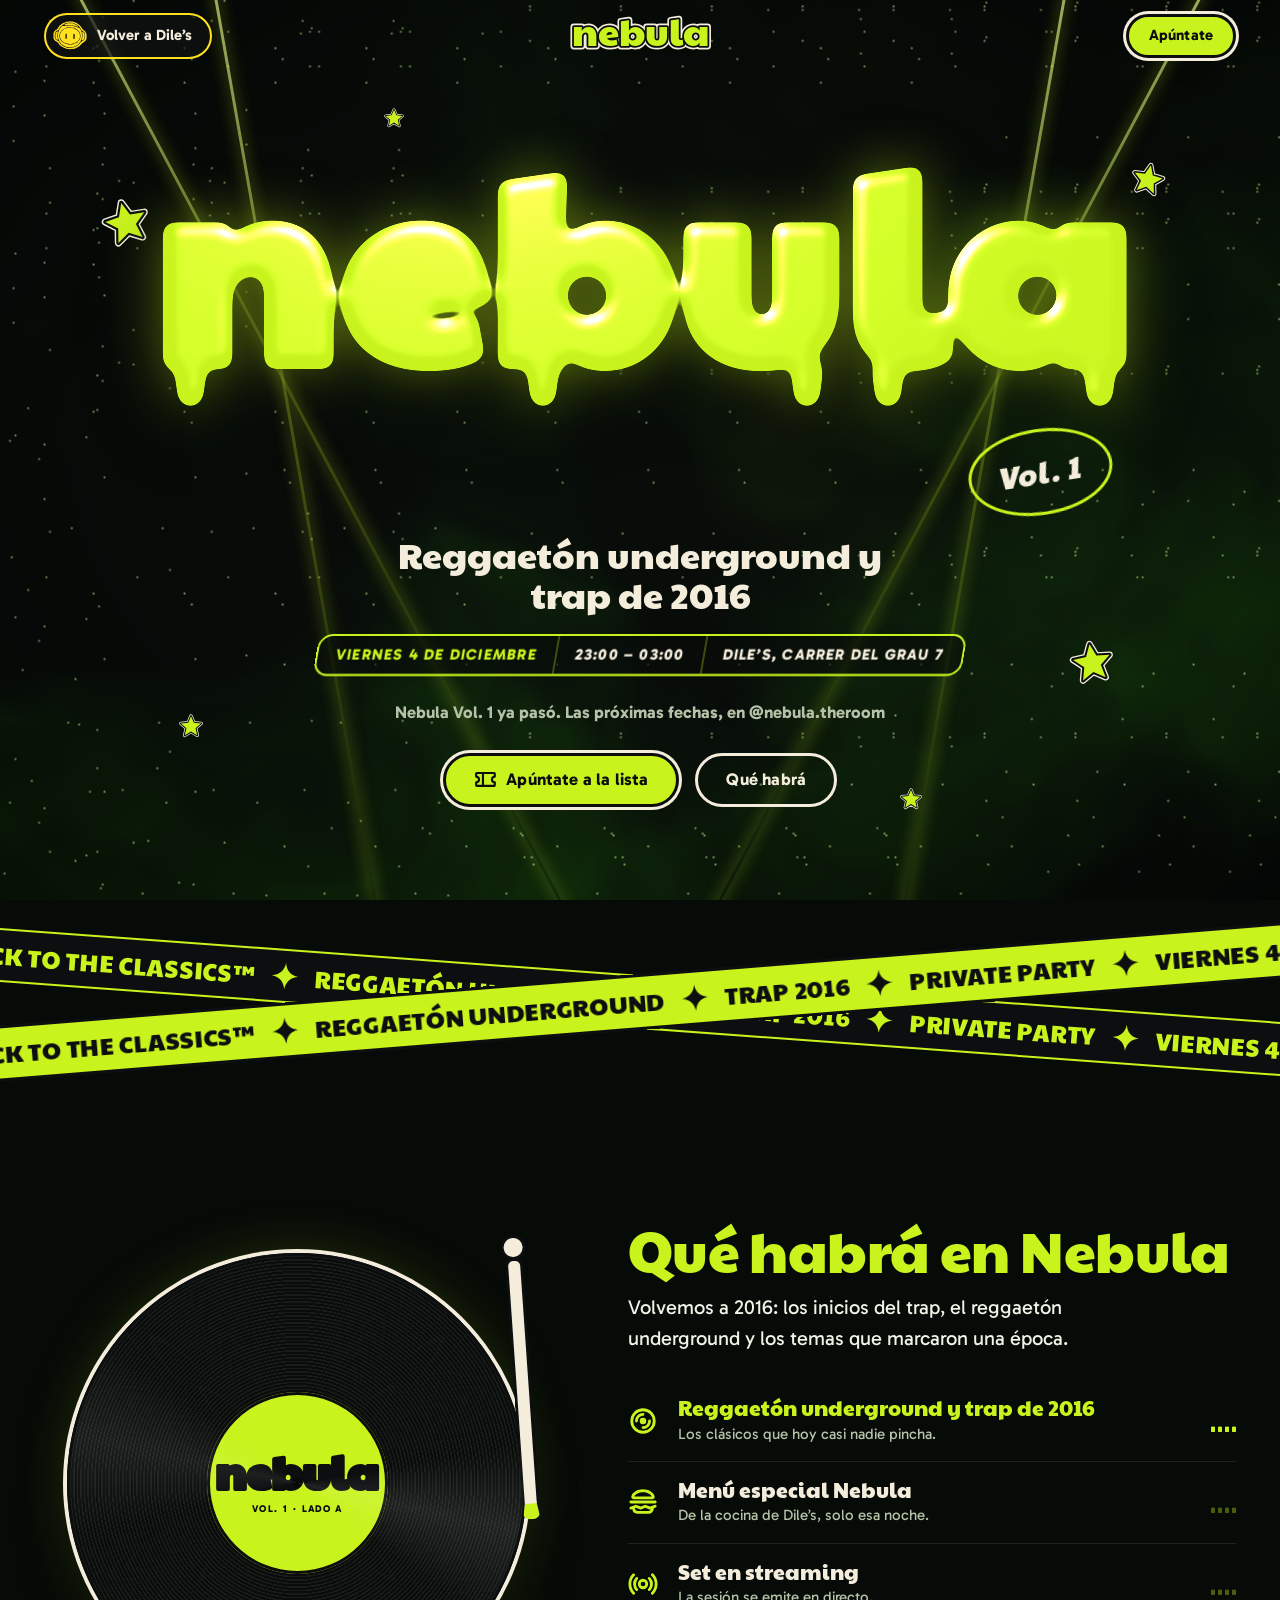
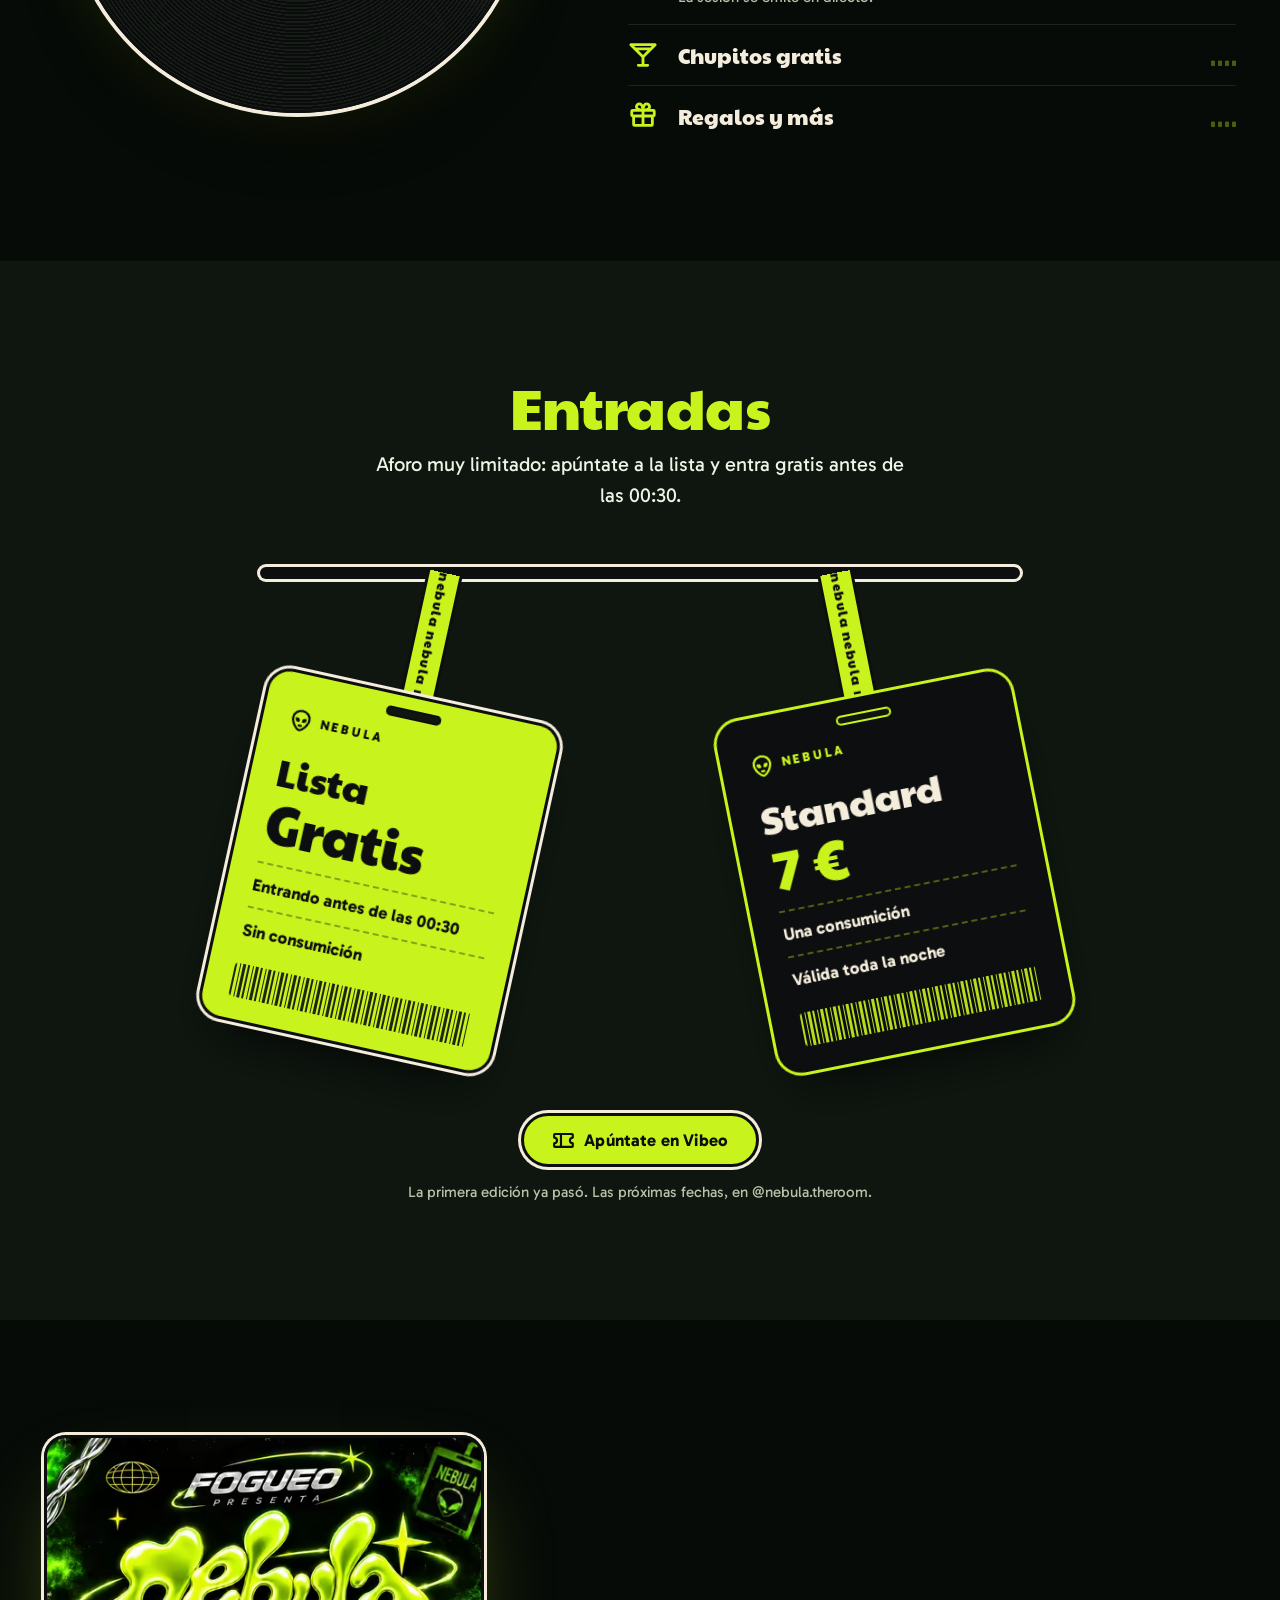
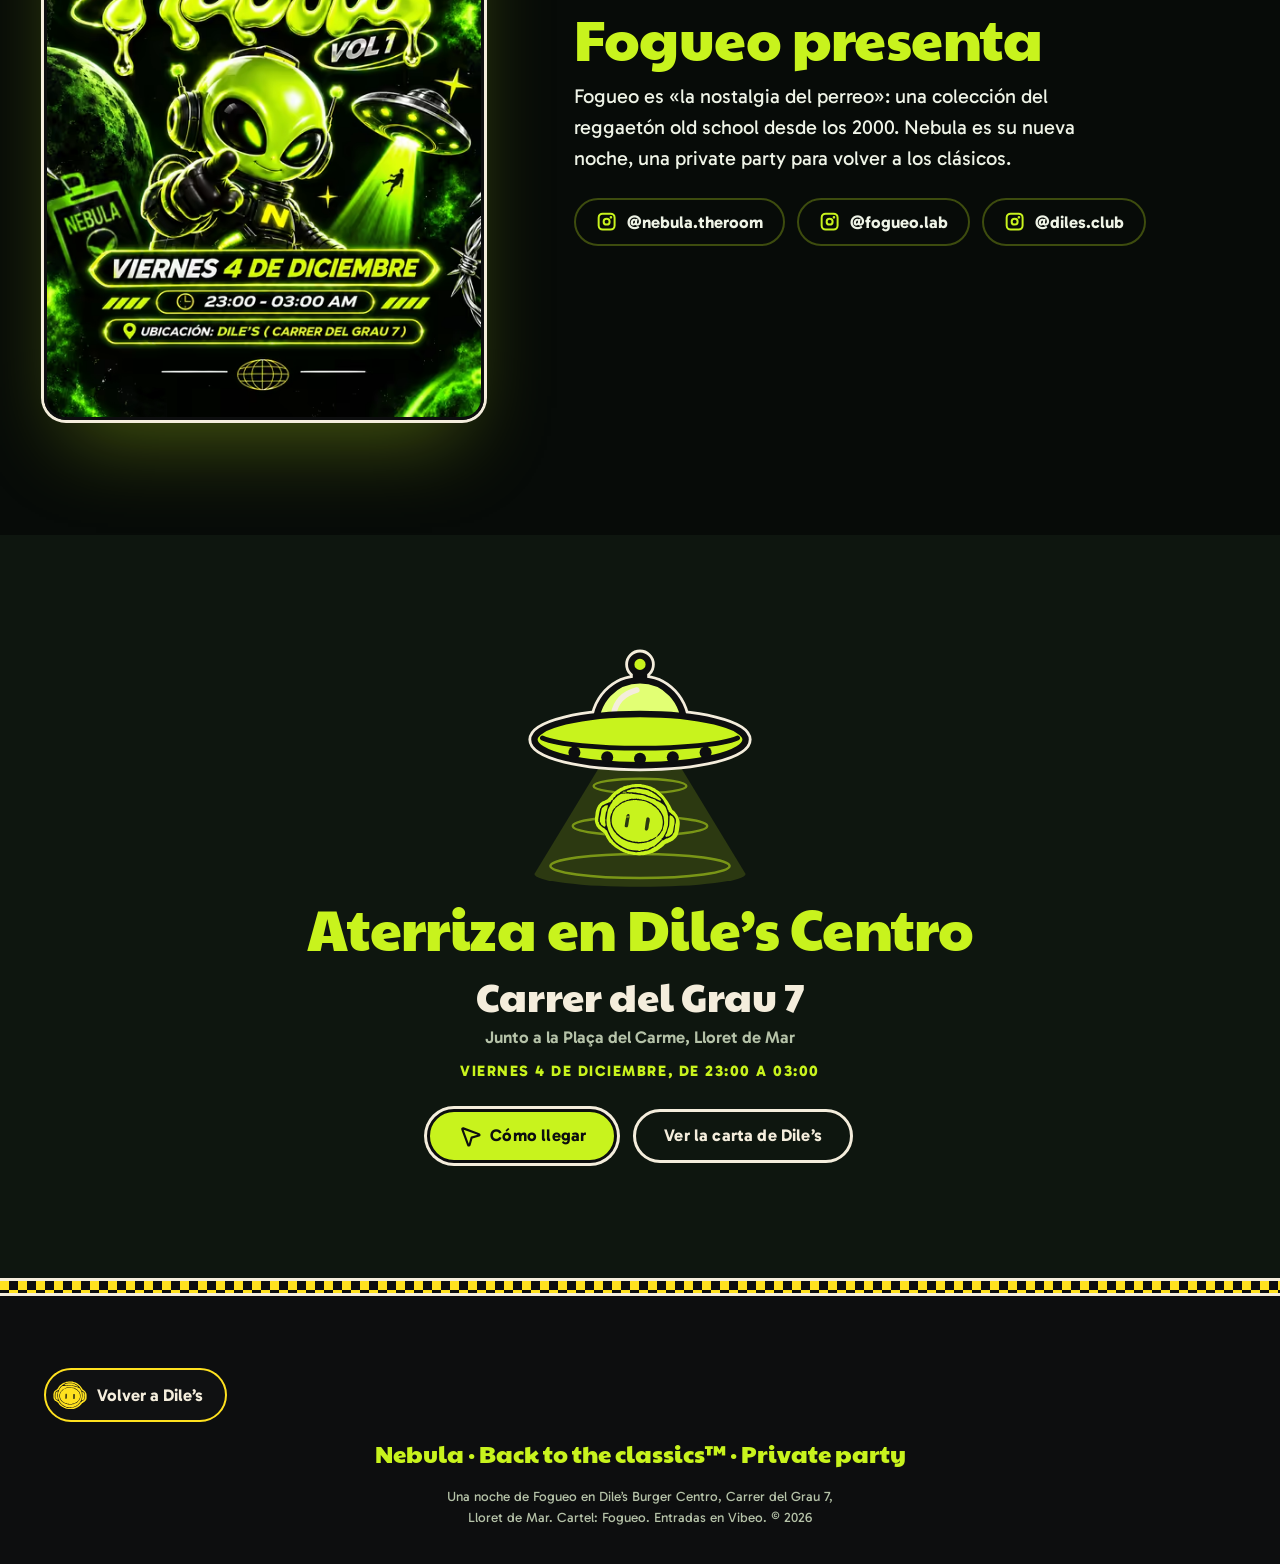
==== nebula/index.html @ 4cd8cbae "Nebula pasa a su propia página: el logo de Dile's se da la vuelta y lleva a nebula/ - Home: Nebula y" ====
<!doctype html>
<html lang="es">
<head>
<meta charset="utf-8">
<meta name="viewport" content="width=device-width, initial-scale=1, viewport-fit=cover">
<title>Nebula Vol. 1 | Fiesta de reggaetón y trap en Dile’s, Lloret de Mar</title>
<meta name="description" content="Nebula Vol. 1: reggaetón underground y trap de 2016 en Dile’s Centro (Carrer del Grau 7, Lloret de Mar). Viernes 4 de diciembre, de 23:00 a 03:00. Lista gratis antes de las 00:30.">
<meta name="robots" content="noindex">
<meta name="theme-color" content="#070b08">
<meta name="color-scheme" content="dark">
<link rel="canonical" href="https://1benamar.github.io/diles/nebula/">
<meta property="og:type" content="website">
<meta property="og:title" content="Nebula Vol. 1 · Viernes 4 de diciembre en Dile’s">
<meta property="og:description" content="Reggaetón underground y trap de 2016. De 23:00 a 03:00 en Dile’s Centro, Lloret de Mar. Lista gratis antes de las 00:30.">
<meta property="og:locale" content="es_ES">
<meta property="og:image" content="https://1benamar.github.io/diles/assets/img/nebula/og.jpg">
<meta property="og:image:alt" content="Logotipo líquido de Nebula Vol. 1 sobre el cartel de la fiesta">
<meta name="twitter:card" content="summary_large_image">
<link rel="icon" href="favicon.svg" type="image/svg+xml"><link rel="apple-touch-icon" href="../apple-touch-icon.png">
<link rel="preload" href="../assets/fonts/paytone-one-latin.woff2" as="font" type="font/woff2" crossorigin>
<link rel="preload" href="../assets/fonts/gabarito-latin.woff2" as="font" type="font/woff2" crossorigin>
<link rel="stylesheet" href="../assets/css/fuentes.css?v=590304ae">
<link rel="stylesheet" href="../assets/css/estilos.css?v=d74099e9">
<link rel="stylesheet" href="../assets/css/nebula.css?v=731f634c">
<script>document.documentElement.classList.add("js")</script>
<script type="application/ld+json">{"@context":"https://schema.org","@type":"MusicEvent","name":"Nebula Vol. 1","description":"Fiesta de reggaetón underground y trap de 2016 organizada por Fogueo en Dile’s Burger Centro.","startDate":"2026-12-04T23:00:00+01:00","endDate":"2026-12-05T03:00:00+01:00","eventStatus":"https://schema.org/EventScheduled","eventAttendanceMode":"https://schema.org/OfflineEventAttendanceMode","image":"https://1benamar.github.io/diles/assets/img/nebula/cartel-1086.webp","url":"https://1benamar.github.io/diles/nebula/","location":{"@type":"Place","name":"Dile's Burger Centro","address":{"@type":"PostalAddress","streetAddress":"Carrer del Grau, 7","postalCode":"17310","addressLocality":"Lloret de Mar","addressRegion":"Girona","addressCountry":"ES"}},"organizer":{"@type":"Organization","name":"Fogueo","url":"https://www.instagram.com/fogueo.lab/"},"offers":[{"@type":"Offer","name":"Lista (antes de las 00:30, sin consumición)","price":"0","priceCurrency":"EUR","url":"https://www.vibeonight.com/event/80057a03-2c21-4eea-a293-07791a92c8b9","availability":"https://schema.org/InStock","validThrough":"2026-12-05T00:30:00+01:00"},{"@type":"Offer","name":"Standard (1 consumición)","price":"7","priceCurrency":"EUR","url":"https://www.vibeonight.com/event/80057a03-2c21-4eea-a293-07791a92c8b9","availability":"https://schema.org/InStock"}]}</script>
</head>
<body class="pagina-nebula">
<svg class="simbolos" aria-hidden="true" focusable="false" width="0" height="0">
<defs>
<symbol id="dilu" viewBox="206 261 776 653"><path fill="#111214" fill-rule="evenodd" d="M579 270C576 270 568 271 560 271C545 272 532 275 514 280C510 281 506 282 504 282C501 283 495 285 491 287C486 289 477 292 473 294C461 297 454 300 450 303C447 305 443 306 441 307C434 308 429 311 425 315C423 318 419 320 412 324C404 328 401 330 399 333C397 335 393 338 390 340C387 342 384 345 382 347C380 350 378 352 374 353C365 358 337 390 330 405C330 407 328 410 326 412C324 414 321 418 320 421C318 424 315 428 314 430C312 432 309 435 308 437C304 443 301 446 294 451C290 453 285 457 284 458C282 460 277 463 273 464C270 466 265 469 262 472C260 474 256 477 254 479C243 489 229 509 226 518C226 521 224 525 223 528C221 532 219 539 216 559C213 573 217 648 220 656C221 658 222 662 223 664C224 671 227 676 232 683C234 686 237 690 237 692C240 696 261 717 267 720C274 724 279 727 282 729C283 730 287 733 291 735C300 739 304 742 305 744C306 744 307 745 308 745C311 746 315 750 325 760C326 762 327 763 327 764C327 765 328 766 330 767C333 770 343 786 345 789C345 790 347 793 349 795C353 799 365 813 371 820C373 822 377 825 379 826C382 827 386 830 389 832C394 837 401 841 410 847C413 849 418 852 421 854C424 856 426 857 426 857C427 857 430 859 434 862C438 864 443 866 444 866C445 866 446 866 446 867C447 868 456 872 464 875C468 876 471 878 472 879C473 879 477 881 482 883C506 892 514 894 523 896C528 897 534 898 536 899C555 906 621 907 653 902C673 899 709 890 715 887C716 887 720 885 725 883C729 881 736 878 740 877C743 875 748 873 749 873C755 871 790 849 797 843C798 842 800 840 802 839C804 838 806 836 808 835C809 833 811 831 813 830C819 825 849 795 857 785C867 772 871 768 881 763C885 761 890 758 892 756C893 755 897 752 899 751C911 743 919 738 925 733C927 731 930 728 932 727C934 727 935 726 935 725C935 725 938 721 941 718C958 700 966 685 970 669C970 664 972 658 972 656C974 649 974 590 973 577C972 562 969 552 967 547C966 545 965 543 965 542C965 540 953 517 950 514C949 512 948 510 947 509C946 507 943 504 941 501C939 499 937 496 937 496C937 495 935 494 932 492C930 490 926 486 924 483C920 477 907 467 899 463C897 462 895 460 894 460C893 459 892 458 892 458C890 458 882 449 882 447C882 446 880 443 878 441C876 438 873 434 872 432C869 427 864 420 855 411C852 407 849 403 848 400C842 389 786 334 779 332C777 332 775 330 772 327C769 323 767 322 763 320C758 319 753 315 746 309C745 308 739 305 733 303C728 302 722 299 720 298C715 295 706 290 700 289C696 288 689 286 685 284C680 282 670 280 663 278C655 277 646 275 641 274C635 273 624 272 609 271C595 270 584 270 584 270C583 269 581 270 579 270M433 347L429 349 429 362L429 374 441 374C447 374 455 374 457 373L462 373 462 359L462 345 450 345C439 345 437 345 433 347M672 563C671 565 670 635 671 652L671 666 684 666L696 666 698 661C700 657 700 654 701 617C702 574 702 571 700 566L698 562 685 562C677 562 673 562 672 563M493 564C491 564 490 588 490 643L490 664 502 664L515 664 516 661C519 657 520 627 520 588L520 564 507 563C500 563 494 563 493 564"/><path style="fill:var(--dilu-pelo,#FFE11F)" fill-rule="evenodd" d="M579 270C576 270 568 271 560 271C545 272 532 275 514 280C510 281 506 282 504 282C501 283 495 285 491 287C486 289 477 292 473 294C461 297 454 300 450 303C447 305 443 306 441 307C434 308 429 311 425 315C423 318 419 320 412 324C404 328 401 330 399 333C397 335 393 338 390 340C387 342 384 345 382 347C380 350 378 352 374 353C365 358 337 390 330 405C330 407 328 410 326 412C324 414 321 418 320 421C318 424 315 428 314 430C312 432 309 435 308 437C304 443 301 446 294 451C290 453 285 457 284 458C282 460 277 463 273 464C270 466 265 469 262 472C260 474 256 477 254 479C243 489 229 509 226 518C226 521 224 525 223 528C221 532 219 543 216 560C215 564 215 573 215 582C216 591 216 604 216 613C216 631 218 653 220 656C221 657 222 661 223 664C224 671 227 676 232 683C234 686 237 690 237 692C240 696 261 717 267 720C274 724 279 727 282 729C283 730 287 733 291 735C300 739 304 742 305 744C306 744 307 745 308 745C311 746 315 750 325 760C326 762 327 763 327 764C327 765 328 766 330 767C333 770 343 786 345 789C345 790 347 793 349 795C353 799 365 813 371 820C373 822 377 825 379 826C382 827 386 830 389 832C394 837 401 841 410 847C413 849 418 852 421 854C424 856 426 857 426 857C427 857 430 859 434 862C438 864 443 866 444 866C445 866 446 866 446 867C447 868 456 872 464 875C468 876 471 878 472 879C473 879 477 881 482 883C506 892 514 894 523 896C528 897 534 898 536 899C555 906 621 907 653 902C673 899 709 890 715 887C716 887 720 885 725 883C729 881 736 878 740 877C743 875 748 873 749 873C755 871 790 849 797 843C798 842 800 840 802 839C804 838 806 836 808 835C809 833 811 831 813 830C819 825 849 795 857 785C867 772 871 768 881 763C885 761 890 758 892 756C893 755 897 752 899 751C911 743 919 738 925 733C927 731 930 728 932 727C934 727 935 726 935 725C935 725 938 721 941 718C958 700 966 685 970 669C970 664 972 658 972 656C974 649 974 590 973 577C972 562 969 552 967 547C966 545 965 543 965 542C965 540 953 517 950 514C949 512 948 510 947 509C946 507 943 504 941 501C939 499 937 496 937 496C937 495 935 494 932 492C930 490 926 486 924 483C920 477 907 467 899 463C897 462 895 460 894 460C893 459 892 458 892 458C890 458 882 449 882 447C882 446 880 443 878 441C876 438 873 434 872 432C869 427 864 420 855 411C852 407 849 403 848 400C842 389 786 334 779 332C777 332 775 330 772 327C769 323 767 322 763 320C758 319 753 315 746 309C745 308 739 305 733 303C728 302 722 299 720 298C715 295 706 290 700 289C696 288 689 286 685 284C680 282 670 280 663 278C655 277 646 275 641 274C635 273 624 272 609 271C595 270 584 270 584 270C583 269 581 270 579 270M559 299C557 299 553 300 549 302C544 303 539 304 538 304C536 304 532 305 530 306C527 306 523 307 521 307C519 307 513 309 507 311C501 312 496 314 496 314C494 314 467 328 464 330C463 331 462 332 461 332C459 332 451 336 447 339C446 341 440 344 436 346C431 348 426 351 425 353C424 354 422 355 421 355C420 355 419 356 419 356C419 358 414 363 412 363C411 363 410 364 410 364C410 366 396 380 391 382C388 384 386 385 385 389C383 392 383 393 380 392C378 392 378 392 377 395C377 396 375 399 374 400C372 402 371 404 371 404C371 407 365 416 363 417C358 418 354 426 352 435C351 441 349 444 344 447C339 451 337 454 336 459C334 465 331 468 328 468C326 468 324 468 323 469C323 469 322 470 321 470C319 470 318 472 318 473C318 475 316 476 312 477C308 478 299 482 296 485C295 485 294 486 294 486C292 486 278 496 274 500C272 502 269 504 269 504C268 504 267 504 267 505C267 506 265 508 264 510C260 514 257 521 256 528C255 530 254 533 253 534C252 536 251 538 251 541C251 544 250 549 250 553C247 564 246 637 248 641C249 643 250 645 249 647C249 651 250 656 253 656C256 656 260 661 259 664C257 668 265 679 272 684C276 686 281 690 285 693C293 699 300 703 311 706C316 708 320 710 322 712C324 714 328 717 331 718C335 720 337 722 340 726C341 729 345 734 347 738C349 741 353 747 355 750C357 754 361 760 364 763C367 766 369 769 369 770C369 770 370 771 371 772C375 777 386 789 388 792C389 793 392 796 394 797C397 797 399 799 400 800C401 804 409 813 415 816C419 818 425 823 429 826C432 829 437 832 439 833C443 834 448 837 469 849C477 853 482 855 487 856C491 857 496 858 500 860C506 862 514 865 530 869C555 877 615 879 637 874C640 873 645 872 649 872C652 871 657 870 661 868C664 867 669 865 673 864C677 863 683 861 688 859C693 858 698 856 698 856C699 856 701 855 703 853C706 852 710 850 715 850C724 848 727 846 732 842C733 840 738 837 742 835C746 834 750 831 753 828C755 826 759 822 763 820C769 816 776 810 776 808C776 807 777 807 777 807C782 807 792 800 794 795C796 792 800 788 803 785C808 780 812 775 819 766C821 762 825 758 827 756C828 755 831 751 832 749C834 743 837 740 839 740C843 740 852 735 855 732C856 730 859 727 861 727C863 726 866 724 868 722C869 721 873 720 875 719C878 718 882 716 884 715C887 713 892 710 896 707C907 701 916 692 920 685C925 673 927 669 928 664C929 662 930 658 932 656L934 653 934 625C934 610 933 595 933 592C932 588 932 585 934 579C936 570 936 557 934 547C933 543 932 538 932 536C930 528 911 507 904 505C902 505 900 503 897 501C895 499 892 497 890 496C888 495 886 493 885 493C884 491 866 482 864 482C862 482 858 476 857 471C856 466 855 465 852 462C848 459 847 458 844 449C842 445 839 439 837 436C835 434 832 430 831 427C830 425 827 421 825 419C822 417 820 413 819 412C819 410 815 405 810 400C805 394 800 387 798 384C795 380 792 377 787 374C784 371 779 368 777 366C775 364 770 360 767 358C764 355 761 353 759 353C757 352 754 350 744 343C731 334 725 330 717 327C712 326 707 323 705 321C703 320 699 318 697 317C684 314 680 313 672 309C664 306 651 303 630 300C621 299 562 298 559 299M555 313C545 314 519 321 512 324C509 325 505 326 503 327C501 327 496 329 491 332C486 334 479 337 475 339C462 345 460 348 464 353C466 355 475 357 481 357C494 355 499 354 504 353C507 352 510 352 514 353C516 353 523 353 528 353C541 352 585 353 598 354C604 355 614 355 621 356C628 357 638 358 643 360C647 361 654 362 657 363C660 363 665 364 668 365C671 366 675 367 677 367C679 367 682 368 684 368C686 369 689 370 693 371C696 371 702 372 706 374C710 375 717 376 720 377C725 377 730 379 736 382C747 387 763 392 770 392C778 392 779 383 772 377C770 376 767 373 765 371C763 369 761 368 760 368C759 368 757 367 756 366C754 364 750 362 748 361C746 360 742 357 739 355C736 352 726 347 711 339C707 337 703 334 702 334C702 333 698 332 695 331C691 329 685 327 682 325C678 324 669 321 662 320C654 318 645 316 642 315C634 313 568 311 555 313M499 367C496 367 488 369 482 369C464 372 453 374 448 376C445 377 442 377 437 377C428 376 422 378 414 383C411 385 405 390 401 392C390 399 387 401 385 408C383 411 381 414 378 416C375 419 373 422 369 429C366 437 365 438 360 442C353 447 353 448 351 456C350 464 347 472 342 479C339 482 338 487 336 493C335 498 333 505 331 509C329 513 327 518 326 520C326 522 325 525 324 528C321 534 320 547 320 591L320 632 323 644C325 650 326 659 327 663C328 670 329 673 333 682C337 688 341 698 344 705C347 711 350 717 351 719C352 721 354 725 356 728C357 732 361 737 363 739C365 741 368 745 369 748C377 760 390 776 403 788C411 797 439 818 449 823C455 826 467 833 477 838C493 847 508 852 519 854C521 854 526 855 530 857C548 864 576 865 626 861C635 860 640 860 641 861C645 863 650 862 656 858C659 856 664 853 668 852C681 849 689 847 691 845C692 844 695 843 697 843C713 840 726 835 730 829C731 827 741 820 742 820C742 820 744 819 745 818C746 816 749 815 750 815C751 815 752 814 752 814C752 810 762 805 768 805C775 805 777 803 778 795C779 793 780 792 781 791C786 789 790 786 791 782C792 780 793 778 795 776C797 775 801 771 803 767C807 761 810 758 817 750C818 748 821 744 824 741C826 738 829 735 830 735C830 734 831 732 831 729C831 724 831 723 836 720C838 718 840 716 840 715C840 714 841 711 843 708C845 704 847 700 847 697C848 695 850 690 851 688C852 685 853 681 854 679C855 677 856 673 857 670C858 668 859 664 859 662C859 659 860 658 861 657C863 656 863 655 863 650C863 647 863 643 864 641C865 638 865 632 866 626C867 621 868 613 869 609C870 603 870 600 869 594C869 590 868 580 867 572C866 563 865 552 864 546C863 541 862 533 862 529C862 523 861 520 858 513C856 508 853 500 852 494C850 489 847 483 846 480C844 478 842 474 841 471C841 467 838 463 837 462C835 460 833 456 832 454C828 439 809 423 791 416C787 414 781 412 777 410C774 408 770 407 770 407C769 407 766 406 763 404C760 402 754 401 748 400C742 399 737 397 734 395C727 391 707 385 703 385C697 385 689 384 681 381C672 378 663 375 655 375C651 374 645 373 641 372C620 365 612 365 563 366C535 367 517 367 515 366C509 365 505 365 499 367M557 404C554 406 544 408 539 408C537 408 533 409 531 410C528 410 523 411 520 411C516 411 513 411 511 413C508 414 505 415 504 415C503 415 500 416 498 418C496 419 494 420 494 420C493 420 492 421 491 422C490 422 487 424 485 424C480 425 472 429 472 430C472 431 462 437 461 436C458 434 442 443 435 451C433 454 430 456 429 456C427 456 422 460 416 468C414 471 409 476 406 479C403 482 399 486 398 488C396 490 393 493 391 494C386 496 385 499 383 506C382 511 376 518 372 518C372 518 371 519 371 520C371 522 369 525 367 528C364 532 363 534 363 537C363 539 362 543 362 545C361 547 360 550 360 553C360 556 359 558 358 560C352 566 349 601 352 616C353 620 354 626 354 628C354 631 355 634 356 637C357 639 358 643 359 646C359 652 364 665 367 672C369 674 371 680 373 684C376 687 378 692 380 693C382 694 383 697 384 699C385 701 387 704 389 705C390 706 392 709 393 711C397 717 408 728 411 730C416 732 421 737 425 742C427 744 430 747 436 750C440 752 445 755 447 757C448 758 450 759 451 759C451 759 455 761 460 764C467 769 478 775 480 775C481 775 485 777 489 779C493 780 500 783 503 783C507 784 511 785 514 787C517 789 519 790 530 791C537 792 548 793 554 795C573 799 633 800 640 796C641 795 647 793 653 793C666 790 672 789 683 784C688 782 694 780 696 779C698 779 703 777 706 775C709 773 712 771 713 771C720 771 742 759 753 749C755 748 758 746 760 744C763 743 766 741 767 739C768 737 771 734 773 733C776 731 778 728 779 725C780 722 782 720 785 718C798 711 816 684 821 665C822 662 824 658 825 657C829 654 829 652 830 639C830 631 831 623 832 617C836 598 834 574 826 554C825 549 823 542 822 539C821 530 818 525 801 502C799 499 795 494 793 491C789 486 787 484 778 476C776 474 773 471 773 470C772 468 768 465 765 463C754 456 752 455 745 448C740 443 736 441 727 437C721 434 713 430 709 428C705 426 699 423 694 421C689 420 683 417 680 416C671 413 645 408 636 408C625 408 611 406 610 405C609 404 604 404 592 404C572 404 574 404 566 403C561 403 558 403 557 404M567 416C559 416 550 418 546 419C541 419 532 421 526 422C520 423 513 425 511 426C509 427 506 428 503 428C501 429 495 431 491 433C487 435 480 438 476 439C471 440 468 442 464 445C457 451 451 454 444 457C440 458 438 460 434 464C431 468 426 472 423 475C420 477 416 481 415 483C413 487 406 494 401 496C399 497 397 500 394 504C392 508 389 512 387 514C384 516 383 518 383 521C382 523 381 526 380 528C365 549 360 603 370 645C373 657 384 679 390 687C392 689 396 694 398 697C404 706 429 731 436 735C438 736 440 738 442 739C443 740 446 743 450 744C453 746 458 749 461 751C464 753 470 756 475 758C480 760 487 763 491 766C494 768 500 771 502 771C521 777 526 778 529 778C531 778 534 779 537 780C541 782 548 783 560 783C565 783 572 784 575 785C583 787 635 786 637 784C639 784 641 783 642 783C644 783 647 782 650 781C655 779 662 778 672 776C674 776 679 774 681 773C684 772 688 770 691 769C693 768 697 767 699 767C701 767 703 766 705 765C705 764 707 763 709 763C710 763 712 762 713 761C714 760 716 759 717 759C719 757 729 751 733 748C734 747 737 746 739 745C741 744 744 743 745 742C746 741 749 739 752 738C756 736 758 735 758 733C758 732 759 731 761 730C763 730 765 728 766 726C768 722 774 718 776 718C780 718 785 712 790 702C792 697 795 691 797 689C798 687 801 684 802 681C804 679 805 677 806 677C807 677 807 676 808 674C808 673 809 670 809 669C811 666 813 660 814 656C815 653 816 651 816 649C817 648 818 646 819 643C819 641 820 637 821 635C823 629 822 583 820 574C820 570 817 561 814 553C811 545 809 538 809 537C809 536 807 533 806 530C804 527 802 524 802 524C802 523 801 522 800 520C798 519 797 517 797 516C797 515 797 514 796 514C795 514 793 511 791 507C788 503 784 499 780 496C777 493 774 490 773 487C770 482 766 478 762 476C760 475 757 472 754 470C752 467 749 465 747 464C746 463 742 461 740 459C732 454 720 447 708 441C702 438 694 434 689 432C683 429 678 427 672 426C661 424 654 421 648 419C641 415 588 413 567 416M303 498C296 499 289 503 283 510C263 531 264 526 263 570C263 584 262 602 261 609C260 622 260 625 262 638C264 656 264 656 268 658C270 659 272 661 273 664C277 673 284 680 289 682C291 682 294 683 295 684C304 690 313 692 317 689C320 687 320 673 318 669C317 667 316 665 316 664C316 663 315 660 314 657C311 650 311 645 311 634C311 627 310 625 309 625C307 625 306 619 306 588C306 560 307 556 308 555C311 553 311 550 314 517C314 511 315 505 316 504C319 498 316 496 303 498M874 511C873 516 873 522 874 529C875 531 876 538 876 544C877 550 878 565 879 577C882 602 881 610 876 628C875 632 873 641 873 647C870 671 870 672 867 676C860 687 858 694 862 700C865 706 867 706 881 700C887 697 893 695 893 695C894 695 906 683 910 677C912 675 915 671 916 669C918 667 919 665 920 663C920 662 921 659 921 658C922 656 923 642 923 624C924 600 924 593 925 590C928 584 924 549 919 541C919 539 918 537 918 537C918 536 915 532 911 528C907 524 903 520 903 519C900 517 894 513 887 511C878 507 876 507 874 511M501 552C497 554 496 555 496 559C495 562 494 563 493 563C491 563 491 566 491 590C490 604 490 627 489 640L489 663 492 665C497 668 507 669 511 667C518 663 519 660 519 623C520 605 520 587 521 581C521 570 519 560 516 557C516 556 515 554 515 553C515 550 513 549 511 551C511 552 510 552 508 551C505 550 505 550 501 552M678 557C671 559 671 564 670 616C670 664 670 666 673 666C673 666 674 667 674 668C674 674 687 675 693 669C699 663 700 659 701 642C701 610 702 597 703 589C704 576 700 562 695 559C692 558 680 556 678 557"/></symbol>
<pattern id="cuadros" width="18" height="18" patternUnits="userSpaceOnUse"><rect width="18" height="18" fill="#FFE11F"/><rect width="9" height="9" fill="#0D0E0F"/><rect x="9" y="9" width="9" height="9" fill="#0D0E0F"/></pattern>
</defs></svg>
<a class="saltar" href="#contenido">Saltar al contenido</a>
<header class="n-cabecera" data-n-cabecera>
<a class="n-volver" href="../" data-volver><svg class="n-volver__dilu" viewBox="0 0 776 653" aria-hidden="true" focusable="false"><use href="#dilu"/></svg><span>Volver a Dile’s</span></a>
<a class="n-cabecera__marca" href="#inicio" aria-label="Nebula, inicio"><svg viewBox="0 0 1000 354" aria-hidden="true" focusable="false"><g class="rotulo" text-anchor="middle"><text class="rotulo__borde" x="500" y="258">nebula</text><text class="rotulo__linea" x="500" y="258">nebula</text><text class="rotulo__pelo" x="500" y="258">nebula</text></g></svg></a>
<a class="boton boton--nebula boton--peq n-cabecera__cta" href="https://www.vibeonight.com/event/80057a03-2c21-4eea-a293-07791a92c8b9" target="_blank" rel="noopener" data-n-entradas><span>Apúntate</span><span class="vh"> a la lista (en Vibeo, se abre en otra pestaña)</span></a>
</header>
<main id="contenido">

<section class="n-portada" id="inicio" aria-labelledby="n-titulo">
<canvas class="n-fondo" aria-hidden="true"></canvas>
<div class="n-laseres" aria-hidden="true"><span></span><span></span><span></span><span></span></div>
<div class="n-cielo" aria-hidden="true"><svg class="estrella n-estrella--1" viewBox="0 0 100 100" aria-hidden="true" focusable="false"><path class="estrella__borde" d="M50.0 9.0L61.8 36.8L91.8 39.4L69.0 59.2L75.9 88.6L50.0 73.0L24.1 88.6L31.0 59.2L8.2 39.4L38.2 36.8Z" pathLength="1"/><path class="estrella__linea" d="M50.0 9.0L61.8 36.8L91.8 39.4L69.0 59.2L75.9 88.6L50.0 73.0L24.1 88.6L31.0 59.2L8.2 39.4L38.2 36.8Z" pathLength="1"/><path class="estrella__pelo" d="M50.0 9.0L61.8 36.8L91.8 39.4L69.0 59.2L75.9 88.6L50.0 73.0L24.1 88.6L31.0 59.2L8.2 39.4L38.2 36.8Z"/></svg><svg class="estrella n-estrella--2" viewBox="0 0 100 100" aria-hidden="true" focusable="false"><path class="estrella__borde" d="M50.0 9.0L61.8 36.8L91.8 39.4L69.0 59.2L75.9 88.6L50.0 73.0L24.1 88.6L31.0 59.2L8.2 39.4L38.2 36.8Z" pathLength="1"/><path class="estrella__linea" d="M50.0 9.0L61.8 36.8L91.8 39.4L69.0 59.2L75.9 88.6L50.0 73.0L24.1 88.6L31.0 59.2L8.2 39.4L38.2 36.8Z" pathLength="1"/><path class="estrella__pelo" d="M50.0 9.0L61.8 36.8L91.8 39.4L69.0 59.2L75.9 88.6L50.0 73.0L24.1 88.6L31.0 59.2L8.2 39.4L38.2 36.8Z"/></svg><svg class="estrella n-estrella--3" viewBox="0 0 100 100" aria-hidden="true" focusable="false"><path class="estrella__borde" d="M50.0 9.0L61.8 36.8L91.8 39.4L69.0 59.2L75.9 88.6L50.0 73.0L24.1 88.6L31.0 59.2L8.2 39.4L38.2 36.8Z" pathLength="1"/><path class="estrella__linea" d="M50.0 9.0L61.8 36.8L91.8 39.4L69.0 59.2L75.9 88.6L50.0 73.0L24.1 88.6L31.0 59.2L8.2 39.4L38.2 36.8Z" pathLength="1"/><path class="estrella__pelo" d="M50.0 9.0L61.8 36.8L91.8 39.4L69.0 59.2L75.9 88.6L50.0 73.0L24.1 88.6L31.0 59.2L8.2 39.4L38.2 36.8Z"/></svg><svg class="estrella n-estrella--4" viewBox="0 0 100 100" aria-hidden="true" focusable="false"><path class="estrella__borde" d="M50.0 9.0L61.8 36.8L91.8 39.4L69.0 59.2L75.9 88.6L50.0 73.0L24.1 88.6L31.0 59.2L8.2 39.4L38.2 36.8Z" pathLength="1"/><path class="estrella__linea" d="M50.0 9.0L61.8 36.8L91.8 39.4L69.0 59.2L75.9 88.6L50.0 73.0L24.1 88.6L31.0 59.2L8.2 39.4L38.2 36.8Z" pathLength="1"/><path class="estrella__pelo" d="M50.0 9.0L61.8 36.8L91.8 39.4L69.0 59.2L75.9 88.6L50.0 73.0L24.1 88.6L31.0 59.2L8.2 39.4L38.2 36.8Z"/></svg><svg class="estrella n-estrella--5" viewBox="0 0 100 100" aria-hidden="true" focusable="false"><path class="estrella__borde" d="M50.0 9.0L61.8 36.8L91.8 39.4L69.0 59.2L75.9 88.6L50.0 73.0L24.1 88.6L31.0 59.2L8.2 39.4L38.2 36.8Z" pathLength="1"/><path class="estrella__linea" d="M50.0 9.0L61.8 36.8L91.8 39.4L69.0 59.2L75.9 88.6L50.0 73.0L24.1 88.6L31.0 59.2L8.2 39.4L38.2 36.8Z" pathLength="1"/><path class="estrella__pelo" d="M50.0 9.0L61.8 36.8L91.8 39.4L69.0 59.2L75.9 88.6L50.0 73.0L24.1 88.6L31.0 59.2L8.2 39.4L38.2 36.8Z"/></svg><svg class="estrella n-estrella--6" viewBox="0 0 100 100" aria-hidden="true" focusable="false"><path class="estrella__borde" d="M50.0 9.0L61.8 36.8L91.8 39.4L69.0 59.2L75.9 88.6L50.0 73.0L24.1 88.6L31.0 59.2L8.2 39.4L38.2 36.8Z" pathLength="1"/><path class="estrella__linea" d="M50.0 9.0L61.8 36.8L91.8 39.4L69.0 59.2L75.9 88.6L50.0 73.0L24.1 88.6L31.0 59.2L8.2 39.4L38.2 36.8Z" pathLength="1"/><path class="estrella__pelo" d="M50.0 9.0L61.8 36.8L91.8 39.4L69.0 59.2L75.9 88.6L50.0 73.0L24.1 88.6L31.0 59.2L8.2 39.4L38.2 36.8Z"/></svg></div>
<span class="n-onda" aria-hidden="true"></span>
<div class="n-portada__contenido">
<h1 class="n-titulo" id="n-titulo"><span class="vh">Nebula Vol. 1: fiesta de reggaetón underground y trap de 2016 en Dile’s</span>
<svg class="liquido" viewBox="0 0 1000 400" aria-hidden="true" focusable="false">
<defs>
<filter id="baba" filterUnits="userSpaceOnUse" x="-120" y="-60" width="1240" height="520" color-interpolation-filters="sRGB">
<feGaussianBlur in="SourceGraphic" stdDeviation="6.5" result="b"/>
<feColorMatrix in="b" type="matrix" values="1 0 0 0 0  0 1 0 0 0  0 0 1 0 0  0 0 0 22 -9" result="baba"/>
<feGaussianBlur in="baba" stdDeviation="7" result="relieve"/>
<feSpecularLighting in="relieve" surfaceScale="7" specularConstant="1.15" specularExponent="26" lighting-color="#ffffff" result="brillo"><fePointLight x="320" y="-260" z="420"/></feSpecularLighting>
<feComposite in="brillo" in2="baba" operator="in" result="brillo-dentro"/>
<feComposite in="baba" in2="brillo-dentro" operator="arithmetic" k1="0" k2="1" k3="0.9" k4="0"/>
</filter>
</defs>
<g class="liquido__masa" filter="url(#baba)">
<text class="liquido__texto" x="500" y="250" text-anchor="middle">nebula</text>
<g class="liquido__gotas" data-gotas></g>
</g>
</svg>
</h1>
<p class="n-vol" aria-hidden="true"><span>Vol. 1</span></p>
<p class="n-lema">Reggaetón underground y trap de 2016</p>
<p class="n-fecha"><span>Viernes 4 de diciembre</span><span>23:00 – 03:00</span><span>Dile’s, Carrer del Grau 7</span></p>
<div class="n-cuenta" data-cuenta>
<p class="n-cuenta__texto" data-cuenta-texto>Empieza el viernes 4 de diciembre a las 23:00</p>
<div class="n-cuenta__reloj" aria-hidden="true" hidden><span class="n-cuenta__u"><b data-u="d">00</b><small>días</small></span><span class="n-cuenta__u"><b data-u="h">00</b><small>horas</small></span><span class="n-cuenta__u"><b data-u="m">00</b><small>min</small></span><span class="n-cuenta__u"><b data-u="s">00</b><small>seg</small></span></div>
</div>
<div class="n-botones"><a class="boton boton--nebula" href="https://www.vibeonight.com/event/80057a03-2c21-4eea-a293-07791a92c8b9" target="_blank" rel="noopener" data-n-entradas><svg class="icono icono--ticket" viewBox="0 0 256 256" aria-hidden="true" focusable="false" fill="currentColor"><path d="M232,108a12,12,0,0,0,12-12V64a20,20,0,0,0-20-20H32A20,20,0,0,0,12,64V96a12,12,0,0,0,12,12,20,20,0,0,1,0,40,12,12,0,0,0-12,12v32a20,20,0,0,0,20,20H224a20,20,0,0,0,20-20V160a12,12,0,0,0-12-12,20,20,0,0,1,0-40ZM36,170.34a44,44,0,0,0,0-84.68V68H88V188H36Zm184,0V188H112V68H220V85.66a44,44,0,0,0,0,84.68Z"/></svg><span>Apúntate a la lista</span><span class="vh"> (en Vibeo, se abre en otra pestaña)</span></a><a class="boton boton--hueco boton--hueco-nebula" href="#noche">Qué habrá</a></div>
</div>
</section>

<div class="n-cintas" aria-hidden="true">
<div class="n-cinta n-cinta--lima"><div class="n-cinta__pista"><span>Back to the classics™</span><svg class="n-chispa" viewBox="0 0 24 24" aria-hidden="true"><path d="M12 0C13 7 17 11 24 12C17 13 13 17 12 24C11 17 7 13 0 12C7 11 11 7 12 0Z"/></svg><span>Reggaetón underground</span><svg class="n-chispa" viewBox="0 0 24 24" aria-hidden="true"><path d="M12 0C13 7 17 11 24 12C17 13 13 17 12 24C11 17 7 13 0 12C7 11 11 7 12 0Z"/></svg><span>Trap 2016</span><svg class="n-chispa" viewBox="0 0 24 24" aria-hidden="true"><path d="M12 0C13 7 17 11 24 12C17 13 13 17 12 24C11 17 7 13 0 12C7 11 11 7 12 0Z"/></svg><span>Private party</span><svg class="n-chispa" viewBox="0 0 24 24" aria-hidden="true"><path d="M12 0C13 7 17 11 24 12C17 13 13 17 12 24C11 17 7 13 0 12C7 11 11 7 12 0Z"/></svg><span>Viernes 4/12</span><svg class="n-chispa" viewBox="0 0 24 24" aria-hidden="true"><path d="M12 0C13 7 17 11 24 12C17 13 13 17 12 24C11 17 7 13 0 12C7 11 11 7 12 0Z"/></svg><span>Dile’s Lloret</span><svg class="n-chispa" viewBox="0 0 24 24" aria-hidden="true"><path d="M12 0C13 7 17 11 24 12C17 13 13 17 12 24C11 17 7 13 0 12C7 11 11 7 12 0Z"/></svg><span>Back to the classics™</span><svg class="n-chispa" viewBox="0 0 24 24" aria-hidden="true"><path d="M12 0C13 7 17 11 24 12C17 13 13 17 12 24C11 17 7 13 0 12C7 11 11 7 12 0Z"/></svg><span>Reggaetón underground</span><svg class="n-chispa" viewBox="0 0 24 24" aria-hidden="true"><path d="M12 0C13 7 17 11 24 12C17 13 13 17 12 24C11 17 7 13 0 12C7 11 11 7 12 0Z"/></svg><span>Trap 2016</span><svg class="n-chispa" viewBox="0 0 24 24" aria-hidden="true"><path d="M12 0C13 7 17 11 24 12C17 13 13 17 12 24C11 17 7 13 0 12C7 11 11 7 12 0Z"/></svg><span>Private party</span><svg class="n-chispa" viewBox="0 0 24 24" aria-hidden="true"><path d="M12 0C13 7 17 11 24 12C17 13 13 17 12 24C11 17 7 13 0 12C7 11 11 7 12 0Z"/></svg><span>Viernes 4/12</span><svg class="n-chispa" viewBox="0 0 24 24" aria-hidden="true"><path d="M12 0C13 7 17 11 24 12C17 13 13 17 12 24C11 17 7 13 0 12C7 11 11 7 12 0Z"/></svg><span>Dile’s Lloret</span><svg class="n-chispa" viewBox="0 0 24 24" aria-hidden="true"><path d="M12 0C13 7 17 11 24 12C17 13 13 17 12 24C11 17 7 13 0 12C7 11 11 7 12 0Z"/></svg></div></div>
<div class="n-cinta n-cinta--negra"><div class="n-cinta__pista"><span>Back to the classics™</span><svg class="n-chispa" viewBox="0 0 24 24" aria-hidden="true"><path d="M12 0C13 7 17 11 24 12C17 13 13 17 12 24C11 17 7 13 0 12C7 11 11 7 12 0Z"/></svg><span>Reggaetón underground</span><svg class="n-chispa" viewBox="0 0 24 24" aria-hidden="true"><path d="M12 0C13 7 17 11 24 12C17 13 13 17 12 24C11 17 7 13 0 12C7 11 11 7 12 0Z"/></svg><span>Trap 2016</span><svg class="n-chispa" viewBox="0 0 24 24" aria-hidden="true"><path d="M12 0C13 7 17 11 24 12C17 13 13 17 12 24C11 17 7 13 0 12C7 11 11 7 12 0Z"/></svg><span>Private party</span><svg class="n-chispa" viewBox="0 0 24 24" aria-hidden="true"><path d="M12 0C13 7 17 11 24 12C17 13 13 17 12 24C11 17 7 13 0 12C7 11 11 7 12 0Z"/></svg><span>Viernes 4/12</span><svg class="n-chispa" viewBox="0 0 24 24" aria-hidden="true"><path d="M12 0C13 7 17 11 24 12C17 13 13 17 12 24C11 17 7 13 0 12C7 11 11 7 12 0Z"/></svg><span>Dile’s Lloret</span><svg class="n-chispa" viewBox="0 0 24 24" aria-hidden="true"><path d="M12 0C13 7 17 11 24 12C17 13 13 17 12 24C11 17 7 13 0 12C7 11 11 7 12 0Z"/></svg><span>Back to the classics™</span><svg class="n-chispa" viewBox="0 0 24 24" aria-hidden="true"><path d="M12 0C13 7 17 11 24 12C17 13 13 17 12 24C11 17 7 13 0 12C7 11 11 7 12 0Z"/></svg><span>Reggaetón underground</span><svg class="n-chispa" viewBox="0 0 24 24" aria-hidden="true"><path d="M12 0C13 7 17 11 24 12C17 13 13 17 12 24C11 17 7 13 0 12C7 11 11 7 12 0Z"/></svg><span>Trap 2016</span><svg class="n-chispa" viewBox="0 0 24 24" aria-hidden="true"><path d="M12 0C13 7 17 11 24 12C17 13 13 17 12 24C11 17 7 13 0 12C7 11 11 7 12 0Z"/></svg><span>Private party</span><svg class="n-chispa" viewBox="0 0 24 24" aria-hidden="true"><path d="M12 0C13 7 17 11 24 12C17 13 13 17 12 24C11 17 7 13 0 12C7 11 11 7 12 0Z"/></svg><span>Viernes 4/12</span><svg class="n-chispa" viewBox="0 0 24 24" aria-hidden="true"><path d="M12 0C13 7 17 11 24 12C17 13 13 17 12 24C11 17 7 13 0 12C7 11 11 7 12 0Z"/></svg><span>Dile’s Lloret</span><svg class="n-chispa" viewBox="0 0 24 24" aria-hidden="true"><path d="M12 0C13 7 17 11 24 12C17 13 13 17 12 24C11 17 7 13 0 12C7 11 11 7 12 0Z"/></svg></div></div>
</div>

<section class="n-noche" id="noche" aria-labelledby="noche-titulo">
<div class="contenedor n-noche__rejilla">
<div class="n-vinilo" aria-hidden="true"><div class="n-vinilo__disco"><span class="n-vinilo__etiqueta"><svg viewBox="0 0 1000 354" focusable="false"><g class="rotulo" text-anchor="middle"><text class="rotulo__linea" x="500" y="258">nebula</text><text class="rotulo__pelo rotulo__pelo--tinta" x="500" y="258">nebula</text></g></svg><small>Vol. 1 · Lado A</small></span></div><div class="n-vinilo__brazo"></div></div>
<div class="n-noche__texto">
<h2 class="n-h2" id="noche-titulo">Qué habrá en Nebula</h2>
<p class="n-entrada">Volvemos a 2016: los inicios del trap, el reggaetón underground y los temas que marcaron una época.</p>
<ul class="n-lista">
<li class="n-pista"><svg class="icono icono--vinyl-record" viewBox="0 0 256 256" aria-hidden="true" focusable="false" fill="currentColor"><path d="M128,20A108,108,0,1,0,236,128,108.12,108.12,0,0,0,128,20Zm0,192a84,84,0,1,1,84-84A84.09,84.09,0,0,1,128,212Zm0-128a44.05,44.05,0,0,0-44,44,12,12,0,0,1-24,0,68.07,68.07,0,0,1,68-68,12,12,0,0,1,0,24Zm68,44a68.07,68.07,0,0,1-68,68,12,12,0,0,1,0-24,44.05,44.05,0,0,0,44-44,12,12,0,0,1,24,0Zm-68,28a28,28,0,1,1,28-28A28,28,0,0,1,128,156Z"/></svg><div><p class="n-pista__nombre">Reggaetón underground y trap de 2016</p><p class="n-pista__nota">Los clásicos que hoy casi nadie pincha.</p></div><span class="n-eq" aria-hidden="true"><i></i><i></i><i></i><i></i></span></li>
<li class="n-pista"><svg class="icono icono--hamburger" viewBox="0 0 256 256" aria-hidden="true" focusable="false" fill="currentColor"><path d="M227.9,152.72l-39.7,14.44-35.74-14.3a12,12,0,0,0-8.92,0L108,167.08,72.46,152.86a12,12,0,0,0-8.56-.14l-44,16a12,12,0,0,0,8.2,22.56l8.12-2.95A44.06,44.06,0,0,0,80,228h96a44.05,44.05,0,0,0,44-44v-2.87l16.1-5.85a12,12,0,0,0-8.2-22.56ZM176,204H80a20,20,0,0,1-20-20v-4.32l7.8-2.84,35.74,14.3a12,12,0,0,0,8.92,0L148,176.92l35.54,14.22a12,12,0,0,0,8.56.14l2.89-1.06A20,20,0,0,1,176,204ZM12,128a12,12,0,0,1,12-12H232a12,12,0,0,1,0,24H24A12,12,0,0,1,12,128Zm36.2-24H207.8a20.36,20.36,0,0,0,16.38-8.29,19.59,19.59,0,0,0,2.88-17.65C216.12,43.88,175.39,20,128,20S39.89,43.87,28.94,78.05A19.56,19.56,0,0,0,31.82,95.7,20.32,20.32,0,0,0,48.2,104ZM128,44c33.7,0,63.61,14.85,74,36H54C64.4,58.85,94.31,44,128,44Z"/></svg><div><p class="n-pista__nombre">Menú especial Nebula</p><p class="n-pista__nota">De la cocina de Dile’s, solo esa noche.</p></div><span class="n-eq" aria-hidden="true"><i></i><i></i><i></i><i></i></span></li>
<li class="n-pista"><svg class="icono icono--broadcast" viewBox="0 0 256 256" aria-hidden="true" focusable="false" fill="currentColor"><path d="M128,84a44,44,0,1,0,44,44A44.05,44.05,0,0,0,128,84Zm0,64a20,20,0,1,1,20-20A20,20,0,0,1,128,148Zm77.39,12.7A83.94,83.94,0,0,1,190.61,184a12,12,0,0,1-17.89-16,59.92,59.92,0,0,0,0-80,12,12,0,0,1,17.89-16,84.07,84.07,0,0,1,14.78,88.7ZM83.28,168a12,12,0,0,1-17.89,16,83.94,83.94,0,0,1,0-112A12,12,0,0,1,83.28,88a59.92,59.92,0,0,0,0,80ZM252,128a123.63,123.63,0,0,1-35.43,86.78A12,12,0,1,1,199.43,198a99.88,99.88,0,0,0,0-140,12,12,0,0,1,17.14-16.8A123.63,123.63,0,0,1,252,128ZM56.57,198a12,12,0,0,1-17.14,16.8,123.89,123.89,0,0,1,0-173.56A12,12,0,0,1,56.57,58a99.88,99.88,0,0,0,0,140Z"/></svg><div><p class="n-pista__nombre">Set en streaming</p><p class="n-pista__nota">La sesión se emite en directo.</p></div><span class="n-eq" aria-hidden="true"><i></i><i></i><i></i><i></i></span></li>
<li class="n-pista"><svg class="icono icono--martini" viewBox="0 0 256 256" aria-hidden="true" focusable="false" fill="currentColor"><path d="M243.09,35.41A12,12,0,0,0,232,28H24a12,12,0,0,0-8.48,20.49L116,149v55H88a12,12,0,0,0,0,24h80a12,12,0,0,0,0-24H140V149L240.48,48.49A12,12,0,0,0,243.09,35.41ZM203,52,191,64H65L53,52Zm-75,75L89,88H167Z"/></svg><div><p class="n-pista__nombre">Chupitos gratis</p></div><span class="n-eq" aria-hidden="true"><i></i><i></i><i></i><i></i></span></li>
<li class="n-pista"><svg class="icono icono--gift" viewBox="0 0 256 256" aria-hidden="true" focusable="false" fill="currentColor"><path d="M216,68H190.06A33.82,33.82,0,0,0,196,49.69,36.62,36.62,0,0,0,158.31,12,33.44,33.44,0,0,0,134,23.25a54.65,54.65,0,0,0-6,8.3,54.65,54.65,0,0,0-6-8.3A33.44,33.44,0,0,0,97.69,12,36.62,36.62,0,0,0,60,49.69,33.82,33.82,0,0,0,65.94,68H40A20,20,0,0,0,20,88v32a20,20,0,0,0,16,19.6V200a20,20,0,0,0,20,20H200a20,20,0,0,0,20-20V139.6A20,20,0,0,0,236,120V88A20,20,0,0,0,216,68Zm-4,48H140V92h72ZM152,39.17A9.59,9.59,0,0,1,159,36h.35A12.62,12.62,0,0,1,172,49,9.59,9.59,0,0,1,168.83,56c-6.9,6.12-18.25,9.26-27.63,10.76C142.7,57.42,145.84,46.07,152,39.17ZM87.7,39.7A12.8,12.8,0,0,1,96.61,36H97A9.59,9.59,0,0,1,104,39.17c6.12,6.9,9.26,18.24,10.75,27.61C105.45,65.27,94,62.13,87.17,56A9.59,9.59,0,0,1,84,49,12.72,12.72,0,0,1,87.7,39.7ZM44,92h72v24H44Zm16,48h56v56H60Zm80,56V140h56v56Z"/></svg><div><p class="n-pista__nombre">Regalos y más</p></div><span class="n-eq" aria-hidden="true"><i></i><i></i><i></i><i></i></span></li>
</ul>
</div>
</div>
</section>

<section class="n-entradas" id="entradas" aria-labelledby="entradas-titulo">
<div class="contenedor">
<div class="n-cabeza">
<h2 class="n-h2" id="entradas-titulo">Entradas</h2>
<p class="n-entrada">Aforo muy limitado: apúntate a la lista y entra gratis antes de las 00:30.</p>
</div>
<div class="n-pases">
<span class="n-pases__barra" aria-hidden="true"></span>
<article class="pase" data-pase aria-labelledby="pase-lista">
<span class="pase__cinta" aria-hidden="true"></span>
<div class="pase__tarjeta">
<span class="pase__ranura" aria-hidden="true"></span>
<p class="pase__marca" aria-hidden="true"><svg class="icono icono--alien" viewBox="0 0 256 256" aria-hidden="true" focusable="false" fill="currentColor"><path d="M128,12A100.11,100.11,0,0,0,28,112c0,24.86,12.86,56.8,34.41,85.44C70.63,208.36,99.64,244,128,244s57.37-35.64,65.59-46.56C215.14,168.8,228,136.86,228,112A100.11,100.11,0,0,0,128,12Zm46.41,171c-13.83,18.38-34.21,37-46.41,37s-32.58-18.61-46.41-37C63.34,158.75,52,131.54,52,112a76,76,0,0,1,152,0C204,131.54,192.66,158.75,174.41,183ZM104,148a36,36,0,0,1-36-36,12,12,0,0,1,12-12,36,36,0,0,1,36,36A12,12,0,0,1,104,148Zm84-36a36,36,0,0,1-36,36,12,12,0,0,1-12-12,36,36,0,0,1,36-36A12,12,0,0,1,188,112Zm-36,72a12,12,0,0,1-12,12H116a12,12,0,0,1,0-24h24A12,12,0,0,1,152,184Z"/></svg>Nebula</p>
<h3 class="pase__tipo" id="pase-lista">Lista</h3>
<p class="pase__precio">Gratis</p>
<ul class="pase__condiciones"><li>Entrando antes de las 00:30</li><li>Sin consumición</li></ul>
<span class="pase__codigo" aria-hidden="true"></span>
</div>
</article>
<article class="pase" data-pase aria-labelledby="pase-standard">
<span class="pase__cinta" aria-hidden="true"></span>
<div class="pase__tarjeta">
<span class="pase__ranura" aria-hidden="true"></span>
<p class="pase__marca" aria-hidden="true"><svg class="icono icono--alien" viewBox="0 0 256 256" aria-hidden="true" focusable="false" fill="currentColor"><path d="M128,12A100.11,100.11,0,0,0,28,112c0,24.86,12.86,56.8,34.41,85.44C70.63,208.36,99.64,244,128,244s57.37-35.64,65.59-46.56C215.14,168.8,228,136.86,228,112A100.11,100.11,0,0,0,128,12Zm46.41,171c-13.83,18.38-34.21,37-46.41,37s-32.58-18.61-46.41-37C63.34,158.75,52,131.54,52,112a76,76,0,0,1,152,0C204,131.54,192.66,158.75,174.41,183ZM104,148a36,36,0,0,1-36-36,12,12,0,0,1,12-12,36,36,0,0,1,36,36A12,12,0,0,1,104,148Zm84-36a36,36,0,0,1-36,36,12,12,0,0,1-12-12,36,36,0,0,1,36-36A12,12,0,0,1,188,112Zm-36,72a12,12,0,0,1-12,12H116a12,12,0,0,1,0-24h24A12,12,0,0,1,152,184Z"/></svg>Nebula</p>
<h3 class="pase__tipo" id="pase-standard">Standard</h3>
<p class="pase__precio">7 €</p>
<ul class="pase__condiciones"><li>Una consumición</li><li>Válida toda la noche</li></ul>
<span class="pase__codigo" aria-hidden="true"></span>
</div>
</article>
</div>
<div class="n-entradas__pie">
<a class="boton boton--nebula" href="https://www.vibeonight.com/event/80057a03-2c21-4eea-a293-07791a92c8b9" target="_blank" rel="noopener" data-n-entradas><svg class="icono icono--ticket" viewBox="0 0 256 256" aria-hidden="true" focusable="false" fill="currentColor"><path d="M232,108a12,12,0,0,0,12-12V64a20,20,0,0,0-20-20H32A20,20,0,0,0,12,64V96a12,12,0,0,0,12,12,20,20,0,0,1,0,40,12,12,0,0,0-12,12v32a20,20,0,0,0,20,20H224a20,20,0,0,0,20-20V160a12,12,0,0,0-12-12,20,20,0,0,1,0-40ZM36,170.34a44,44,0,0,0,0-84.68V68H88V188H36Zm184,0V188H112V68H220V85.66a44,44,0,0,0,0,84.68Z"/></svg><span>Apúntate en Vibeo</span><span class="vh"> (se abre en otra pestaña)</span></a>
<p class="n-nota" data-n-nota>La organización se reserva el derecho de admisión.</p>
</div>
</div>
</section>

<section class="n-fogueo" id="cartel" aria-labelledby="fogueo-titulo">
<div class="contenedor n-fogueo__rejilla">
<a class="n-poster" href="../assets/img/nebula/cartel-1086.webp" target="_blank" rel="noopener"><picture><source type="image/avif" srcset="../assets/img/nebula/cartel-480.avif 480w, ../assets/img/nebula/cartel-800.avif 800w, ../assets/img/nebula/cartel-1086.avif 1086w" sizes="(max-width: 860px) min(86vw, 440px), 440px"><img src="../assets/img/nebula/cartel-800.webp" srcset="../assets/img/nebula/cartel-480.webp 480w, ../assets/img/nebula/cartel-800.webp 800w, ../assets/img/nebula/cartel-1086.webp 1086w" sizes="(max-width: 860px) min(86vw, 440px), 440px" width="800" height="1067" alt="Cartel de Nebula Vol. 1: Fogueo presenta, viernes 4 de diciembre, de 23:00 a 03:00, en Dile’s, Carrer del Grau 7" loading="lazy" decoding="async"></picture><span class="n-poster__brillo" aria-hidden="true"></span><span class="vh"> (abre el cartel en grande en otra pestaña)</span></a>
<div class="n-fogueo__texto">
<h2 class="n-h2" id="fogueo-titulo">Fogueo presenta</h2>
<p class="n-entrada">Fogueo es «la nostalgia del perreo»: una colección del reggaetón old school desde los 2000. Nebula es su nueva noche, una private party para volver a los clásicos.</p>
<ul class="n-redes">
<li><a class="n-red" href="https://www.instagram.com/nebula.theroom/" target="_blank" rel="noopener"><svg class="icono icono--instagram-logo" viewBox="0 0 256 256" aria-hidden="true" focusable="false" fill="currentColor"><path d="M128,80a48,48,0,1,0,48,48A48.05,48.05,0,0,0,128,80Zm0,72a24,24,0,1,1,24-24A24,24,0,0,1,128,152ZM176,20H80A60.07,60.07,0,0,0,20,80v96a60.07,60.07,0,0,0,60,60h96a60.07,60.07,0,0,0,60-60V80A60.07,60.07,0,0,0,176,20Zm36,156a36,36,0,0,1-36,36H80a36,36,0,0,1-36-36V80A36,36,0,0,1,80,44h96a36,36,0,0,1,36,36ZM196,76a16,16,0,1,1-16-16A16,16,0,0,1,196,76Z"/></svg><span>@nebula.theroom</span><span class="vh"> (se abre en otra pestaña)</span></a></li>
<li><a class="n-red" href="https://www.instagram.com/fogueo.lab/" target="_blank" rel="noopener"><svg class="icono icono--instagram-logo" viewBox="0 0 256 256" aria-hidden="true" focusable="false" fill="currentColor"><path d="M128,80a48,48,0,1,0,48,48A48.05,48.05,0,0,0,128,80Zm0,72a24,24,0,1,1,24-24A24,24,0,0,1,128,152ZM176,20H80A60.07,60.07,0,0,0,20,80v96a60.07,60.07,0,0,0,60,60h96a60.07,60.07,0,0,0,60-60V80A60.07,60.07,0,0,0,176,20Zm36,156a36,36,0,0,1-36,36H80a36,36,0,0,1-36-36V80A36,36,0,0,1,80,44h96a36,36,0,0,1,36,36ZM196,76a16,16,0,1,1-16-16A16,16,0,0,1,196,76Z"/></svg><span>@fogueo.lab</span><span class="vh"> (se abre en otra pestaña)</span></a></li>
<li><a class="n-red" href="https://www.instagram.com/diles.club/" target="_blank" rel="noopener"><svg class="icono icono--instagram-logo" viewBox="0 0 256 256" aria-hidden="true" focusable="false" fill="currentColor"><path d="M128,80a48,48,0,1,0,48,48A48.05,48.05,0,0,0,128,80Zm0,72a24,24,0,1,1,24-24A24,24,0,0,1,128,152ZM176,20H80A60.07,60.07,0,0,0,20,80v96a60.07,60.07,0,0,0,60,60h96a60.07,60.07,0,0,0,60-60V80A60.07,60.07,0,0,0,176,20Zm36,156a36,36,0,0,1-36,36H80a36,36,0,0,1-36-36V80A36,36,0,0,1,80,44h96a36,36,0,0,1,36,36ZM196,76a16,16,0,1,1-16-16A16,16,0,0,1,196,76Z"/></svg><span>@diles.club</span><span class="vh"> (se abre en otra pestaña)</span></a></li>
</ul>
</div>
</div>
</section>

<section class="n-donde" id="donde" aria-labelledby="donde-titulo">
<div class="contenedor n-donde__caja">
<div class="nebula__emblema n-donde__emblema" aria-hidden="true"><svg class="platillo" viewBox="0 0 320 300" focusable="false">
<g class="platillo__haz"><path class="platillo__luz" d="M118 132L202 132L292 280A132 16 0 0 1 28 280Z"/><g class="platillo__ondas"><ellipse cx="160" cy="170" rx="58" ry="9"/><ellipse cx="160" cy="220" rx="84" ry="12"/><ellipse cx="160" cy="270" rx="112" ry="15"/></g></g>
<g class="platillo__nave">
<g class="platillo__borde"><rect x="155" y="18" width="10" height="30" rx="5"/><circle cx="160" cy="18" r="11"/><path d="M104 100C104 62 129 38 160 38S216 62 216 100Z"/><ellipse cx="160" cy="112" rx="132" ry="32"/></g>
<rect class="platillo__pieza platillo__antena" x="155" y="18" width="10" height="30" rx="5"/>
<circle class="platillo__pieza platillo__bola" cx="160" cy="18" r="11"/>
<path class="platillo__pieza platillo__cupula" d="M104 100C104 62 129 38 160 38S216 62 216 100Z"/>
<path class="platillo__brillo" d="M127 80C130 64 141 54 156 50"/>
<ellipse class="platillo__pieza platillo__casco" cx="160" cy="112" rx="132" ry="32"/>
<path class="platillo__franja" d="M38 110C78 127 242 127 282 110"/>
<g class="platillo__luces"><circle cx="78" cy="128" r="7.5"/><circle cx="119" cy="134" r="7.5"/><circle cx="160" cy="136" r="7.5"/><circle cx="201" cy="134" r="7.5"/><circle cx="242" cy="128" r="7.5"/></g>
</g>
</svg>
<div class="nebula__dilu"><svg class="dilu" viewBox="0 0 776 653" focusable="false"><use href="#dilu"/></svg></div></div>
<h2 class="n-h2" id="donde-titulo">Aterriza en Dile’s Centro</h2>
<p class="n-donde__dir">Carrer del Grau 7<span>Junto a la Plaça del Carme, Lloret de Mar</span></p>
<p class="n-donde__hora">Viernes 4 de diciembre, de 23:00 a 03:00</p>
<div class="n-botones">
<a class="boton boton--nebula" href="https://www.google.com/maps/dir/?api=1&amp;destination=Dile%27s%20Burger%20Centro%2C%20Carrer%20del%20Grau%207%2C%2017310%20Lloret%20de%20Mar" target="_blank" rel="noopener"><svg class="icono icono--navigation-arrow" viewBox="0 0 256 256" aria-hidden="true" focusable="false" fill="currentColor"><path d="M238.7,102.46,62.81,37.21l-.25-.09A20,20,0,0,0,37.12,62.56l.09.25L102.46,238.7A20,20,0,0,0,121.3,252h.35a20,20,0,0,0,18.77-14.12l.09-.29,21.23-75.85,75.85-21.23.29-.09a20,20,0,0,0,.82-38Zm-89.93,38a12,12,0,0,0-8.32,8.32l-19.68,70.29L62.8,62.8l156.26,58Z"/></svg><span>Cómo llegar</span><span class="vh"> (se abre en otra pestaña)</span></a>
<a class="boton boton--hueco boton--hueco-nebula" href="../#carta">Ver la carta de Dile’s</a>
</div>
</div>
</section>
</main>

<footer class="n-pie">
<div class="cuadros cuadros--nebula" aria-hidden="true"></div>
<div class="contenedor n-pie__caja">
<a class="n-volver n-volver--pie" href="../" data-volver><svg class="n-volver__dilu" viewBox="0 0 776 653" aria-hidden="true" focusable="false"><use href="#dilu"/></svg><span>Volver a Dile’s</span></a>
<p class="n-pie__lema">Nebula · Back to the classics™ · Private party</p>
<p class="n-pie__legal">Una noche de Fogueo en Dile’s Burger Centro, Carrer del Grau 7, Lloret de Mar. Cartel: Fogueo. Entradas en Vibeo. © 2026</p>
</div>
</footer>
<script src="../assets/js/nebula.js?v=54499d38" defer></script>
</body>
</html>
---- assets/css/fuentes.css ----
/* Fuentes alojadas en la propia web (SIL Open Font License). Generado por tools/fuentes.mjs */
@font-face{font-family:"Paytone One";font-style:normal;font-weight:400;font-display:swap;src:url("../fonts/paytone-one-latin-ext.woff2") format("woff2");unicode-range:U+0100-02BA, U+02BD-02C5, U+02C7-02CC, U+02CE-02D7, U+02DD-02FF, U+0304, U+0308, U+0329, U+1D00-1DBF, U+1E00-1E9F, U+1EF2-1EFF, U+2020, U+20A0-20AB, U+20AD-20C4, U+2113, U+2C60-2C7F, U+A720-A7FF}
@font-face{font-family:"Paytone One";font-style:normal;font-weight:400;font-display:swap;src:url("../fonts/paytone-one-latin.woff2") format("woff2");unicode-range:U+0000-00FF, U+0131, U+0152-0153, U+02BB-02BC, U+02C6, U+02DA, U+02DC, U+0304, U+0308, U+0329, U+2000-206F, U+20AC, U+2122, U+2191, U+2193, U+2212, U+2215, U+FEFF, U+FFFD}
@font-face{font-family:"Gabarito";font-style:normal;font-weight:400 900;font-display:swap;src:url("../fonts/gabarito-latin-ext.woff2") format("woff2");unicode-range:U+0100-02BA, U+02BD-02C5, U+02C7-02CC, U+02CE-02D7, U+02DD-02FF, U+0304, U+0308, U+0329, U+1D00-1DBF, U+1E00-1E9F, U+1EF2-1EFF, U+2020, U+20A0-20AB, U+20AD-20C4, U+2113, U+2C60-2C7F, U+A720-A7FF}
@font-face{font-family:"Gabarito";font-style:normal;font-weight:400 900;font-display:swap;src:url("../fonts/gabarito-latin.woff2") format("woff2");unicode-range:U+0000-00FF, U+0131, U+0152-0153, U+02BB-02BC, U+02C6, U+02DA, U+02DC, U+0304, U+0308, U+0329, U+2000-206F, U+20AC, U+2122, U+2191, U+2193, U+2212, U+2215, U+FEFF, U+FFFD}
---- assets/css/estilos.css ----
/* Dile's Burger Centro · «La estación tejida»
   El material es el cartel de tufting del local: amarillo plano, contorno negro grueso y borde crema.
   Un solo tema (noche) con campos amarillos enteros; sin degradados, brillos ni desenfoques. */

:root {
  --espacio: #121315;
  --espacio-2: #1b1c20;
  --tinta: #0d0e0f;
  --amarillo: #ffe11f;
  --amarillo-claro: #ffeb63;
  --amarillo-hondo: #f2c21b;
  --crema: #f4eddc;
  --arena: #f4eddc;
  --texto: #eeebe3;
  --texto-2: #b7b4ad;
  --tinta-2: #4a420f;
  --hilo: rgba(255, 225, 31, 0.32);

  --r: 28px;
  --r-foto: 22px;
  --borde: 3px;
  --aro: 3px;
  --margen: clamp(16px, 4.2vw, 44px);
  --contenedor: min(1200px, 100% - 2 * var(--margen));
  --alto-cabecera: 72px;
  --seccion: clamp(72px, 9vw, 128px);

  --t-nota: 0.84rem;
  --t-peq: 0.94rem;
  --t-base: 1.0625rem;
  --t-entrada: clamp(1.1rem, 1rem + 0.4vw, 1.25rem);
  --t-sub: clamp(1.15rem, 1rem + 0.5vw, 1.32rem);
  --t-plato: clamp(1.28rem, 1.1rem + 0.5vw, 1.45rem);
  --t-precio: clamp(1.32rem, 1.1rem + 0.6vw, 1.55rem);

  --f-titulo: "Paytone One", "Gabarito", system-ui, sans-serif;
  --f-texto: "Gabarito", system-ui, -apple-system, "Segoe UI", sans-serif;

  --ease-out: cubic-bezier(0.23, 1, 0.32, 1);
  --ease-in-out: cubic-bezier(0.77, 0, 0.175, 1);
  --foco: var(--amarillo);

  color-scheme: dark;
  accent-color: var(--amarillo);
  scrollbar-color: var(--amarillo) var(--espacio);
}

/* ---------- base ---------- */
*, *::before, *::after { box-sizing: border-box; }
html { -webkit-text-size-adjust: 100%; text-size-adjust: 100%; scroll-padding-top: calc(var(--alto-cabecera) + 12px); }
@media (prefers-reduced-motion: no-preference) { html { scroll-behavior: smooth; } }
body {
  margin: 0; background: var(--espacio); color: var(--texto);
  font: 400 var(--t-base)/1.55 var(--f-texto); font-kerning: normal;
  -webkit-font-smoothing: antialiased; -moz-osx-font-smoothing: grayscale;
  overflow-x: clip;
}
img, svg, picture { display: block; max-width: 100%; }
img { height: auto; }
h1, h2, h3, h4, p, ul, ol, figure, blockquote, table { margin: 0; }
ul, ol { padding: 0; list-style: none; }
a { color: inherit; text-decoration-thickness: 2px; text-underline-offset: 0.22em; }
button { font: inherit; color: inherit; cursor: pointer; }
abbr[title] { text-decoration: none; }
::selection { background: var(--amarillo); color: var(--tinta); }
:focus-visible { outline: 3px solid var(--foco); outline-offset: 4px; }
.vh { position: absolute !important; width: 1px; height: 1px; padding: 0; margin: -1px; overflow: hidden; clip: rect(0 0 0 0); white-space: nowrap; border: 0; }
.simbolos { position: absolute; width: 0; height: 0; overflow: hidden; }
.contenedor { width: var(--contenedor); margin-inline: auto; }
.icono { width: 1.25em; height: 1.25em; flex: none; }
h1, h2, h3 { text-wrap: balance; }
p { text-wrap: pretty; }

.saltar {
  position: fixed; left: 12px; top: 12px; z-index: 60; padding: 12px 18px; border-radius: 999px;
  background: var(--amarillo); color: var(--tinta); font-weight: 700; text-decoration: none;
  transform: translateY(-160%); transition: transform 200ms var(--ease-out);
}
.saltar:focus-visible { transform: none; }

/* ---------- parches y botones ---------- */
.boton {
  display: inline-flex; align-items: center; justify-content: center; gap: 0.55em;
  min-height: 54px; padding: 0 28px; border-radius: 999px;
  background: var(--amarillo); color: var(--tinta);
  border: var(--borde) solid var(--tinta); box-shadow: 0 0 0 var(--aro) var(--crema);
  font: 700 var(--t-base)/1 var(--f-texto); letter-spacing: 0.01em; text-decoration: none; white-space: nowrap;
  transition: transform 160ms var(--ease-out), background-color 180ms ease, color 180ms ease;
  -webkit-tap-highlight-color: transparent; touch-action: manipulation;
}
.boton:active { transform: scale(0.97); }
.boton--hueco { background: transparent; color: var(--crema); border-color: var(--crema); box-shadow: none; }
.boton--peq { min-height: 44px; padding: 0 20px; font-size: var(--t-peq); }
@media (hover: hover) and (pointer: fine) {
  .boton:hover { background: var(--amarillo-claro); }
  .boton--hueco:hover { background: var(--crema); color: var(--tinta); }
}
.enlace {
  display: inline-flex; align-items: center; gap: 0.4em; min-height: 44px;
  font-weight: 700; color: var(--crema); text-decoration: underline; text-decoration-color: var(--amarillo);
}
.enlace .icono { width: 1.1em; height: 1.1em; color: var(--amarillo); }
@media (hover: hover) and (pointer: fine) { .enlace:hover { color: var(--amarillo); } }

/* estrellas, anillo y bandera: contorno negro, borde crema, pelo amarillo */
.estrella { overflow: visible; }
.estrella__borde { fill: none; stroke: var(--crema); stroke-width: 15; stroke-linejoin: round; }
.estrella__linea { fill: none; stroke: var(--tinta); stroke-width: 9; stroke-linejoin: round; }
.estrella__pelo { fill: var(--amarillo); }
.anillo { overflow: visible; }
.anillo ellipse { fill: none; }
.anillo__borde { stroke: var(--crema); stroke-width: 54; }
.anillo__linea { stroke: var(--tinta); stroke-width: 44; }
.anillo__pelo { stroke: var(--amarillo); stroke-width: 24; }
.bandera { overflow: visible; }
.bandera__mastil-borde { fill: var(--crema); }
.bandera__mastil { fill: var(--tinta); }
.bandera__borde { fill: none; stroke: var(--crema); stroke-width: 16; stroke-linejoin: round; }
.bandera__cuadros { fill: url(#cuadros); }
.bandera__linea { fill: none; stroke: var(--tinta); stroke-width: 8; stroke-linejoin: round; }
.cuadros {
  height: 18px;
  background: conic-gradient(var(--tinta) 25%, var(--amarillo) 0 50%, var(--tinta) 0 75%, var(--amarillo) 0) 0 0 / 18px 18px;
  border-block: 3px solid var(--crema);
}

/* ---------- cabecera ---------- */
.cabecera {
  position: fixed; inset: 0 0 auto; z-index: 40; height: var(--alto-cabecera);
  transition: background-color 220ms ease, border-color 220ms ease;
  border-bottom: 1px solid transparent;
}
.cabecera--solida { background: var(--espacio); border-bottom-color: rgba(244, 237, 220, 0.12); }
.cabecera__fila {
  width: min(1320px, 100% - 2 * var(--margen)); height: 100%; margin-inline: auto;
  display: grid; grid-template-columns: 1fr auto 1fr; align-items: center; gap: 16px;
}
.cabecera__nav { display: flex; gap: clamp(16px, 2vw, 32px); }
.cabecera__nav a {
  display: inline-flex; align-items: center; min-height: 44px; font-weight: 600; text-decoration: none; color: var(--texto);
  transition: color 160ms ease;
}
.cabecera__nav a { font-size: var(--t-base); }
@media (hover: hover) and (pointer: fine) { .cabecera__nav a:hover { color: var(--amarillo); } }
.cabecera__marca { display: block; transition: opacity 220ms ease, transform 220ms var(--ease-out); }
.cabecera__marca img { height: 38px; width: auto; }
.cabecera--arriba .cabecera__marca { opacity: 0; transform: translateY(-6px); pointer-events: none; visibility: hidden; }
.cabecera__acciones .boton { transition: opacity 220ms ease, transform 220ms var(--ease-out), visibility 0s, background-color 180ms ease; }
.cabecera__acciones { display: flex; justify-content: flex-end; align-items: center; gap: clamp(14px, 1.6vw, 24px); }
.cabecera__abrir {
  display: none; place-items: center; width: 48px; height: 48px; border-radius: 999px; padding: 0;
  background: transparent; border: 2px solid rgba(244, 237, 220, 0.5); color: var(--crema);
}
.cabecera__abrir .icono { width: 24px; height: 24px; }

.menu-movil {
  position: fixed; inset: 0; z-index: 50; background: var(--espacio); padding: 12px var(--margen) 32px;
  display: flex; flex-direction: column; gap: 28px; overflow-y: auto;
}
.menu-movil[hidden] { display: none; }
.menu-movil__cabeza { display: flex; justify-content: space-between; align-items: center; height: 52px; }
.menu-movil__dilu { width: 52px; height: auto; }
.menu-movil__nav { display: flex; flex-direction: column; }
.menu-movil__nav a {
  font: 400 clamp(2rem, 9vw, 2.6rem)/1.2 var(--f-titulo); color: var(--crema); text-decoration: none; padding: 8px 0;
  border-bottom: 2px solid rgba(244, 237, 220, 0.12);
}
.menu-movil__botones { display: grid; gap: 16px; }
.menu-movil__botones .boton { width: 100%; }

@media (max-width: 899px) {
  :root { --alto-cabecera: 64px; }
  .cabecera__fila { grid-template-columns: auto 1fr auto; }
  .cabecera__nav { display: none; }
  .cabecera__marca { order: -1; }
  .cabecera__marca img { height: 30px; }
  .cabecera__acciones { gap: 10px; }
  .cabecera__abrir { display: grid; }
  .cabecera__acciones .boton--peq { min-height: 44px; padding: 0 16px; font-size: var(--t-peq); }
}
@media (max-width: 899px) { .cabecera--arriba .cabecera__acciones .boton { opacity: 0; transform: translateY(-6px); pointer-events: none; visibility: hidden; } }
@media (max-width: 360px) { .cabecera__acciones .boton--peq { display: none; } }

/* ---------- portada: el cartel ---------- */
.portada {
  position: relative; min-height: 100svh; overflow: clip; text-align: center;
  display: grid; align-items: center;
  padding: calc(var(--alto-cabecera) + 8px) var(--margen) clamp(24px, 4svh, 44px);
  --planeta: min(46vw, 400px, 30svh * 1.31);
}
.portada__cielo { position: absolute; inset: 0; pointer-events: none; }
.portada__cielo .estrella { position: absolute; width: 40px; }
.portada__cielo .estrella--grande { width: 58px; }
.portada__cielo .estrella--peq { width: 24px; }
.estrella--e1 { left: 8%; top: 20%; transform: rotate(-12deg); }
.estrella--e2 { right: 11%; top: 31%; transform: rotate(14deg); }
.estrella--e3 { left: 5%; top: 63%; }
.estrella--e4 { right: 24%; top: 13%; transform: rotate(-6deg); }
.estrella--e5 { right: 6%; bottom: 20%; transform: rotate(8deg); }
.estrella--e6 { left: 13%; bottom: 13%; transform: rotate(18deg); }
.estrella--e7 { left: 23%; top: 43%; }
.portada__cartel { position: relative; width: min(1200px, 100%); margin-inline: auto; display: flex; flex-direction: column; align-items: center; }
.portada__marca { display: flex; flex-direction: column; align-items: center; gap: clamp(6px, 1.2svh, 12px); }
.portada__palabra { width: min(52vw, 440px, 17svh * 2.83); height: auto; }
.portada__club {
  font: 800 clamp(0.78rem, 0.62rem + 0.5vw, 1rem)/1 var(--f-texto); letter-spacing: 0.34em; text-transform: uppercase;
  color: var(--crema); padding-left: 0.34em;
}
.portada__planeta { position: relative; width: var(--planeta); margin: clamp(14px, 3.4svh, 34px) auto 0; }
.portada__burger { position: relative; z-index: 2; }
.portada__burger img { width: 100%; }
.anillo { position: absolute; max-width: none; left: -19%; width: 138%; top: 61%; transform: translateY(-50%) rotate(-8deg); }
.anillo--detras { z-index: 1; }
.anillo--delante { z-index: 3; clip-path: inset(50% -10% -40% -10%); }
.portada__dilu { position: absolute; z-index: 4; left: -30%; top: 4%; width: 28%; transform: rotate(-11deg); }
.portada__dilu .dilu { width: 100%; height: auto; }
.portada__bandera { position: absolute; z-index: 4; right: -27%; top: -8%; width: 25%; }
.portada__bandera .bandera { width: 100%; height: auto; }
.estado {
  display: inline-flex; align-items: center; gap: 10px; min-height: 40px; padding: 8px 18px;
  border-radius: 999px; background: var(--tinta); color: var(--crema); border: 2px solid var(--crema);
  font: 700 var(--t-peq)/1.2 var(--f-texto); text-align: left;
}
.estado::before { content: ""; width: 10px; height: 10px; border-radius: 50%; background: var(--texto-2); flex: none; }
[data-abierto="true"] .estado::before { background: #7ee36a; }
.portada__estado { position: relative; z-index: 5; margin: clamp(14px, 2.6svh, 24px) auto 0; width: max-content; max-width: 100%; }
.portada__titulo {
  margin-top: clamp(18px, 3.4svh, 34px);
  font: 400 clamp(1.9rem, min(3.4vw, 5.8svh), 3.4rem)/1.06 var(--f-titulo); letter-spacing: -0.01em; color: var(--crema);
  max-width: 24ch;
}
.portada__datos { margin-top: clamp(8px, 1.4svh, 12px); color: var(--texto-2); font-size: var(--t-entrada); max-width: 62ch; }
.portada__botones { margin-top: clamp(16px, 3svh, 28px); display: flex; flex-wrap: wrap; justify-content: center; gap: 16px 18px; }

@media (max-width: 899px) {
  .portada { --planeta: min(72vw, 360px); align-items: start; }
  .portada__palabra { width: min(80vw, 420px); }
  .portada__planeta { margin-top: 34px; }
  .anillo { left: -11%; width: 122%; }
  .portada__dilu { left: -13%; top: -6%; width: 26%; }
  .portada__bandera { right: -11%; top: -14%; width: 19%; }
  .portada__titulo { font-size: clamp(1.85rem, 7.6vw, 2.6rem); max-width: 18ch; }
  .estrella--e3, .estrella--e7, .estrella--e4, .estrella--e5, .estrella--e6 { display: none; }
  .estrella--e1 { left: 3%; top: 36%; }
  .estrella--e2 { right: 5%; top: 27%; }
  .portada__cielo .estrella--grande { width: 38px; }
}
@media (max-width: 480px) {
  .portada__botones { flex-direction: column; align-items: stretch; width: 100%; max-width: 360px; }
}

/* ---------- carta: la página amarilla ---------- */
.carta { background: var(--amarillo); color: var(--tinta); --foco: var(--tinta); padding-block: var(--seccion); }
.carta ::selection { background: var(--tinta); color: var(--amarillo); }
.carta__titulo, .menu__titulo, .local__titulo, .opiniones__titulo, .visita__titulo, .faq__titulo {
  font: 400 clamp(2.4rem, 1.6rem + 3vw, 4.6rem)/1 var(--f-titulo); letter-spacing: -0.015em;
}
.carta__titulo { text-align: center; }
.carta__nota { text-align: center; margin-top: 14px; color: var(--tinta-2); font-weight: 600; }
.pestanas {
  display: flex; justify-content: center; flex-wrap: wrap; gap: 10px;
  margin: clamp(28px, 4vw, 40px) auto clamp(24px, 3vw, 32px);
}
.pestanas[hidden] { display: none; }
.pestana {
  min-height: 48px; padding: 0 22px; border-radius: 999px; background: transparent;
  border: var(--borde) solid var(--tinta); color: var(--tinta); font: 700 1rem/1 var(--f-texto);
  transition: background-color 180ms ease, color 180ms ease, transform 160ms var(--ease-out);
  -webkit-tap-highlight-color: transparent;
}
.pestana:active { transform: scale(0.97); }
.pestana[aria-selected="true"] { background: var(--tinta); color: var(--amarillo); box-shadow: 0 0 0 var(--aro) var(--crema); }
@media (hover: hover) and (pointer: fine) { .pestana[aria-selected="false"]:hover { background: rgba(13, 14, 15, 0.1); } }
.carta__paneles { display: grid; gap: 28px; margin-top: 32px; }
.pestanas:not([hidden]) + .carta__paneles { margin-top: 0; }
.categoria {
  background: var(--espacio); color: var(--texto); --foco: var(--amarillo);
  border: var(--borde) solid var(--tinta); border-radius: var(--r); box-shadow: 0 0 0 var(--aro) var(--crema);
  padding: clamp(18px, 3vw, 36px) clamp(18px, 3.4vw, 44px);
}
.categoria[hidden] { display: none; }
.categoria ::selection { background: var(--amarillo); color: var(--tinta); }
.categoria__titulo { font: 400 1.6rem/1.1 var(--f-titulo); color: var(--amarillo); margin-bottom: 8px; }
.con-pestanas .categoria__titulo { position: absolute; width: 1px; height: 1px; overflow: hidden; clip: rect(0 0 0 0); }
.platos { display: grid; grid-template-columns: repeat(2, minmax(0, 1fr)); column-gap: clamp(28px, 4vw, 64px); }
.plato {
  display: grid; grid-template-columns: 104px minmax(0, 1fr) auto; align-items: center; gap: 4px 18px;
  padding: 18px 0; border-bottom: 2px solid var(--hilo);
}
.plato--sin-foto { grid-template-columns: minmax(0, 1fr) auto; }
.plato__foto img { width: 104px; height: 104px; border-radius: 16px; mix-blend-mode: lighten; }
.plato__nombre { font: 400 var(--t-plato)/1.05 var(--f-titulo); color: var(--amarillo); letter-spacing: 0.005em; }
.plato__desc { margin-top: 6px; color: var(--texto-2); font-size: var(--t-peq); line-height: 1.45; }
.plato__marcas { display: flex; flex-wrap: wrap; gap: 8px; margin-top: 8px; }
.marca {
  display: inline-flex; align-items: center; gap: 5px; padding: 3px 10px 3px 7px; border-radius: 999px;
  border: 1.5px solid rgba(244, 237, 220, 0.4); color: var(--crema); font-size: var(--t-nota); font-weight: 600;
}
.marca .icono { width: 15px; height: 15px; color: var(--amarillo); }
.plato__precio { text-align: right; display: flex; flex-direction: column; align-items: flex-end; gap: 6px; align-self: start; padding-top: 2px; }
.plato__euros { font: 400 var(--t-precio)/1 var(--f-titulo); color: var(--amarillo); font-variant-numeric: tabular-nums; white-space: nowrap; }
.plato__menu { font-size: var(--t-nota); font-weight: 600; color: var(--texto-2); white-space: nowrap; }
.plato--bebida { padding: 14px 0; }
.carta__pie { text-align: center; margin-top: 24px; color: var(--tinta-2); font-size: var(--t-peq); font-weight: 600; }
@media (max-width: 860px) {
  .platos { grid-template-columns: minmax(0, 1fr); }
  .plato { grid-template-columns: 76px minmax(0, 1fr) auto; gap: 4px 14px; }
  .plato__foto img { width: 76px; height: 76px; border-radius: 16px; }
  .pestanas { flex-wrap: nowrap; justify-content: flex-start; overflow-x: auto; scroll-snap-type: x proximity; padding: 6px 4px 10px; margin-inline: calc(-1 * var(--margen)); padding-inline: var(--margen); scrollbar-width: none; }
  .pestanas::-webkit-scrollbar { display: none; }
  .pestana { flex: none; scroll-snap-align: start; }
}
@media (max-width: 420px) {
  .plato { grid-template-columns: 64px minmax(0, 1fr); grid-template-areas: "foto texto" "foto precio"; }
  .plato__foto { grid-area: foto; align-self: start; }
  .plato__foto img { width: 64px; height: 64px; }
  .plato__texto { grid-area: texto; }
  .plato__precio { grid-area: precio; flex-direction: row; align-items: baseline; gap: 12px; justify-content: flex-start; text-align: left; }
  .plato--sin-foto { grid-template-columns: minmax(0, 1fr) auto; grid-template-areas: none; }
  .plato--sin-foto .plato__precio { grid-area: auto; flex-direction: column; align-items: flex-end; }
}

/* ---------- menú: patatas y bebida ---------- */
.menu { padding-block: var(--seccion) calc(var(--seccion) * 0.6); }
.menu__rejilla { display: grid; grid-template-columns: minmax(0, 1fr) minmax(0, 1fr); gap: clamp(32px, 6vw, 88px); align-items: center; }
.menu__foto {
  border-radius: var(--r); overflow: hidden; border: var(--borde) solid var(--tinta); box-shadow: 0 0 0 var(--aro) var(--crema);
  background: #e9e8e6;
}
.menu__foto img { width: 100%; }
.menu__titulo { color: var(--crema); max-width: 12ch; }
.menu__lead { margin-top: 18px; font-size: var(--t-entrada); max-width: 34ch; color: var(--texto); }
.menu__sub { margin-top: 30px; font: 800 0.9rem/1 var(--f-texto); letter-spacing: 0.14em; text-transform: uppercase; color: var(--texto-2); }
.fichas { display: flex; flex-wrap: wrap; gap: 10px; margin-top: 14px; }
.ficha {
  display: inline-flex; align-items: baseline; gap: 10px; padding: 10px 18px; border-radius: 999px;
  border: 2px solid rgba(244, 237, 220, 0.32); font-weight: 600;
}
.ficha__precio { color: var(--amarillo); font-weight: 800; font-variant-numeric: tabular-nums; }
.menu__texto .boton { margin-top: 32px; }
.tira { margin-top: clamp(48px, 7vw, 96px); }
.tira__lista { display: grid; grid-template-columns: repeat(6, minmax(0, 1fr)); gap: clamp(12px, 1.6vw, 20px); width: var(--contenedor); margin-inline: auto; }
.tira__item figure { display: flex; flex-direction: column; gap: 12px; }
.tira__item picture { border-radius: var(--r-foto); overflow: hidden; border: var(--borde) solid var(--tinta); box-shadow: 0 0 0 var(--aro) var(--crema); background: #e9e8e6; }
.tira__item img { width: 100%; aspect-ratio: 1; object-fit: cover; }
.tira figcaption { display: flex; flex-direction: column; gap: 2px; padding-inline: 4px; }
.tira__nombre { font: 400 var(--t-sub)/1.1 var(--f-titulo); color: var(--crema); }
.tira__precio { font-size: 0.9rem; font-weight: 600; color: var(--texto-2); }
@media (max-width: 860px) {
  .menu__rejilla { grid-template-columns: minmax(0, 1fr); }
  .menu__foto { max-width: 560px; }
  .tira { overflow-x: auto; scroll-snap-type: x mandatory; scrollbar-width: none; padding-block: 6px 10px; }
  .tira::-webkit-scrollbar { display: none; }
  .tira__lista { display: flex; width: max-content; padding-inline: var(--margen); gap: 16px; }
  .tira__item { width: min(64vw, 260px); scroll-snap-align: center; }
}

/* ---------- el local ---------- */
.local { padding-block: var(--seccion); }
.local__cabeza { display: grid; justify-items: center; text-align: center; gap: 16px; margin-bottom: clamp(32px, 5vw, 56px); }
.local__titulo { color: var(--amarillo); }
.local__texto { max-width: 46ch; font-size: var(--t-entrada); color: var(--texto); }
.bento {
  display: grid; grid-template-columns: repeat(12, minmax(0, 1fr));
  grid-template-rows: clamp(260px, 30vw, 420px) clamp(220px, 23vw, 330px); gap: clamp(14px, 1.8vw, 24px);
}
.bento__celda { position: relative; margin: 0; border-radius: var(--r); overflow: hidden; border: var(--borde) solid var(--tinta); box-shadow: 0 0 0 var(--aro) var(--crema); background: var(--espacio-2); }
.bento__celda picture, .bento__celda img { width: 100%; height: 100%; }
.bento__celda img { object-fit: cover; }
.bento__celda--neon { grid-column: 1 / 8; grid-row: 1; }
.bento__celda--neon img { object-position: 50% 42%; }
.bento__celda--astronauta { grid-column: 8 / 13; grid-row: 1 / 3; }
.bento__celda--astronauta img { object-position: 50% 30%; }
.bento__celda--station { grid-column: 1 / 5; grid-row: 2; }
.bento__celda--station img { object-position: 50% 28%; }
.bento__celda--homemade { grid-column: 5 / 8; grid-row: 2; }
.bento__celda--homemade img { object-position: 50% 32%; }
.bento figcaption {
  position: absolute; left: 14px; bottom: 14px; padding: 6px 14px; border-radius: 999px;
  background: var(--tinta); color: var(--crema); font-size: var(--t-nota); font-weight: 700; border: 2px solid var(--crema);
}
@media (max-width: 760px) {
  .bento { grid-template-columns: repeat(2, minmax(0, 1fr)); grid-template-rows: none; }
  .bento__celda--neon, .bento__celda--station { grid-column: 1 / -1; grid-row: auto; aspect-ratio: 4 / 3; }
  .bento__celda--astronauta, .bento__celda--homemade { grid-column: auto; grid-row: auto; aspect-ratio: 3 / 4; }
  .bento__celda--station { order: 4; }
}

/* ---------- opiniones ---------- */
.opiniones { padding-block: var(--seccion); background: var(--espacio-2); }
.opiniones__cabeza { display: grid; justify-items: center; text-align: center; gap: 18px; margin-bottom: clamp(32px, 5vw, 56px); }
.opiniones__titulo { color: var(--crema); }
.opiniones__nota { display: flex; flex-wrap: wrap; align-items: center; justify-content: center; gap: 8px 14px; font-weight: 700; font-size: var(--t-entrada); }
.estrellas { display: inline-flex; gap: 2px; }
.estrellas .estrella { width: 28px; }
.estrella--casi .estrella__pelo { fill: var(--amarillo-hondo); }
.opiniones__fecha { color: var(--texto-2); font-weight: 600; font-size: var(--t-peq); }
.citas { display: grid; grid-template-columns: 7fr 5fr; grid-template-rows: auto auto; gap: clamp(16px, 2vw, 24px); }
.cita {
  display: flex; flex-direction: column; justify-content: space-between; gap: 18px;
  border-radius: var(--r); padding: clamp(24px, 3vw, 36px); background: var(--espacio);
  border: var(--borde) solid var(--tinta); box-shadow: 0 0 0 var(--aro) rgba(244, 237, 220, 0.55);
}
.cita blockquote p { font-size: var(--t-entrada); line-height: 1.5; }
.cita--grande { grid-row: 1 / 3; background: var(--amarillo); color: var(--tinta); box-shadow: 0 0 0 var(--aro) var(--crema); --foco: var(--tinta); }
.cita--grande blockquote p { font: 400 clamp(1.3rem, 0.86rem + 1.1vw, 1.9rem)/1.22 var(--f-titulo); letter-spacing: -0.005em; max-width: 26ch; }
.cita__autor { font-weight: 800; font-size: var(--t-peq); color: var(--texto-2); }
.cita--grande .cita__autor { color: var(--tinta-2); }
.opiniones__pie { display: flex; flex-wrap: wrap; justify-content: center; align-items: center; gap: 8px 28px; margin-top: 28px; }
.opiniones__traduccion { color: var(--texto-2); font-size: var(--t-peq); width: 100%; text-align: center; }
@media (max-width: 760px) {
  .citas { grid-template-columns: minmax(0, 1fr); grid-template-rows: none; }
  .cita--grande { grid-row: auto; }
}

/* ---------- visítanos ---------- */
.visita { padding-block: var(--seccion); }
.visita__rejilla { display: grid; grid-template-columns: minmax(0, 5fr) minmax(0, 6fr); gap: clamp(36px, 6vw, 96px); align-items: start; }
.visita__titulo { color: var(--amarillo); }
.visita__direccion { margin-top: 22px; font: 400 clamp(1.6rem, 1.2rem + 1.2vw, 2.2rem)/1.1 var(--f-titulo); color: var(--crema); }
.visita__direccion span { display: block; margin-top: 6px; font: 600 var(--t-base)/1.3 var(--f-texto); color: var(--texto-2); }
.visita__cerca { margin-top: 14px; color: var(--texto); max-width: 40ch; }
.visita__estado { margin-top: 22px; display: inline-flex; align-items: center; gap: 10px; font-weight: 800; font-size: var(--t-entrada); color: var(--crema); }
.visita__estado::before { content: ""; width: 12px; height: 12px; border-radius: 50%; background: var(--texto-2); }
[data-abierto="true"] .visita__estado::before { background: #7ee36a; }
.horario { margin-top: 18px; width: 100%; max-width: 420px; border-collapse: collapse; font-variant-numeric: tabular-nums; }
.horario caption { text-align: left; font: 800 0.9rem/1 var(--f-texto); letter-spacing: 0.14em; text-transform: uppercase; color: var(--texto-2); padding-bottom: 10px; }
.horario th, .horario td { padding: 9px 12px; text-align: left; font-weight: 600; border-bottom: 1px solid rgba(244, 237, 220, 0.12); }
.horario th { font-weight: 700; text-transform: capitalize; }
.horario td { text-align: right; color: var(--texto); }
.horario tr.es-hoy th, .horario tr.es-hoy td { background: var(--amarillo); color: var(--tinta); border-bottom-color: transparent; }
.horario tr.es-hoy th { border-radius: 999px 0 0 999px; }
.horario tr.es-hoy td { border-radius: 0 999px 999px 0; }
.visita__nota { margin-top: 12px; font-size: 0.9rem; color: var(--texto-2); max-width: 44ch; }
.visita__botones { margin-top: 28px; display: flex; flex-wrap: wrap; gap: 14px 16px; }
.visita__mas { margin-top: 22px; display: grid; gap: 4px; }
.visita__accesible { display: flex; align-items: center; gap: 0.5em; min-height: 44px; color: var(--texto-2); font-weight: 600; }
.visita__accesible .icono { color: var(--amarillo); }
.plano { position: relative; margin: 0; padding-bottom: 28px; }
@media (min-width: 861px) { .plano { position: sticky; top: calc(var(--alto-cabecera) + 24px); } }
.plano__mapa {
  position: relative; aspect-ratio: 600 / 520; border-radius: var(--r); overflow: hidden;
  border: var(--borde) solid var(--tinta); box-shadow: 0 0 0 var(--aro) var(--crema); background: var(--amarillo);
}
.plano__svg { width: 100%; height: 100%; }
.plano__rotulo {
  position: absolute; transform: translate(-50%, -50%); padding: 3px 9px; border-radius: 999px;
  background: var(--amarillo); color: var(--tinta); border: 2px solid var(--tinta);
  font: 800 var(--t-nota)/1.2 var(--f-texto); white-space: nowrap;
}
.plano__rotulo--grau { transform: translate(-70%, -150%); }
.plano__rotulo--passeig { transform: translate(-50%, -50%) rotate(-20deg); }
.plano__pin { position: absolute; width: clamp(54px, 6.4vw, 74px); aspect-ratio: 1; display: grid; place-items: center; padding: 9px; border-radius: 50%; background: var(--tinta); box-shadow: 0 0 0 3px var(--crema); transform: translate(-50%, -100%); }
.plano__dilu { width: 100%; height: auto; }
.plano__cola { position: absolute; left: 50%; top: calc(100% - 2px); width: 24px; height: auto; transform: translateX(-50%); overflow: visible; }
.plano__fachada {
  position: absolute; left: clamp(-24px, -2vw, -12px); bottom: 0; width: 40%;
  border-radius: var(--r-foto); overflow: hidden; border: var(--borde) solid var(--tinta); box-shadow: 0 0 0 var(--aro) var(--crema);
  transform: rotate(-3deg);
}
.plano__fachada img { width: 100%; aspect-ratio: 4 / 3; object-fit: cover; }
.plano figcaption { position: absolute; right: 4px; bottom: 0; font-size: var(--t-nota); color: var(--texto-2); }
@media (max-width: 860px) {
  .visita__rejilla { grid-template-columns: minmax(0, 1fr); }
  .plano { order: -1; }
  .plano__fachada { left: 8px; width: 42%; }
}

/* ---------- preguntas ---------- */
.faq { padding-block: 0 var(--seccion); }
.faq__caja { max-width: 860px; }
.faq__titulo { color: var(--crema); text-align: center; margin-bottom: clamp(24px, 4vw, 40px); }
.pregunta { border-bottom: 2px solid rgba(244, 237, 220, 0.14); }
.pregunta summary {
  display: flex; justify-content: space-between; align-items: center; gap: 16px; min-height: 64px; padding: 14px 4px;
  font: 400 var(--t-sub)/1.25 var(--f-titulo); color: var(--crema); cursor: pointer; list-style: none;
}
.pregunta summary::-webkit-details-marker { display: none; }
.pregunta summary .icono { color: var(--amarillo); transition: transform 200ms var(--ease-out); }
.pregunta[open] summary .icono { transform: rotate(180deg); }
@media (hover: hover) and (pointer: fine) { .pregunta summary:hover { color: var(--amarillo); } }
.pregunta p { padding: 0 4px 22px; color: var(--texto); max-width: 62ch; }

/* ---------- pie: la línea de meta ---------- */
.pie { background: var(--tinta); }
.pie__rejilla { display: grid; grid-template-columns: 1.2fr 1fr 1fr; gap: clamp(32px, 5vw, 64px); padding-block: clamp(48px, 7vw, 88px) 32px; }
.pie__marca { display: grid; grid-template-columns: auto auto; justify-content: start; align-items: end; gap: 8px 0; }
.pie__dilu { width: 74px; height: auto; transform: rotate(-8deg); }
.bandera--pie { width: 50px; height: auto; margin: 0 0 6px -6px; transform: rotate(6deg); }
.pie__marca p { grid-column: 1 / -1; display: grid; gap: 8px; }
.pie__marca img { width: 210px; }
.pie__marca span { font-weight: 800; font-size: var(--t-nota); letter-spacing: 0.32em; text-transform: uppercase; color: var(--crema); }
.pie__col h2 { font: 800 0.9rem/1 var(--f-texto); letter-spacing: 0.14em; text-transform: uppercase; color: var(--texto-2); margin-bottom: 12px; }
.pie__col h2:not(:first-child) { margin-top: 26px; }
.pie__col p, .pie__col li { color: var(--texto); }
.pie__col a { text-decoration-color: var(--amarillo); }
.pie__horario { margin-top: 12px; display: grid; gap: 2px; font-variant-numeric: tabular-nums; }
.pie__redes { display: grid; gap: 2px; }
.pie__redes a { display: inline-flex; align-items: center; gap: 0.5em; min-height: 44px; text-decoration: none; font-weight: 600; }
.pie__redes .icono { color: var(--amarillo); }
@media (hover: hover) and (pointer: fine) { .pie__redes a:hover { color: var(--amarillo); } }
.pie__legal { display: flex; flex-wrap: wrap; gap: 6px 28px; padding-block: 22px 32px; border-top: 1px solid rgba(244, 237, 220, 0.12); font-size: var(--t-nota); color: var(--texto-2); }
@media (max-width: 860px) { .pie__rejilla { grid-template-columns: minmax(0, 1fr); } }

/* ---------- 404 ---------- */
.error { min-height: 100svh; display: grid; place-content: center; justify-items: center; gap: 18px; text-align: center; padding: 32px var(--margen); }
.error__dilu { width: 120px; height: auto; }
.error h1 { font: 400 clamp(2rem, 1.4rem + 2.6vw, 3.4rem)/1.05 var(--f-titulo); color: var(--crema); max-width: 18ch; }
.error p { color: var(--texto-2); max-width: 46ch; }

/* ---------- movimiento ----------
   Un momento de autor: el cartel se «teje» al entrar (contornos que se dibujan, el pelo que se rellena).
   Solo con JS y sin «reducir movimiento»; por defecto todo está visible. */
.anima .portada__palabra { animation: tejer 1000ms var(--ease-out) 120ms both; }
.anima .portada__club { animation: aparecer 500ms ease 720ms both; }
.anima .anillo__linea { stroke-dasharray: 1; animation: trazar 1300ms var(--ease-in-out) 260ms both; }
.anima .anillo__borde { stroke-dasharray: 1; animation: trazar 1300ms var(--ease-in-out) 260ms both; }
.anima .anillo__pelo { animation: aparecer 420ms ease 1150ms both; }
.anima .portada__burger { animation: posar 760ms var(--ease-out) 300ms both; }
.anima .portada__dilu { animation: flotar 1600ms var(--ease-out) 760ms both; }
.anima .portada__bandera { animation: plantar 700ms var(--ease-out) 980ms both; }
.anima .portada__estado { animation: aparecer 420ms ease 1300ms both; }
.anima .portada__cielo .estrella__linea { stroke-dasharray: 1; animation: trazar 700ms var(--ease-out) var(--d, 600ms) both; }
.anima .portada__cielo .estrella__borde { stroke-dasharray: 1; animation: trazar 700ms var(--ease-out) var(--d, 600ms) both; }
.anima .portada__cielo .estrella__pelo { animation: aparecer 320ms ease calc(var(--d, 600ms) + 300ms) both; }
.estrella--e1 { --d: 520ms; } .estrella--e2 { --d: 600ms; } .estrella--e3 { --d: 680ms; } .estrella--e4 { --d: 760ms; }
.estrella--e5 { --d: 840ms; } .estrella--e6 { --d: 920ms; } .estrella--e7 { --d: 1000ms; }
.anima .portada__titulo { animation: subir 640ms var(--ease-out) 420ms both; }
.anima .portada__datos { animation: subir 640ms var(--ease-out) 500ms both; }
.anima .portada__botones { animation: subir 640ms var(--ease-out) 580ms both; }
/* la bandera solo ondea mientras está abierto: es lo único vivo de la página */
.anima[data-abierto="true"] .bandera--portada .bandera__tela { transform-box: fill-box; transform-origin: 0% 50%; animation: ondear 3.6s var(--ease-in-out) 1.8s infinite; }

@keyframes tejer { from { clip-path: inset(0 100% 0 0); } to { clip-path: inset(0 0 0 0); } }
@keyframes aparecer { from { opacity: 0; } to { opacity: 1; } }
@keyframes trazar { from { stroke-dashoffset: 1; } to { stroke-dashoffset: 0; } }
@keyframes posar { from { opacity: 0; transform: translateY(18px) scale(0.96); } to { opacity: 1; transform: none; } }
@keyframes subir { from { opacity: 0; transform: translateY(14px); } to { opacity: 1; transform: none; } }
@keyframes plantar { from { opacity: 0; transform: translateY(22px); } to { opacity: 1; transform: none; } }
@keyframes flotar {
  0% { opacity: 0; transform: translateY(16px) rotate(-11deg) scale(0.94); }
  45% { opacity: 1; transform: translateY(-6px) rotate(-9deg) scale(1); }
  100% { opacity: 1; transform: translateY(0) rotate(-11deg) scale(1); }
}
@keyframes ondear { 0%, 100% { transform: skewY(0deg) scaleX(1); } 50% { transform: skewY(-3deg) scaleX(0.97); } }

/* apariciones al bajar: pocas y distintas según lo que muestran */
.anima .revela-foto > picture { clip-path: inset(0 0 100% 0); transition: clip-path 900ms var(--ease-out); transition-delay: inherit; }
.anima .revela-foto.visto > picture { clip-path: inset(0 0 0 0); }
.anima .revela { opacity: 0; transform: translateY(16px); transition: opacity 560ms ease, transform 640ms var(--ease-out); }
.anima .revela.visto { opacity: 1; transform: none; }
.anima .plano__pin.revela { transform: translate(-50%, -100%) translateY(-26px); }
.anima .plano__pin.revela.visto { transform: translate(-50%, -100%); }
.anima .categoria.entra { animation: aparecer 200ms ease both; }

/* ---------- detalles animados ----------
   Cada uno responde a algo: elegir, pasar el ratón, llegar a una sección o el estado de abierto.
   Solo transform, opacity y clip-path; todo se anula con «reducir movimiento». */

/* pestañas: una pastilla negra se desliza hasta la elegida */
.pestanas { position: relative; isolation: isolate; }
.pestanas__indicador {
  position: absolute; left: 0; top: 0; z-index: -1; width: 0; height: 48px; border-radius: 999px;
  background: var(--tinta); box-shadow: 0 0 0 var(--aro) var(--crema); pointer-events: none;
  transition: transform 360ms var(--ease-out), width 360ms var(--ease-out);
}
.con-indicador .pestana[aria-selected="true"] { background: transparent; box-shadow: none; }

/* platos: entran escalonados al llegar a la carta y al cambiar de pestaña */
.anima .carta__paneles.espera .plato { opacity: 0; }
.anima .categoria.entra .plato { animation: subir 380ms var(--ease-out) both; animation-delay: calc(var(--i, 0) * 45ms); }

/* la burger se levanta al pasar el ratón; la flecha de los enlaces externos apunta */
.plato__foto img { transition: transform 320ms var(--ease-out); }
.tira__item figure { transition: transform 320ms var(--ease-out); }
.tira__item picture img { transition: transform 700ms var(--ease-out); }
.icono--arrow-up-right { transition: transform 200ms var(--ease-out); }
@media (hover: hover) and (pointer: fine) {
  .plato:hover .plato__foto img { transform: translateY(-4px) rotate(-5deg) scale(1.08); }
  .tira__item:hover figure { transform: translateY(-5px); }
  .tira__item:hover picture img { transform: scale(1.05); }
  a:hover .icono--arrow-up-right { transform: translate(2px, -2px); }
}

/* portada: tres estrellas titilan despacio */
.anima .estrella--e1 { animation: titilar 5.6s var(--ease-in-out) 2.6s infinite; }
.anima .estrella--e5 { animation: titilar 6.8s var(--ease-in-out) 3.6s infinite; }
.anima .estrella--e4 { animation: titilar 6.2s var(--ease-in-out) 4.4s infinite; }
@keyframes titilar { 0%, 100% { scale: 1; } 40% { scale: 0.78; } 58% { scale: 1.07; } }
.portada__dilu .dilu { will-change: transform; }

/* al bajar: el planeta se encoge un poco, el anillo se inclina y la banda a cuadros avanza con el scroll */
@supports (animation-timeline: view()) {
  .anima .portada__burger { animation: alejar linear both; animation-timeline: view(); animation-range: cover 50% cover 100%; }
  .anima .anillo { animation: ladear linear both; animation-timeline: view(); animation-range: cover 50% cover 100%; }
  @keyframes alejar { to { scale: 0.93; } }
  @keyframes ladear { to { rotate: -9deg; } }
}
@supports (animation-timeline: scroll()) {
  .anima .cuadros { animation: avanzar linear both; animation-timeline: scroll(root block); }
  @keyframes avanzar { to { background-position: 720px 0; } }
}

/* titulares: suben desde una máscara al entrar en pantalla */
.mascara { display: block; overflow: clip; padding-bottom: 0.14em; margin-bottom: -0.14em; }
.mascara__texto { display: block; }
.anima .titulo-revela .mascara__texto { transform: translateY(108%); transition: transform 900ms var(--ease-out); }
.anima .titulo-revela.visto .mascara__texto { transform: none; }

/* opiniones: las estrellas se encienden en fila mientras cuentan las cifras */
.cifra { font-variant-numeric: tabular-nums; }
.anima .opiniones__nota .estrellas .estrella { scale: 0.4; opacity: 0; transition: scale 460ms var(--ease-out), opacity 240ms ease; }
.anima .opiniones__nota.visto .estrellas .estrella { scale: 1; opacity: 1; }
.anima .opiniones__nota.visto .estrella:nth-child(2) { transition-delay: 90ms; }
.anima .opiniones__nota.visto .estrella:nth-child(3) { transition-delay: 180ms; }
.anima .opiniones__nota.visto .estrella:nth-child(4) { transition-delay: 270ms; }
.anima .opiniones__nota.visto .estrella:nth-child(5) { transition-delay: 360ms; }

/* visítanos: Dilu cae en el plano y deja dos pulsos */
.plano__pin::before { content: ""; position: absolute; inset: -3px; border-radius: 50%; border: 3px solid var(--amarillo); opacity: 0; pointer-events: none; }
.anima .plano__pin.visto::before { animation: pulso 1100ms var(--ease-out) 1000ms 2 both; }
@keyframes pulso { from { opacity: 0.9; transform: scale(1); } to { opacity: 0; transform: scale(2.1); } }

/* preguntas: se abren con altura suave donde el navegador lo permite */
@supports (interpolate-size: allow-keywords) {
  :root { interpolate-size: allow-keywords; }
  .pregunta::details-content { height: 0; overflow: clip; transition: height 320ms var(--ease-out), content-visibility 320ms allow-discrete; }
  .pregunta[open]::details-content { height: auto; }
}

/* pie: Dilu da un saltito y clava la bandera al llegar al final */
.anima .pie__marca:not(.visto) .bandera--pie { opacity: 0; }
.anima .pie__marca.visto .bandera--pie { transform-origin: 30% 100%; animation: clavar 760ms var(--ease-out) 260ms both; }
.anima .pie__marca.visto .pie__dilu { animation: saltito 720ms var(--ease-out) both; }
@keyframes clavar { from { opacity: 0; transform: translateY(-20px) rotate(-30deg); } to { opacity: 1; transform: rotate(6deg); } }
@keyframes saltito { 0%, 100% { transform: translateY(0) rotate(-8deg); } 40% { transform: translateY(-12px) rotate(-3deg); } }

@media (prefers-reduced-motion: reduce) {
  *, *::before, *::after { animation-duration: 1ms !important; animation-iteration-count: 1 !important; transition-duration: 1ms !important; }
}


/* ---------- La puerta a Nebula ----------
   El logo de la portada es una carta: por detrás pone «nebula». Al pulsarlo se da la vuelta, suelta estrellas,
   la pantalla se tiñe de lima y luego de noche verde, y aterriza en nebula/ (que arranca en ese mismo verde).
   Sin JS o con «reducir movimiento» es un enlace normal. Nebula no aparece en la home hasta que se pulsa. */
:root { --nebula: #c8f31d; --nebula-noche: #070b08; }
@view-transition { navigation: auto; }

.volteo {
  display: block; position: relative; perspective: 1200px; border-radius: 28px;
  text-decoration: none; -webkit-tap-highlight-color: transparent; touch-action: manipulation;
}
.volteo:focus-visible { outline-offset: 12px; }
.volteo__carta { position: relative; display: block; transform-style: preserve-3d; transition: transform 520ms var(--ease-out); }
.volteo__frente, .volteo__dorso { -webkit-backface-visibility: hidden; backface-visibility: hidden; }
.volteo__dorso { position: absolute; inset: 0; display: grid; place-items: center; transform: rotateY(180deg); }
.volteo__nebula { width: 112%; max-width: none; height: auto; overflow: visible; }
.rotulo { font-family: var(--f-titulo); font-size: 300px; }
.rotulo__borde { fill: var(--crema); stroke: var(--crema); stroke-width: 54; stroke-linejoin: round; }
.rotulo__linea { fill: var(--tinta); stroke: var(--tinta); stroke-width: 28; stroke-linejoin: round; }
.rotulo__pelo { fill: var(--nebula); }
@media (hover: hover) and (pointer: fine) {
  .volteo:hover .volteo__carta { transform: rotateY(-20deg) rotateX(5deg) scale(1.03); }
}
.volteo:active .volteo__carta { transform: scale(0.97); transition-duration: 140ms; }

/* la línea de debajo avisa al pasar por encima (o cuando el logo se tambalea) */
.portada__club { display: grid; justify-items: center; }
.portada__club > span { grid-area: 1 / 1; transition: opacity 220ms ease, transform 320ms var(--ease-out); }
.portada__club-noche { color: var(--nebula); opacity: 0; transform: translateY(7px); }
.portada__marca:has(.volteo:hover) .portada__club-dia,
.portada__marca:has(.volteo:focus-visible) .portada__club-dia,
.portada__marca.pista .portada__club-dia { opacity: 0; transform: translateY(-7px); }
.portada__marca:has(.volteo:hover) .portada__club-noche,
.portada__marca:has(.volteo:focus-visible) .portada__club-noche,
.portada__marca.pista .portada__club-noche { opacity: 1; transform: none; }

/* cada pocos segundos el logo se tambalea, como si algo empujara desde detrás */
.anima .portada__marca.pista .volteo__carta { animation: empujon 1200ms var(--ease-in-out); }
@keyframes empujon {
  0% { transform: none; }
  28% { transform: rotateY(-34deg) scale(1.03); }
  52% { transform: rotateY(14deg); }
  74% { transform: rotateY(-5deg); }
  100% { transform: none; }
}

/* el volteo de verdad */
.volteo.volteando .volteo__carta { transition: transform 760ms cubic-bezier(0.65, 0, 0.35, 1); transform: rotateY(180deg) scale(1.22); }

/* portal: capas fijas que crecen desde el logo; las anima el JS */
.portal { position: fixed; inset: 0; z-index: 100; pointer-events: none; }
.portal > span { position: absolute; inset: 0; clip-path: circle(0 at 50% 50%); }
.portal__lima { background: var(--nebula); }
.portal__noche { background: var(--nebula-noche); }
.portal__amarillo { background: var(--amarillo); }
.portal__espacio { background: var(--espacio); }
.chispa { position: fixed; z-index: 99; width: 34px; pointer-events: none; left: 0; top: 0; }
.chispa .estrella__pelo { fill: var(--nebula); }
/* vuelta desde Nebula: la noche tapa hasta que el JS la abre */
html.vuelta body::after { content: ""; position: fixed; inset: 0; z-index: 100; background: var(--nebula-noche); animation: destapar 1ms linear 1600ms forwards; }
@keyframes destapar { to { opacity: 0; visibility: hidden; } }
---- assets/css/nebula.css ----
/* Nebula · la noche verde de Dile’s
   Subpágina de la fiesta de Fogueo. Se carga después de estilos.css: reutiliza su base, botones, estrellas y tokens,
   y cambia el mundo: noche verde, lima del cartel, logo líquido que gotea, láseres al ritmo (95 BPM, el del dembow),
   cintas, vinilo, pases colgantes y el platillo de Dile’s. Todo el movimiento depende de .anima (sin «reducir movimiento»). */
@property --dilu-pelo { syntax: "<color>"; inherits: true; initial-value: #ffe11f; }

.pagina-nebula {
  --nebula: #c8f31d;
  --nebula-claro: #e2ff74;
  --nebula-noche: #070b08;
  --n-noche-2: #0e160f;
  --n-noche-3: #152117;
  --n-hilo: rgba(200, 243, 29, 0.28);
  --n-texto: #eef3e6;
  --n-texto-2: #b5c2a8;
  --beat: 631ms;
  --foco: var(--nebula);
  background: var(--nebula-noche); color: var(--n-texto);
  accent-color: var(--nebula); scrollbar-color: var(--nebula) var(--nebula-noche);
}
html:has(.pagina-nebula) { background: var(--nebula-noche, #070b08); scrollbar-color: #c8f31d #070b08; }
.pagina-nebula ::selection { background: var(--nebula); color: var(--tinta); }
.pagina-nebula .saltar { background: var(--nebula); }

/* ---------- cabecera ---------- */
.n-cabecera {
  position: fixed; inset: 0 0 auto; z-index: 40; height: var(--alto-cabecera);
  display: grid; grid-template-columns: 1fr auto 1fr; align-items: center; gap: 16px;
  padding-inline: max(var(--margen), calc((100% - 1320px) / 2));
  border-bottom: 1px solid transparent; transition: background-color 220ms ease, border-color 220ms ease;
}
.n-cabecera.solida { background: var(--nebula-noche); border-bottom-color: var(--n-hilo); }
.n-cabecera__marca { display: block; opacity: 0; transform: translateY(-6px); pointer-events: none; transition: opacity 220ms ease, transform 220ms var(--ease-out); }
.n-cabecera.solida .n-cabecera__marca { opacity: 1; transform: none; pointer-events: auto; }
.n-cabecera__marca svg { width: 128px; height: auto; overflow: visible; }
.n-cabecera__cta { justify-self: end; }
.n-volver {
  justify-self: start; display: inline-flex; align-items: center; gap: 10px; min-height: 46px; padding: 5px 18px 5px 7px;
  border-radius: 999px; border: 2px solid var(--amarillo); color: var(--crema); background: rgba(18, 19, 21, 0.7);
  font: 700 var(--t-peq)/1 var(--f-texto); text-decoration: none; white-space: nowrap;
  transition: background-color 180ms ease, color 180ms ease, transform 160ms var(--ease-out);
}
.n-volver:focus-visible { outline-color: var(--amarillo); }
.n-volver:active { transform: scale(0.97); }
.n-volver__dilu { width: 34px; height: auto; transition: transform 320ms var(--ease-out); }
@media (hover: hover) and (pointer: fine) {
  .n-volver:hover { background: var(--amarillo); color: var(--tinta); }
  .n-volver:hover .n-volver__dilu { transform: rotate(-14deg) scale(1.08); }
}
@media (max-width: 720px) { .n-cabecera__marca { display: none; } .n-cabecera { grid-template-columns: 1fr 1fr; } }

/* el rótulo «nebula» tejido (cabecera, vinilo): el mismo que hay detrás del logo de Dile’s */
.rotulo { font-family: var(--f-titulo); font-size: 300px; }
.rotulo__borde { fill: var(--crema); stroke: var(--crema); stroke-width: 54; stroke-linejoin: round; }
.rotulo__linea { fill: var(--tinta); stroke: var(--tinta); stroke-width: 28; stroke-linejoin: round; }
.rotulo__pelo { fill: var(--nebula); }
.rotulo__pelo--tinta { fill: var(--tinta); }

/* ---------- portada: la explosión ---------- */
.n-portada {
  position: relative; isolation: isolate; overflow: clip; min-height: 100svh; display: grid; place-items: center; text-align: center;
  padding: calc(var(--alto-cabecera) + 12px) var(--margen) clamp(40px, 6svh, 72px);
}
.n-fondo { position: absolute; inset: 0; z-index: -3; width: 100%; height: 100%; display: block;
  background: radial-gradient(ellipse 70% 55% at 50% 42%, #1f4410 0%, #0d1a0b 45%, var(--nebula-noche) 78%); }
.n-laseres { position: absolute; inset: 0; z-index: -2; overflow: hidden; pointer-events: none; }
.n-laseres span {
  position: absolute; top: -6%; width: 3px; height: 150vh; border-radius: 3px; transform-origin: 50% 0;
  background: linear-gradient(to bottom, rgba(232, 255, 140, 0.95), rgba(200, 243, 29, 0.4) 38%, rgba(200, 243, 29, 0) 82%);
  box-shadow: 0 0 14px 2px rgba(200, 243, 29, 0.35); mix-blend-mode: screen; opacity: 0.75;
  transform: rotate(var(--g));
}
.n-laseres span:nth-child(1) { left: 4%; --g: -28deg; --g2: -6deg; }
.n-laseres span:nth-child(2) { left: 16%; --g: -10deg; --g2: -32deg; }
.n-laseres span:nth-child(3) { right: 16%; --g: 10deg; --g2: 32deg; }
.n-laseres span:nth-child(4) { right: 4%; --g: 28deg; --g2: 6deg; }
.n-cielo { position: absolute; inset: 0; z-index: -1; pointer-events: none; }
.n-cielo .estrella { position: absolute; width: 34px; }
.n-cielo .estrella__pelo { fill: var(--nebula); }
.n-estrella--1 { left: 8%; top: 22%; width: 48px !important; transform: rotate(-14deg); }
.n-estrella--2 { right: 9%; top: 18%; transform: rotate(12deg); }
.n-estrella--3 { left: 14%; bottom: 18%; width: 24px !important; }
.n-estrella--4 { right: 13%; bottom: 24%; width: 44px !important; transform: rotate(-8deg); }
.n-estrella--5 { left: 30%; top: 12%; width: 20px !important; }
.n-estrella--6 { right: 28%; bottom: 10%; width: 22px !important; }
.n-onda { position: absolute; left: 50%; top: 40%; z-index: -1; width: 24px; height: 24px; margin: -12px 0 0 -12px; border-radius: 50%; border: 3px solid var(--nebula); opacity: 0; pointer-events: none; }

.n-portada__contenido { position: relative; display: grid; justify-items: center; width: min(1100px, 100%); }
.n-titulo { margin: 0; width: min(94vw, 980px, 118svh); filter: drop-shadow(0 0 26px rgba(200, 243, 29, 0.42)) drop-shadow(0 20px 26px rgba(0, 0, 0, 0.55)); }
.liquido { display: block; width: 100%; height: auto; overflow: visible; }
.liquido__texto { font-family: var(--f-titulo); font-size: 272px; letter-spacing: 2px; fill: var(--nebula); }
.liquido__gotas circle, .liquido__gotas ellipse { fill: var(--nebula); }
.n-vol {
  justify-self: end; margin: clamp(-5.4rem, -7vw, -2.2rem) 7% 0 0; position: relative;
  display: inline-grid; place-items: center; padding: 0.2em 0.9em; border-radius: 50%;
  border: 3px solid var(--nebula); transform: rotate(-9deg);
  font: 400 clamp(1.2rem, 0.8rem + 1.4vw, 2.1rem)/1.1 var(--f-titulo); color: var(--crema); letter-spacing: 0.02em;
}
.n-vol span { display: block; transform: skewX(-10deg); }
.n-lema { margin-top: clamp(14px, 2.2svh, 22px); font: 400 clamp(1.35rem, 0.95rem + 1.6vw, 2.4rem)/1.1 var(--f-titulo); color: var(--crema); max-width: 22ch; }
.n-fecha {
  margin-top: clamp(14px, 2.2svh, 22px); display: inline-flex; flex-wrap: wrap; justify-content: center;
  border: 2px solid var(--nebula); border-radius: 14px; background: rgba(7, 11, 8, 0.66); transform: skewX(-10deg);
}
.n-fecha span { padding: 10px 18px; font: 800 0.95rem/1.2 var(--f-texto); letter-spacing: 0.08em; text-transform: uppercase; color: var(--crema); }
.n-fecha span:first-child { color: var(--nebula); }
.n-fecha span + span { border-left: 2px solid var(--n-hilo); }
.n-cuenta { margin-top: clamp(16px, 2.6svh, 26px); display: grid; justify-items: center; }
.n-cuenta__texto { font-weight: 700; color: var(--n-texto-2); }
.n-cuenta__reloj { display: flex; gap: clamp(8px, 1vw, 12px); }
.n-cuenta__reloj[hidden] { display: none; }
.n-cuenta__u { display: grid; justify-items: center; gap: 4px; min-width: clamp(64px, 7vw, 84px); padding: 10px 8px 9px; border-radius: 16px; background: rgba(14, 22, 15, 0.85); border: 2px solid var(--n-hilo); }
.n-cuenta__u b { display: block; font: 400 clamp(1.7rem, 1.1rem + 1.8vw, 2.6rem)/1 var(--f-titulo); color: var(--nebula); font-variant-numeric: tabular-nums; }
.n-cuenta__u small { font: 800 0.7rem/1 var(--f-texto); letter-spacing: 0.16em; text-transform: uppercase; color: var(--n-texto-2); }
.n-botones { margin-top: clamp(18px, 3svh, 30px); display: flex; flex-wrap: wrap; justify-content: center; gap: 14px 16px; }
.boton--nebula { background: var(--nebula); }
.boton--nebula .icono { width: 1.35em; height: 1.35em; }
@media (hover: hover) and (pointer: fine) {
  .boton--nebula:hover { background: var(--nebula-claro); }
  .boton--hueco-nebula:hover { background: var(--nebula); border-color: var(--nebula); color: var(--tinta); }
}
@media (max-width: 640px) {
  .n-fecha { flex-direction: column; transform: none; border-radius: 18px; }
  .n-fecha span + span { border-left: 0; border-top: 2px solid var(--n-hilo); }
  .n-vol { margin-right: 4%; }
  .n-estrella--3, .n-estrella--5, .n-estrella--6 { display: none; }
  .n-laseres span:nth-child(2), .n-laseres span:nth-child(3) { display: none; }
  .n-botones { flex-direction: column; align-items: stretch; width: 100%; max-width: 360px; }
}

/* ---------- cintas cruzadas ---------- */
.n-cintas { position: relative; height: clamp(150px, 16vw, 230px); overflow: clip; display: grid; place-items: center; }
.n-cinta { position: absolute; left: -5%; width: 110%; overflow: hidden; }
.n-cinta--lima { background: var(--nebula); color: var(--tinta); transform: rotate(-4.6deg); z-index: 1; border-block: 3px solid var(--tinta); }
.n-cinta--negra { background: var(--tinta); color: var(--nebula); transform: rotate(4.2deg); border-block: 2px solid var(--nebula); }
.n-cinta__pista { display: flex; align-items: center; width: max-content; }
.n-cinta__pista > span { padding: 13px 0.7em; font: 400 clamp(1rem, 0.8rem + 0.9vw, 1.5rem)/1 var(--f-titulo); text-transform: uppercase; letter-spacing: 0.03em; white-space: nowrap; }
.n-chispa { width: 1.1em; height: 1.1em; flex: none; fill: currentColor; font-size: clamp(1rem, 0.8rem + 0.9vw, 1.5rem); }
.anima .n-cinta__pista { animation: cinta 46s linear infinite; }
.anima .n-cinta--negra .n-cinta__pista { animation-direction: reverse; animation-duration: 52s; }
@keyframes cinta { to { transform: translateX(-50%); } }

/* ---------- secciones ---------- */
.n-noche, .n-entradas, .n-fogueo, .n-donde { padding-block: var(--seccion); }
.n-entradas { background: var(--n-noche-2); }
.n-h2 { font: 400 clamp(2.2rem, 1.5rem + 2.6vw, 3.8rem)/1.02 var(--f-titulo); color: var(--nebula); letter-spacing: -0.01em; }
.n-entrada { margin-top: 14px; font-size: var(--t-entrada); color: var(--n-texto); max-width: 48ch; }
.n-cabeza { display: grid; justify-items: center; text-align: center; }
.n-nota { font-size: var(--t-peq); color: var(--n-texto-2); }

/* qué habrá: un vinilo que gira y la lista como si fuera una tracklist */
.n-noche__rejilla { display: grid; grid-template-columns: minmax(0, 5fr) minmax(0, 6fr); gap: clamp(40px, 6vw, 96px); align-items: center; }
.n-vinilo { position: relative; width: min(100%, 460px); aspect-ratio: 1; justify-self: center; }
.n-vinilo__disco {
  position: absolute; inset: 0; border-radius: 50%;
  background: repeating-radial-gradient(circle at 50% 50%, #0a0c0b 0 2px, #171c18 2px 3.5px);
  border: 3px solid var(--tinta); box-shadow: 0 0 0 4px var(--crema), 0 34px 60px -18px rgba(0, 0, 0, 0.7), 0 0 60px -10px rgba(200, 243, 29, 0.25);
}
.n-vinilo::after {
  content: ""; position: absolute; inset: 3px; border-radius: 50%; pointer-events: none;
  background: conic-gradient(from 30deg, transparent 0 14%, rgba(255, 255, 255, 0.09) 20%, transparent 27% 63%, rgba(255, 255, 255, 0.07) 70%, transparent 77%);
}
.n-vinilo__etiqueta {
  position: absolute; inset: 30%; border-radius: 50%; background: var(--nebula); display: grid; place-content: center; justify-items: center; gap: 2px;
  box-shadow: inset 0 0 0 3px var(--tinta);
}
.n-vinilo__etiqueta svg { width: 82%; height: auto; overflow: visible; }
.n-vinilo__etiqueta small { font: 800 0.62rem/1 var(--f-texto); letter-spacing: 0.14em; text-transform: uppercase; color: var(--tinta); }
.n-vinilo__etiqueta::after { content: ""; position: absolute; left: 50%; top: 50%; width: 10px; height: 10px; margin: -5px; border-radius: 50%; background: var(--nebula-noche); }
.n-vinilo__brazo {
  position: absolute; top: -4%; right: -3%; width: 12%; height: 62%; transform-origin: 50% 8%; transform: rotate(-4deg);
  transition: transform 1100ms var(--ease-out);
}
.n-vinilo__brazo::before { content: ""; position: absolute; left: 50%; top: 0; width: 46%; aspect-ratio: 1; translate: -50% 0; border-radius: 50%; background: var(--crema); border: 3px solid var(--tinta); }
.n-vinilo__brazo::after { content: ""; position: absolute; left: 50%; top: 8%; bottom: 0; width: 18%; translate: -50% 0; width: 34%; border-radius: 8px; background: var(--crema); border: 3px solid var(--tinta); border-bottom-width: 16px; border-bottom-color: var(--nebula); }
.n-vinilo.sonando .n-vinilo__brazo { transform: rotate(24deg); }
.anima .n-vinilo__disco { animation: girar 1.8s linear infinite; animation-play-state: paused; }
.anima .n-vinilo.sonando .n-vinilo__disco { animation-play-state: running; }
@keyframes girar { to { rotate: 360deg; } }

.n-lista { margin-top: 26px; }
.n-pista { display: grid; grid-template-columns: 34px minmax(0, 1fr) auto; gap: 16px; align-items: center; padding: 15px 0; border-bottom: 1px solid rgba(238, 243, 230, 0.1); }
.n-pista:last-child { border-bottom: 0; }
.n-pista > .icono { width: 30px; height: 30px; color: var(--nebula); }
.n-pista__nombre { font: 400 clamp(1.15rem, 1rem + 0.4vw, 1.35rem)/1.15 var(--f-titulo); color: var(--crema); transition: color 200ms ease; }
.n-pista__nota { margin-top: 3px; color: var(--n-texto-2); font-size: var(--t-peq); }
.n-pista.sonando .n-pista__nombre { color: var(--nebula); }
.n-eq { display: inline-flex; align-items: flex-end; gap: 3px; height: 22px; opacity: 0.35; transition: opacity 200ms ease; }
.n-eq i { width: 4px; height: 100%; border-radius: 2px; background: var(--nebula); transform-origin: 50% 100%; transform: scaleY(0.25); }
.n-pista.sonando .n-eq { opacity: 1; }
.anima .n-pista.sonando .n-eq i { animation: eq var(--beat) ease-in-out infinite alternate; }
.anima .n-pista.sonando .n-eq i:nth-child(2) { animation-duration: calc(var(--beat) * 0.5); animation-delay: -120ms; }
.anima .n-pista.sonando .n-eq i:nth-child(3) { animation-duration: calc(var(--beat) * 0.75); animation-delay: -260ms; }
.anima .n-pista.sonando .n-eq i:nth-child(4) { animation-duration: calc(var(--beat) * 0.5); animation-delay: -60ms; }
@keyframes eq { 0% { transform: scaleY(0.2); } 100% { transform: scaleY(1); } }
@media (max-width: 860px) {
  .n-noche__rejilla { grid-template-columns: minmax(0, 1fr); }
  .n-vinilo { width: min(76vw, 360px); }
}

/* entradas: dos pases colgados de una barra que se balancean */
.n-pases { position: relative; display: flex; justify-content: center; gap: clamp(28px, 7vw, 110px); margin-top: clamp(36px, 5vw, 56px); padding-top: 6px; }
.n-pases__barra { position: absolute; top: 0; left: 50%; width: min(760px, 92%); translate: -50% 0; height: 12px; border-radius: 6px; background: var(--tinta); box-shadow: 0 0 0 3px var(--crema); }
.pase { position: relative; width: min(300px, 43vw); display: flex; flex-direction: column; align-items: center; transform-origin: 50% 0; will-change: transform; }
.pase__cinta {
  position: relative; width: 36px; height: clamp(70px, 10vw, 130px); overflow: hidden;
  background: var(--nebula); border: 3px solid var(--tinta); border-top: 0; border-bottom: 0;
}
.pase__cinta::before { content: "nebula nebula nebula nebula"; position: absolute; inset: 0; writing-mode: vertical-rl; text-align: center; font: 400 0.8rem/30px var(--f-titulo); letter-spacing: 0.12em; color: var(--tinta); white-space: nowrap; }
.pase__tarjeta {
  position: relative; width: 100%; margin-top: -2px; padding: 34px clamp(18px, 2vw, 26px) 22px; text-align: left;
  border-radius: 24px; border: 3px solid var(--tinta); box-shadow: 0 0 0 3px var(--crema), 0 30px 50px -18px rgba(0, 0, 0, 0.7);
  background: var(--nebula); color: var(--tinta);
}
.pase:nth-child(3) .pase__tarjeta { background: var(--tinta); color: var(--nebula); box-shadow: 0 0 0 3px var(--nebula), 0 30px 50px -18px rgba(0, 0, 0, 0.7); }
.pase__ranura { position: absolute; top: 12px; left: 50%; width: 56px; height: 10px; translate: -50% 0; border-radius: 6px; background: var(--n-noche-2); box-shadow: inset 0 0 0 2px var(--tinta); }
.pase:nth-child(3) .pase__ranura { background: var(--n-noche-2); box-shadow: inset 0 0 0 2px var(--nebula); }
.pase__marca { display: inline-flex; align-items: center; gap: 8px; font: 800 0.82rem/1 var(--f-texto); letter-spacing: 0.22em; text-transform: uppercase; }
.pase__marca .icono { width: 24px; height: 24px; }
.pase__tipo { margin-top: 16px; font: 400 clamp(1.8rem, 1.4rem + 1.2vw, 2.4rem)/1 var(--f-titulo); }
.pase__precio { margin-top: 4px; font: 400 clamp(2.4rem, 1.8rem + 2vw, 3.4rem)/1 var(--f-titulo); font-variant-numeric: tabular-nums; }
.pase:nth-child(2) .pase__precio { color: var(--tinta); }
.pase:nth-child(3) .pase__tipo, .pase:nth-child(3) .pase__condiciones { color: var(--crema); }
.pase__condiciones { margin-top: 14px; display: grid; }
.pase__condiciones li { padding: 9px 0; font-weight: 700; border-top: 2px dashed currentColor; }
.pase:nth-child(2) .pase__condiciones li { border-top-color: rgba(13, 14, 15, 0.35); }
.pase:nth-child(3) .pase__condiciones li { border-top-color: rgba(200, 243, 29, 0.35); }
.pase__codigo {
  display: block; height: 34px; margin-top: 12px; border-radius: 4px; opacity: 0.9;
  background: repeating-linear-gradient(90deg, currentColor 0 2px, transparent 2px 5px, currentColor 5px 6px, transparent 6px 8px, currentColor 8px 11px, transparent 11px 13px);
}
.n-entradas__pie { margin-top: clamp(40px, 5vw, 56px); display: grid; justify-items: center; gap: 14px; text-align: center; }
.anima .pase:not(.colgado) { opacity: 0; }
.pase { transition: opacity 400ms ease; }
@media (max-width: 560px) {
  .n-pases { gap: 14px; }
  .pase { width: 46vw; }
  .pase__tarjeta { padding: 30px 14px 18px; border-radius: 20px; }
  .pase__marca { letter-spacing: 0.12em; font-size: 0.72rem; }
  .pase__condiciones li { font-size: 0.88rem; }
}

/* el cartel de Fogueo: un brillo lo recorre al llegar */
.n-fogueo__rejilla { display: grid; grid-template-columns: minmax(0, 440px) minmax(0, 1fr); gap: clamp(40px, 7vw, 110px); align-items: center; justify-content: center; }
.n-poster {
  position: relative; display: block; border-radius: var(--r-foto); overflow: hidden;
  border: 3px solid var(--tinta); box-shadow: 0 0 0 3px var(--crema), 0 40px 80px -24px rgba(200, 243, 29, 0.35);
  transition: transform 360ms var(--ease-out);
}
.n-poster img { width: 100%; aspect-ratio: 3 / 4; object-fit: cover; }
.n-poster__brillo { position: absolute; inset: 0; pointer-events: none; background: linear-gradient(105deg, transparent 38%, rgba(255, 255, 255, 0.42) 50%, transparent 62%); transform: translateX(-130%); }
.anima .n-poster.visto .n-poster__brillo { animation: brillo 1400ms var(--ease-in-out) 200ms; }
@keyframes brillo { to { transform: translateX(130%); } }
@media (hover: hover) and (pointer: fine) {
  .n-poster:hover { transform: translateY(-6px) rotate(-1deg); }
  .anima .n-poster:hover .n-poster__brillo { animation: brillo 1100ms var(--ease-in-out); }
}
.n-redes { margin-top: 24px; display: flex; flex-wrap: wrap; gap: 10px 12px; }
.n-red {
  display: inline-flex; align-items: center; gap: 10px; min-height: 48px; padding: 0 20px; border-radius: 999px;
  border: 2px solid var(--n-hilo); color: var(--n-texto); font-weight: 700; text-decoration: none;
  transition: background-color 180ms ease, color 180ms ease, border-color 180ms ease;
}
.n-red .icono { color: var(--nebula); transition: color 180ms ease; }
@media (hover: hover) and (pointer: fine) {
  .n-red:hover { background: var(--nebula); border-color: var(--nebula); color: var(--tinta); }
  .n-red:hover .icono { color: var(--tinta); }
}
@media (max-width: 860px) {
  .n-fogueo__rejilla { grid-template-columns: minmax(0, 1fr); justify-items: center; text-align: center; }
  .n-poster { width: min(86vw, 440px); }
  .n-fogueo__texto { display: grid; justify-items: center; }
  .n-redes { justify-content: center; }
}

/* dónde: el platillo deja a Dilu en Dile’s */
.n-donde { background: var(--n-noche-2); }
.n-donde__caja { display: grid; justify-items: center; text-align: center; }
.n-donde__emblema { margin-bottom: 8px; }
.n-donde__dir { margin-top: 18px; font: 400 clamp(1.7rem, 1.2rem + 1.6vw, 2.6rem)/1.1 var(--f-titulo); color: var(--crema); }
.n-donde__dir span { display: block; margin-top: 8px; font: 600 var(--t-base)/1.3 var(--f-texto); color: var(--n-texto-2); }
.n-donde__hora { margin-top: 14px; font: 800 0.95rem/1.3 var(--f-texto); letter-spacing: 0.1em; text-transform: uppercase; color: var(--nebula); }

/* pie */
.n-pie { background: var(--tinta); }
.n-pie__caja { display: grid; justify-items: center; gap: 18px; padding-block: clamp(44px, 6vw, 72px) 36px; text-align: center; }
.n-volver--pie { min-height: 54px; padding-right: 22px; font-size: var(--t-base); }
.n-pie__lema { font: 400 clamp(1.1rem, 1rem + 0.6vw, 1.5rem)/1.2 var(--f-titulo); color: var(--nebula); }
.n-pie__legal { font-size: var(--t-nota); color: var(--n-texto-2); max-width: 60ch; }

/* ---------- movimiento ---------- */
/* ¡pum!: el logo líquido revienta desde pequeño, sale la onda, se encienden los láseres y cae el resto */
.anima .liquido { animation: pum 1150ms cubic-bezier(0.2, 0.9, 0.25, 1.2) 100ms both; transform-origin: 50% 55%; }
@keyframes pum {
  0% { transform: scale(0.2); opacity: 0; filter: blur(16px); }
  50% { transform: scale(1.07); opacity: 1; filter: blur(0); }
  72% { transform: scale(0.97); }
  100% { transform: none; opacity: 1; filter: none; }
}
.anima .n-onda { animation: onda-pum 1300ms cubic-bezier(0.16, 1, 0.3, 1) 380ms both; }
@keyframes onda-pum { 0% { opacity: 0.95; transform: scale(0); } 100% { opacity: 0; transform: scale(80); } }
.anima .n-laseres { animation: aparecer 900ms ease 650ms both; }
.anima .n-laseres span { animation: barrido calc(var(--beat) * 8) var(--ease-in-out) infinite alternate, pulso-laser calc(var(--beat) * 2) ease-in-out infinite; }
.anima .n-laseres span:nth-child(even) { animation-delay: calc(var(--beat) * -4), calc(var(--beat) * -1); }
@keyframes barrido { from { transform: rotate(var(--g)); } to { transform: rotate(var(--g2)); } }
@keyframes pulso-laser { 0%, 100% { opacity: 0.85; } 50% { opacity: 0.4; } }
.anima .n-vol { animation: vol 700ms cubic-bezier(0.34, 1.56, 0.64, 1) 820ms both; }
.anima .n-vol span { animation: latir var(--beat) ease-out 1600ms infinite; }
@keyframes vol { from { opacity: 0; transform: rotate(-30deg) scale(0.4); } to { opacity: 1; transform: rotate(-9deg); } }
@keyframes latir { 0% { scale: 1.08; } 60%, 100% { scale: 1; } }
.anima .n-lema { animation: subir 640ms var(--ease-out) 900ms both; }
.anima .n-fecha { animation: fecha 640ms var(--ease-out) 980ms both; }
@keyframes fecha { from { opacity: 0; translate: 0 14px; } to { opacity: 1; translate: 0 0; } }
.anima .n-cuenta { animation: subir 640ms var(--ease-out) 1060ms both; }
.anima .n-botones { animation: subir 640ms var(--ease-out) 1140ms both; }
.anima .n-cielo .estrella { animation: titilar 5.4s var(--ease-in-out) infinite; }
.anima .n-cielo .estrella:nth-child(2n) { animation-duration: 6.6s; animation-delay: -2s; }
.anima .n-cielo .estrella:nth-child(3n) { animation-duration: 4.8s; animation-delay: -3.4s; }
.n-cuenta__u b.tic { animation: tic 420ms var(--ease-out); }
@keyframes tic { from { transform: translateY(-38%); opacity: 0.15; } to { transform: none; opacity: 1; } }
/* las gotas del logo caen y vuelven a formarse (las crea el JS en el borde de cada letra) */
.anima .gota { transform-box: fill-box; transform-origin: 50% 0; animation: gotear var(--dur, 3.2s) cubic-bezier(0.55, 0, 0.8, 0.4) var(--del, 0s) infinite; }
@keyframes gotear {
  0% { transform: translateY(-14px) scale(0.6); }
  55% { transform: translateY(0) scale(1); }
  100% { transform: translateY(var(--caida, 120px)) scale(0.55); }
}
.anima .colgante { transform-box: fill-box; transform-origin: 50% 0; animation: colgar var(--dur, 3s) var(--ease-in-out) var(--del, 0s) infinite alternate; }
@keyframes colgar { from { transform: scaleY(0.72); } to { transform: scaleY(1.28); } }
/* la portada se para cuando no se ve */
.n-portada.quieta *, .n-cintas.quieta * { animation-play-state: paused !important; }

/* títulos de sección: suben y la lima se enciende */
.anima .n-h2.revela { opacity: 0; transform: translateY(22px) scale(0.98); transition: opacity 500ms ease, transform 760ms var(--ease-out); }
.anima .n-h2.revela.visto { opacity: 1; transform: none; }

/* platillo de Dile’s (el mismo de la v1), aquí en la sección «Dónde» */
.nebula__emblema { position: relative; width: clamp(200px, 20vw, 280px); aspect-ratio: 320 / 300; }
.platillo { position: absolute; inset: 0; width: 100%; height: 100%; overflow: visible; }
.platillo__luz { fill: var(--nebula); opacity: 0.16; }
.platillo__ondas ellipse { fill: none; stroke: var(--nebula); stroke-width: 3; opacity: 0.5; }
.platillo__borde > * { fill: var(--crema); stroke: var(--crema); stroke-width: 15; stroke-linejoin: round; }
.platillo__pieza { stroke: var(--tinta); stroke-width: 8; stroke-linejoin: round; }
.platillo__antena { fill: var(--tinta); }
.platillo__bola, .platillo__casco { fill: var(--nebula); }
.platillo__cupula { fill: var(--nebula-claro); }
.platillo__brillo { fill: none; stroke: var(--crema); stroke-width: 7; stroke-linecap: round; }
.platillo__franja { fill: none; stroke: var(--tinta); stroke-width: 6; stroke-linecap: round; }
.platillo__luces circle { fill: var(--tinta); }
.nebula__dilu { position: absolute; left: 32%; bottom: 14%; width: 34%; --dilu-pelo: var(--nebula); }
.nebula__dilu .dilu { width: 100%; height: auto; transform: rotate(8deg); }
.anima .platillo__nave { transition: opacity 500ms ease, transform 900ms var(--ease-out); }
.anima .platillo__haz { transform-box: fill-box; transform-origin: 50% 0; transition: transform 700ms var(--ease-out) 500ms, opacity 300ms ease 500ms; }
.anima .nebula__dilu { transition: transform 1500ms var(--ease-out) 750ms, opacity 400ms ease 750ms, --dilu-pelo 900ms ease 1500ms; }
.anima .nebula__emblema:not(.visto) .platillo__nave { opacity: 0; transform: translateY(-36px); }
.anima .nebula__emblema:not(.visto) .platillo__haz { opacity: 0; transform: scaleY(0); }
.anima .nebula__emblema:not(.visto) .nebula__dilu { opacity: 0; transform: translateY(70%) scale(0.86); --dilu-pelo: var(--amarillo); }
.anima .nebula__emblema.visto .platillo { animation: vaiven 5.2s var(--ease-in-out) 2.4s infinite; }
.anima .nebula__emblema.visto .nebula__dilu .dilu { animation: abducir 6s var(--ease-in-out) 2.6s infinite; }
.anima .nebula__emblema.visto .platillo__ondas ellipse { transform-box: fill-box; transform-origin: 50% 50%; animation: onda 2.7s linear infinite; }
.anima .nebula__emblema.visto .platillo__ondas ellipse:nth-child(2) { animation-delay: 0.9s; }
.anima .nebula__emblema.visto .platillo__ondas ellipse:nth-child(3) { animation-delay: 1.8s; }
.anima .nebula__emblema.visto .platillo__luces circle { animation: luz 1.8s steps(1, end) infinite; }
.anima .nebula__emblema.visto .platillo__luces circle:nth-child(even) { animation-delay: 0.9s; }
.anima .nebula__emblema:not(.en-pantalla) .platillo,
.anima .nebula__emblema:not(.en-pantalla) .platillo *,
.anima .nebula__emblema:not(.en-pantalla) .dilu { animation-play-state: paused; }
@keyframes vaiven { 0%, 100% { translate: 0 0; } 50% { translate: 0 -7px; } }
@keyframes abducir { 0%, 100% { translate: 0 0; rotate: 0deg; } 50% { translate: 0 -10px; rotate: -6deg; } }
@keyframes onda { 0% { opacity: 0; transform: translateY(-34px) scale(0.72); } 25% { opacity: 0.55; } 100% { opacity: 0; transform: translateY(14px) scale(1.04); } }
@keyframes luz { 0% { fill: var(--tinta); } 50% { fill: var(--nebula-claro); } }
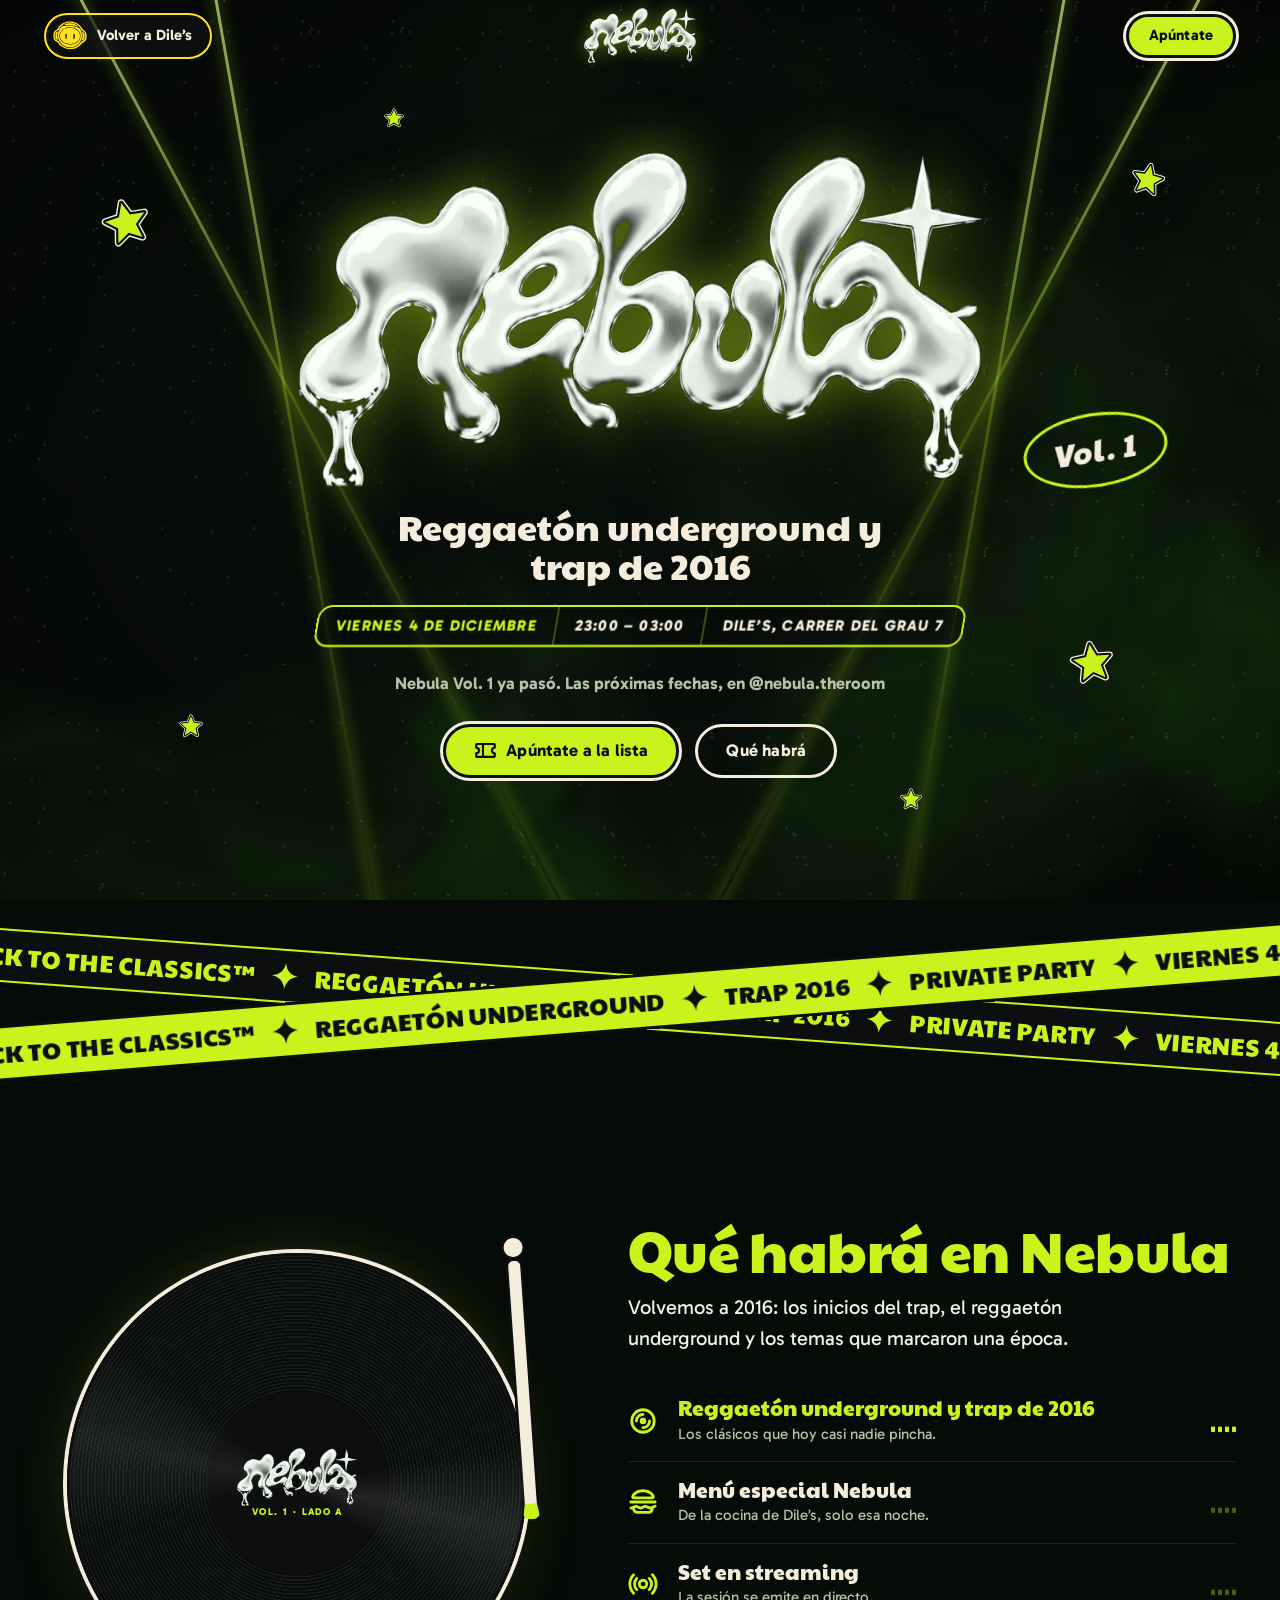
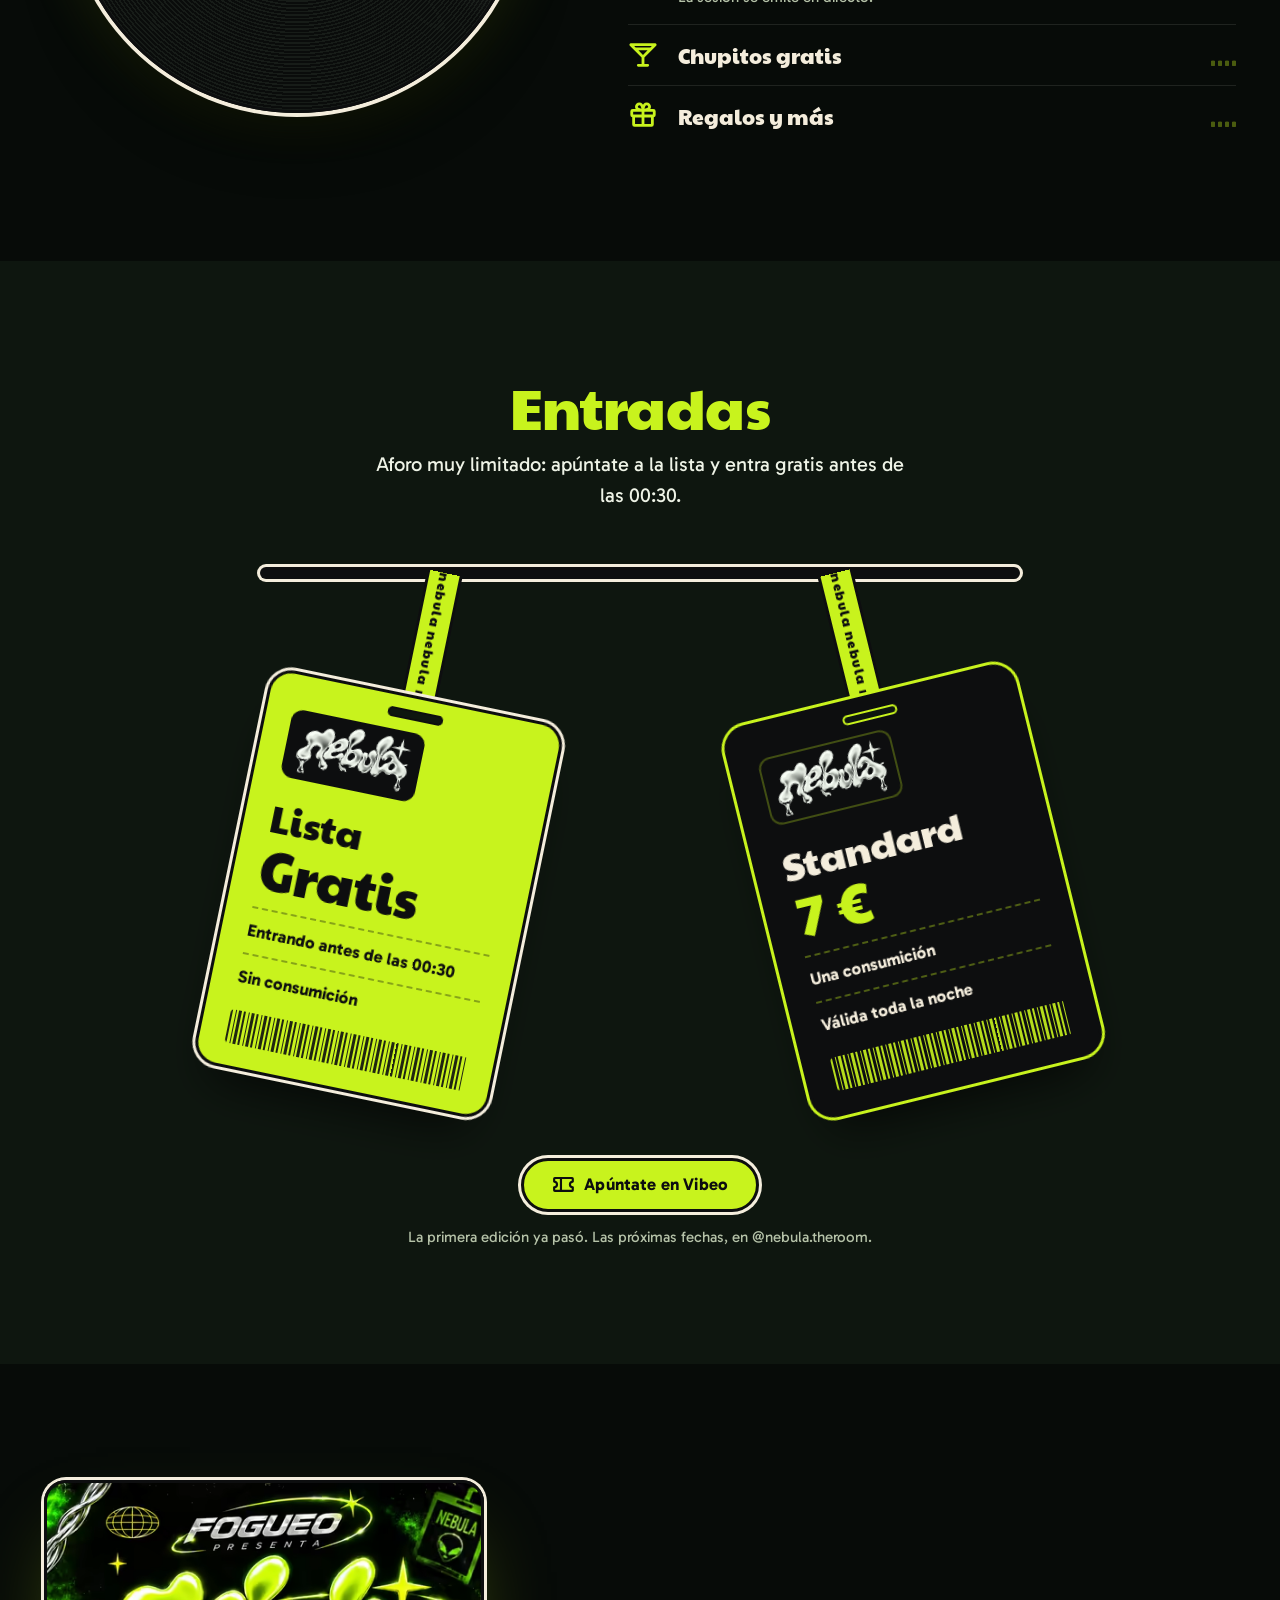
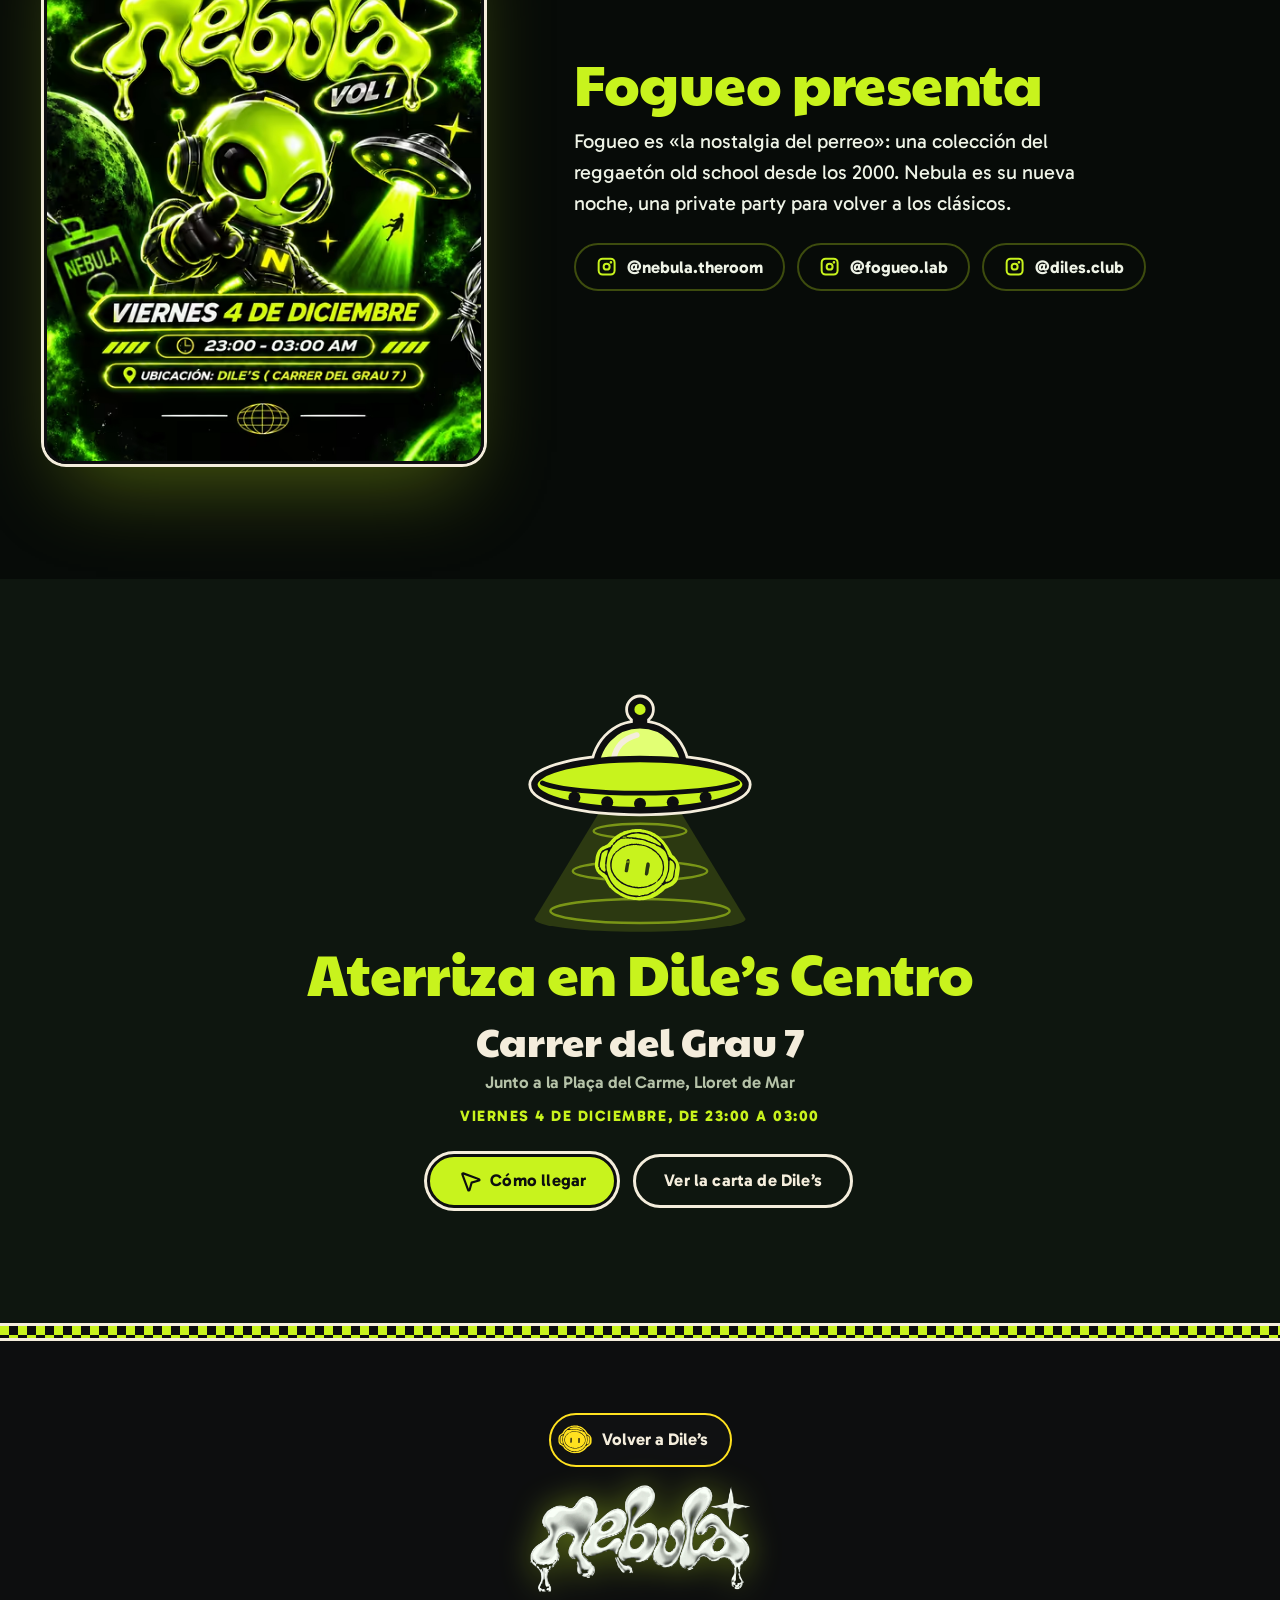
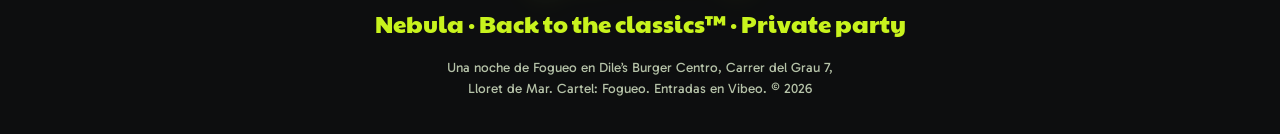
==== commit 917d1fb2: "Usar el logotipo real de Nebula (el de su Instagram) en lugar de rótulos tipográficos Recortado en a" ====
--- a/nebula/index.html
+++ b/nebula/index.html
@@ -16,12 +16,12 @@
 <meta property="og:image" content="https://1benamar.github.io/diles/assets/img/nebula/og.jpg">
 <meta property="og:image:alt" content="Logotipo líquido de Nebula Vol. 1 sobre el cartel de la fiesta">
 <meta name="twitter:card" content="summary_large_image">
-<link rel="icon" href="favicon.svg" type="image/svg+xml"><link rel="apple-touch-icon" href="../apple-touch-icon.png">
+<link rel="icon" href="icono.png" type="image/png"><link rel="apple-touch-icon" href="../apple-touch-icon.png">
 <link rel="preload" href="../assets/fonts/paytone-one-latin.woff2" as="font" type="font/woff2" crossorigin>
 <link rel="preload" href="../assets/fonts/gabarito-latin.woff2" as="font" type="font/woff2" crossorigin>
 <link rel="stylesheet" href="../assets/css/fuentes.css?v=590304ae">
-<link rel="stylesheet" href="../assets/css/estilos.css?v=d74099e9">
-<link rel="stylesheet" href="../assets/css/nebula.css?v=731f634c">
+<link rel="stylesheet" href="../assets/css/estilos.css?v=0c6518a6">
+<link rel="stylesheet" href="../assets/css/nebula.css?v=c699682a">
 <script>document.documentElement.classList.add("js")</script>
 <script type="application/ld+json">{"@context":"https://schema.org","@type":"MusicEvent","name":"Nebula Vol. 1","description":"Fiesta de reggaetón underground y trap de 2016 organizada por Fogueo en Dile’s Burger Centro.","startDate":"2026-12-04T23:00:00+01:00","endDate":"2026-12-05T03:00:00+01:00","eventStatus":"https://schema.org/EventScheduled","eventAttendanceMode":"https://schema.org/OfflineEventAttendanceMode","image":"https://1benamar.github.io/diles/assets/img/nebula/cartel-1086.webp","url":"https://1benamar.github.io/diles/nebula/","location":{"@type":"Place","name":"Dile's Burger Centro","address":{"@type":"PostalAddress","streetAddress":"Carrer del Grau, 7","postalCode":"17310","addressLocality":"Lloret de Mar","addressRegion":"Girona","addressCountry":"ES"}},"organizer":{"@type":"Organization","name":"Fogueo","url":"https://www.instagram.com/fogueo.lab/"},"offers":[{"@type":"Offer","name":"Lista (antes de las 00:30, sin consumición)","price":"0","priceCurrency":"EUR","url":"https://www.vibeonight.com/event/80057a03-2c21-4eea-a293-07791a92c8b9","availability":"https://schema.org/InStock","validThrough":"2026-12-05T00:30:00+01:00"},{"@type":"Offer","name":"Standard (1 consumición)","price":"7","priceCurrency":"EUR","url":"https://www.vibeonight.com/event/80057a03-2c21-4eea-a293-07791a92c8b9","availability":"https://schema.org/InStock"}]}</script>
 </head>
@@ -34,7 +34,7 @@
 <a class="saltar" href="#contenido">Saltar al contenido</a>
 <header class="n-cabecera" data-n-cabecera>
 <a class="n-volver" href="../" data-volver><svg class="n-volver__dilu" viewBox="0 0 776 653" aria-hidden="true" focusable="false"><use href="#dilu"/></svg><span>Volver a Dile’s</span></a>
-<a class="n-cabecera__marca" href="#inicio" aria-label="Nebula, inicio"><svg viewBox="0 0 1000 354" aria-hidden="true" focusable="false"><g class="rotulo" text-anchor="middle"><text class="rotulo__borde" x="500" y="258">nebula</text><text class="rotulo__linea" x="500" y="258">nebula</text><text class="rotulo__pelo" x="500" y="258">nebula</text></g></svg></a>
+<a class="n-cabecera__marca" href="#inicio"><img class="n-cabecera__logo" src="../assets/img/nebula/logo-cromo-420.webp" srcset="../assets/img/nebula/logo-cromo-420.webp 420w, ../assets/img/nebula/logo-cromo-826.webp 826w" sizes="120px" width="826" height="404" alt="Nebula, inicio" decoding="async"></a>
 <a class="boton boton--nebula boton--peq n-cabecera__cta" href="https://www.vibeonight.com/event/80057a03-2c21-4eea-a293-07791a92c8b9" target="_blank" rel="noopener" data-n-entradas><span>Apúntate</span><span class="vh"> a la lista (en Vibeo, se abre en otra pestaña)</span></a>
 </header>
 <main id="contenido">
@@ -46,22 +46,7 @@
 <span class="n-onda" aria-hidden="true"></span>
 <div class="n-portada__contenido">
 <h1 class="n-titulo" id="n-titulo"><span class="vh">Nebula Vol. 1: fiesta de reggaetón underground y trap de 2016 en Dile’s</span>
-<svg class="liquido" viewBox="0 0 1000 400" aria-hidden="true" focusable="false">
-<defs>
-<filter id="baba" filterUnits="userSpaceOnUse" x="-120" y="-60" width="1240" height="520" color-interpolation-filters="sRGB">
-<feGaussianBlur in="SourceGraphic" stdDeviation="6.5" result="b"/>
-<feColorMatrix in="b" type="matrix" values="1 0 0 0 0  0 1 0 0 0  0 0 1 0 0  0 0 0 22 -9" result="baba"/>
-<feGaussianBlur in="baba" stdDeviation="7" result="relieve"/>
-<feSpecularLighting in="relieve" surfaceScale="7" specularConstant="1.15" specularExponent="26" lighting-color="#ffffff" result="brillo"><fePointLight x="320" y="-260" z="420"/></feSpecularLighting>
-<feComposite in="brillo" in2="baba" operator="in" result="brillo-dentro"/>
-<feComposite in="baba" in2="brillo-dentro" operator="arithmetic" k1="0" k2="1" k3="0.9" k4="0"/>
-</filter>
-</defs>
-<g class="liquido__masa" filter="url(#baba)">
-<text class="liquido__texto" x="500" y="250" text-anchor="middle">nebula</text>
-<g class="liquido__gotas" data-gotas></g>
-</g>
-</svg>
+<span class="n-logo" aria-hidden="true"><img class="n-logo__img" src="../assets/img/nebula/logo-cromo-420.webp" srcset="../assets/img/nebula/logo-cromo-420.webp 420w, ../assets/img/nebula/logo-cromo-826.webp 826w" sizes="min(88vw, 740px)" width="826" height="404" alt="" decoding="async"><span class="n-logo__reflejo"></span><span class="n-logo__destello"></span><span class="n-gota n-gota--n"></span><span class="n-gota n-gota--a"></span></span>
 </h1>
 <p class="n-vol" aria-hidden="true"><span>Vol. 1</span></p>
 <p class="n-lema">Reggaetón underground y trap de 2016</p>
@@ -81,7 +66,7 @@
 
 <section class="n-noche" id="noche" aria-labelledby="noche-titulo">
 <div class="contenedor n-noche__rejilla">
-<div class="n-vinilo" aria-hidden="true"><div class="n-vinilo__disco"><span class="n-vinilo__etiqueta"><svg viewBox="0 0 1000 354" focusable="false"><g class="rotulo" text-anchor="middle"><text class="rotulo__linea" x="500" y="258">nebula</text><text class="rotulo__pelo rotulo__pelo--tinta" x="500" y="258">nebula</text></g></svg><small>Vol. 1 · Lado A</small></span></div><div class="n-vinilo__brazo"></div></div>
+<div class="n-vinilo" aria-hidden="true"><div class="n-vinilo__disco"><span class="n-vinilo__etiqueta"><img class="n-vinilo__logo" src="../assets/img/nebula/logo-cromo-420.webp" srcset="../assets/img/nebula/logo-cromo-420.webp 420w, ../assets/img/nebula/logo-cromo-826.webp 826w" sizes="150px" width="826" height="404" alt="" decoding="async" loading="lazy"><small>Vol. 1 · Lado A</small></span></div><div class="n-vinilo__brazo"></div></div>
 <div class="n-noche__texto">
 <h2 class="n-h2" id="noche-titulo">Qué habrá en Nebula</h2>
 <p class="n-entrada">Volvemos a 2016: los inicios del trap, el reggaetón underground y los temas que marcaron una época.</p>
@@ -108,7 +93,7 @@
 <span class="pase__cinta" aria-hidden="true"></span>
 <div class="pase__tarjeta">
 <span class="pase__ranura" aria-hidden="true"></span>
-<p class="pase__marca" aria-hidden="true"><svg class="icono icono--alien" viewBox="0 0 256 256" aria-hidden="true" focusable="false" fill="currentColor"><path d="M128,12A100.11,100.11,0,0,0,28,112c0,24.86,12.86,56.8,34.41,85.44C70.63,208.36,99.64,244,128,244s57.37-35.64,65.59-46.56C215.14,168.8,228,136.86,228,112A100.11,100.11,0,0,0,128,12Zm46.41,171c-13.83,18.38-34.21,37-46.41,37s-32.58-18.61-46.41-37C63.34,158.75,52,131.54,52,112a76,76,0,0,1,152,0C204,131.54,192.66,158.75,174.41,183ZM104,148a36,36,0,0,1-36-36,12,12,0,0,1,12-12,36,36,0,0,1,36,36A12,12,0,0,1,104,148Zm84-36a36,36,0,0,1-36,36,12,12,0,0,1-12-12,36,36,0,0,1,36-36A12,12,0,0,1,188,112Zm-36,72a12,12,0,0,1-12,12H116a12,12,0,0,1,0-24h24A12,12,0,0,1,152,184Z"/></svg>Nebula</p>
+<p class="pase__marca"><img class="pase__logo" src="../assets/img/nebula/logo-cromo-420.webp" srcset="../assets/img/nebula/logo-cromo-420.webp 420w, ../assets/img/nebula/logo-cromo-826.webp 826w" sizes="130px" width="826" height="404" alt="Nebula" decoding="async" loading="lazy"></p>
 <h3 class="pase__tipo" id="pase-lista">Lista</h3>
 <p class="pase__precio">Gratis</p>
 <ul class="pase__condiciones"><li>Entrando antes de las 00:30</li><li>Sin consumición</li></ul>
@@ -119,7 +104,7 @@
 <span class="pase__cinta" aria-hidden="true"></span>
 <div class="pase__tarjeta">
 <span class="pase__ranura" aria-hidden="true"></span>
-<p class="pase__marca" aria-hidden="true"><svg class="icono icono--alien" viewBox="0 0 256 256" aria-hidden="true" focusable="false" fill="currentColor"><path d="M128,12A100.11,100.11,0,0,0,28,112c0,24.86,12.86,56.8,34.41,85.44C70.63,208.36,99.64,244,128,244s57.37-35.64,65.59-46.56C215.14,168.8,228,136.86,228,112A100.11,100.11,0,0,0,128,12Zm46.41,171c-13.83,18.38-34.21,37-46.41,37s-32.58-18.61-46.41-37C63.34,158.75,52,131.54,52,112a76,76,0,0,1,152,0C204,131.54,192.66,158.75,174.41,183ZM104,148a36,36,0,0,1-36-36,12,12,0,0,1,12-12,36,36,0,0,1,36,36A12,12,0,0,1,104,148Zm84-36a36,36,0,0,1-36,36,12,12,0,0,1-12-12,36,36,0,0,1,36-36A12,12,0,0,1,188,112Zm-36,72a12,12,0,0,1-12,12H116a12,12,0,0,1,0-24h24A12,12,0,0,1,152,184Z"/></svg>Nebula</p>
+<p class="pase__marca"><img class="pase__logo" src="../assets/img/nebula/logo-cromo-420.webp" srcset="../assets/img/nebula/logo-cromo-420.webp 420w, ../assets/img/nebula/logo-cromo-826.webp 826w" sizes="130px" width="826" height="404" alt="Nebula" decoding="async" loading="lazy"></p>
 <h3 class="pase__tipo" id="pase-standard">Standard</h3>
 <p class="pase__precio">7 €</p>
 <ul class="pase__condiciones"><li>Una consumición</li><li>Válida toda la noche</li></ul>
@@ -180,10 +165,11 @@
 <div class="cuadros cuadros--nebula" aria-hidden="true"></div>
 <div class="contenedor n-pie__caja">
 <a class="n-volver n-volver--pie" href="../" data-volver><svg class="n-volver__dilu" viewBox="0 0 776 653" aria-hidden="true" focusable="false"><use href="#dilu"/></svg><span>Volver a Dile’s</span></a>
+<img class="n-pie__logo" src="../assets/img/nebula/logo-cromo-420.webp" srcset="../assets/img/nebula/logo-cromo-420.webp 420w, ../assets/img/nebula/logo-cromo-826.webp 826w" sizes="220px" width="826" height="404" alt="Nebula" decoding="async" loading="lazy">
 <p class="n-pie__lema">Nebula · Back to the classics™ · Private party</p>
 <p class="n-pie__legal">Una noche de Fogueo en Dile’s Burger Centro, Carrer del Grau 7, Lloret de Mar. Cartel: Fogueo. Entradas en Vibeo. © 2026</p>
 </div>
 </footer>
-<script src="../assets/js/nebula.js?v=54499d38" defer></script>
+<script src="../assets/js/nebula.js?v=2558d2a3" defer></script>
 </body>
 </html>
--- a/assets/css/estilos.css
+++ b/assets/css/estilos.css
@@ -655,11 +655,7 @@
 .volteo__carta { position: relative; display: block; transform-style: preserve-3d; transition: transform 520ms var(--ease-out); }
 .volteo__frente, .volteo__dorso { -webkit-backface-visibility: hidden; backface-visibility: hidden; }
 .volteo__dorso { position: absolute; inset: 0; display: grid; place-items: center; transform: rotateY(180deg); }
-.volteo__nebula { width: 112%; max-width: none; height: auto; overflow: visible; }
-.rotulo { font-family: var(--f-titulo); font-size: 300px; }
-.rotulo__borde { fill: var(--crema); stroke: var(--crema); stroke-width: 54; stroke-linejoin: round; }
-.rotulo__linea { fill: var(--tinta); stroke: var(--tinta); stroke-width: 28; stroke-linejoin: round; }
-.rotulo__pelo { fill: var(--nebula); }
+.volteo__nebula { width: 100%; max-width: none; height: auto; filter: drop-shadow(0 0 16px rgba(200, 243, 29, 0.55)) drop-shadow(0 0 2px rgba(200, 243, 29, 0.8)); }
 @media (hover: hover) and (pointer: fine) {
   .volteo:hover .volteo__carta { transform: rotateY(-20deg) rotateX(5deg) scale(1.03); }
 }
--- a/assets/css/nebula.css
+++ b/assets/css/nebula.css
@@ -32,7 +32,7 @@
 .n-cabecera.solida { background: var(--nebula-noche); border-bottom-color: var(--n-hilo); }
 .n-cabecera__marca { display: block; opacity: 0; transform: translateY(-6px); pointer-events: none; transition: opacity 220ms ease, transform 220ms var(--ease-out); }
 .n-cabecera.solida .n-cabecera__marca { opacity: 1; transform: none; pointer-events: auto; }
-.n-cabecera__marca svg { width: 128px; height: auto; overflow: visible; }
+.n-cabecera__logo { width: 112px; height: auto; filter: drop-shadow(0 0 8px rgba(200, 243, 29, 0.45)); }
 .n-cabecera__cta { justify-self: end; }
 .n-volver {
   justify-self: start; display: inline-flex; align-items: center; gap: 10px; min-height: 46px; padding: 5px 18px 5px 7px;
@@ -49,12 +49,6 @@
 }
 @media (max-width: 720px) { .n-cabecera__marca { display: none; } .n-cabecera { grid-template-columns: 1fr 1fr; } }
 
-/* el rótulo «nebula» tejido (cabecera, vinilo): el mismo que hay detrás del logo de Dile’s */
-.rotulo { font-family: var(--f-titulo); font-size: 300px; }
-.rotulo__borde { fill: var(--crema); stroke: var(--crema); stroke-width: 54; stroke-linejoin: round; }
-.rotulo__linea { fill: var(--tinta); stroke: var(--tinta); stroke-width: 28; stroke-linejoin: round; }
-.rotulo__pelo { fill: var(--nebula); }
-.rotulo__pelo--tinta { fill: var(--tinta); }
 
 /* ---------- portada: la explosión ---------- */
 .n-portada {
@@ -86,12 +80,23 @@
 .n-onda { position: absolute; left: 50%; top: 40%; z-index: -1; width: 24px; height: 24px; margin: -12px 0 0 -12px; border-radius: 50%; border: 3px solid var(--nebula); opacity: 0; pointer-events: none; }
 
 .n-portada__contenido { position: relative; display: grid; justify-items: center; width: min(1100px, 100%); }
-.n-titulo { margin: 0; width: min(94vw, 980px, 118svh); filter: drop-shadow(0 0 26px rgba(200, 243, 29, 0.42)) drop-shadow(0 20px 26px rgba(0, 0, 0, 0.55)); }
-.liquido { display: block; width: 100%; height: auto; overflow: visible; }
-.liquido__texto { font-family: var(--f-titulo); font-size: 272px; letter-spacing: 2px; fill: var(--nebula); }
-.liquido__gotas circle, .liquido__gotas ellipse { fill: var(--nebula); }
+.n-titulo { margin: 0; width: min(88vw, 740px, 76svh); }
+/* el logo real (el de su Instagram): un reflejo lo recorre, el destello parpadea y de sus dos gotas caen gotas */
+.n-logo { position: relative; display: block; filter: drop-shadow(0 0 28px rgba(200, 243, 29, 0.5)) drop-shadow(0 18px 24px rgba(0, 0, 0, 0.55)); }
+.n-logo__img { display: block; width: 100%; height: auto; }
+.n-logo__reflejo {
+  position: absolute; inset: 0; pointer-events: none; mix-blend-mode: screen;
+  -webkit-mask: url("../img/nebula/logo-cromo-420.webp") center / 100% 100% no-repeat; mask: url("../img/nebula/logo-cromo-420.webp") center / 100% 100% no-repeat;
+  background: linear-gradient(105deg, transparent 40%, rgba(232, 255, 150, 0.9) 50%, transparent 60%) 160% 0 / 260% 100% no-repeat;
+}
+.n-logo__destello { position: absolute; left: 89.8%; top: 18.6%; width: 13%; aspect-ratio: 1; translate: -50% -50%; pointer-events: none; opacity: 0;
+  background: radial-gradient(circle, rgba(255, 255, 255, 0.95) 0 6%, rgba(226, 255, 116, 0.55) 14%, transparent 45%); }
+.n-gota { position: absolute; width: 2.4%; aspect-ratio: 0.82; translate: -50% 0; border-radius: 50% 50% 46% 46% / 62% 62% 38% 38%; opacity: 0; pointer-events: none;
+  background: radial-gradient(circle at 36% 30%, #ffffff 0 12%, #d9e1d6 30%, #8a978a 72%, #4d5a4d); box-shadow: 0 0 10px rgba(200, 243, 29, 0.45); }
+.n-gota--n { left: 7.7%; top: 93%; }
+.n-gota--a { left: 94.5%; top: 92%; }
 .n-vol {
-  justify-self: end; margin: clamp(-5.4rem, -7vw, -2.2rem) 7% 0 0; position: relative;
+  justify-self: end; margin: clamp(-4.6rem, -6vw, -2rem) 2% 0 0; position: relative;
   display: inline-grid; place-items: center; padding: 0.2em 0.9em; border-radius: 50%;
   border: 3px solid var(--nebula); transform: rotate(-9deg);
   font: 400 clamp(1.2rem, 0.8rem + 1.4vw, 2.1rem)/1.1 var(--f-titulo); color: var(--crema); letter-spacing: 0.02em;
@@ -122,8 +127,8 @@
 @media (max-width: 640px) {
   .n-fecha { flex-direction: column; transform: none; border-radius: 18px; }
   .n-fecha span + span { border-left: 0; border-top: 2px solid var(--n-hilo); }
-  .n-vol { margin-right: 4%; }
-  .n-estrella--3, .n-estrella--5, .n-estrella--6 { display: none; }
+  .n-vol { margin: 2px 2% 0 0; }
+  .n-estrella--1, .n-estrella--2, .n-estrella--3, .n-estrella--5, .n-estrella--6 { display: none; }
   .n-laseres span:nth-child(2), .n-laseres span:nth-child(3) { display: none; }
   .n-botones { flex-direction: column; align-items: stretch; width: 100%; max-width: 360px; }
 }
@@ -161,11 +166,11 @@
   background: conic-gradient(from 30deg, transparent 0 14%, rgba(255, 255, 255, 0.09) 20%, transparent 27% 63%, rgba(255, 255, 255, 0.07) 70%, transparent 77%);
 }
 .n-vinilo__etiqueta {
-  position: absolute; inset: 30%; border-radius: 50%; background: var(--nebula); display: grid; place-content: center; justify-items: center; gap: 2px;
+  position: absolute; inset: 30%; border-radius: 50%; background: var(--tinta); display: grid; place-content: center; justify-items: center; gap: 2px;
   box-shadow: inset 0 0 0 3px var(--tinta);
 }
-.n-vinilo__etiqueta svg { width: 82%; height: auto; overflow: visible; }
-.n-vinilo__etiqueta small { font: 800 0.62rem/1 var(--f-texto); letter-spacing: 0.14em; text-transform: uppercase; color: var(--tinta); }
+.n-vinilo__logo { width: 80%; height: auto; }
+.n-vinilo__etiqueta small { font: 800 0.62rem/1 var(--f-texto); letter-spacing: 0.14em; text-transform: uppercase; color: var(--nebula); }
 .n-vinilo__etiqueta::after { content: ""; position: absolute; left: 50%; top: 50%; width: 10px; height: 10px; margin: -5px; border-radius: 50%; background: var(--nebula-noche); }
 .n-vinilo__brazo {
   position: absolute; top: -4%; right: -3%; width: 12%; height: 62%; transform-origin: 50% 8%; transform: rotate(-4deg);
@@ -215,8 +220,9 @@
 .pase:nth-child(3) .pase__tarjeta { background: var(--tinta); color: var(--nebula); box-shadow: 0 0 0 3px var(--nebula), 0 30px 50px -18px rgba(0, 0, 0, 0.7); }
 .pase__ranura { position: absolute; top: 12px; left: 50%; width: 56px; height: 10px; translate: -50% 0; border-radius: 6px; background: var(--n-noche-2); box-shadow: inset 0 0 0 2px var(--tinta); }
 .pase:nth-child(3) .pase__ranura { background: var(--n-noche-2); box-shadow: inset 0 0 0 2px var(--nebula); }
-.pase__marca { display: inline-flex; align-items: center; gap: 8px; font: 800 0.82rem/1 var(--f-texto); letter-spacing: 0.22em; text-transform: uppercase; }
-.pase__marca .icono { width: 24px; height: 24px; }
+.pase__marca { display: inline-block; padding: 7px 12px; border-radius: 12px; background: var(--tinta); }
+.pase:nth-child(3) .pase__marca { box-shadow: inset 0 0 0 2px var(--n-hilo); }
+.pase__logo { display: block; width: clamp(82px, 9vw, 112px); height: auto; }
 .pase__tipo { margin-top: 16px; font: 400 clamp(1.8rem, 1.4rem + 1.2vw, 2.4rem)/1 var(--f-titulo); }
 .pase__precio { margin-top: 4px; font: 400 clamp(2.4rem, 1.8rem + 2vw, 3.4rem)/1 var(--f-titulo); font-variant-numeric: tabular-nums; }
 .pase:nth-child(2) .pase__precio { color: var(--tinta); }
@@ -284,18 +290,20 @@
 /* pie */
 .n-pie { background: var(--tinta); }
 .n-pie__caja { display: grid; justify-items: center; gap: 18px; padding-block: clamp(44px, 6vw, 72px) 36px; text-align: center; }
-.n-volver--pie { min-height: 54px; padding-right: 22px; font-size: var(--t-base); }
+.n-volver--pie { justify-self: center; min-height: 54px; padding-right: 22px; font-size: var(--t-base); }
+.cuadros--nebula { background: conic-gradient(var(--tinta) 25%, var(--nebula) 0 50%, var(--tinta) 0 75%, var(--nebula) 0) 0 0 / 18px 18px; }
+.n-pie__logo { width: min(220px, 60vw); height: auto; filter: drop-shadow(0 0 16px rgba(200, 243, 29, 0.4)); }
 .n-pie__lema { font: 400 clamp(1.1rem, 1rem + 0.6vw, 1.5rem)/1.2 var(--f-titulo); color: var(--nebula); }
 .n-pie__legal { font-size: var(--t-nota); color: var(--n-texto-2); max-width: 60ch; }
 
 /* ---------- movimiento ---------- */
 /* ¡pum!: el logo líquido revienta desde pequeño, sale la onda, se encienden los láseres y cae el resto */
-.anima .liquido { animation: pum 1150ms cubic-bezier(0.2, 0.9, 0.25, 1.2) 100ms both; transform-origin: 50% 55%; }
+.anima .n-logo { animation: pum 1150ms cubic-bezier(0.2, 0.9, 0.25, 1.2) 100ms both; transform-origin: 50% 55%; }
 @keyframes pum {
   0% { transform: scale(0.2); opacity: 0; filter: blur(16px); }
   50% { transform: scale(1.07); opacity: 1; filter: blur(0); }
   72% { transform: scale(0.97); }
-  100% { transform: none; opacity: 1; filter: none; }
+  100% { transform: none; opacity: 1; filter: drop-shadow(0 0 28px rgba(200, 243, 29, 0.5)) drop-shadow(0 18px 24px rgba(0, 0, 0, 0.55)); }
 }
 .anima .n-onda { animation: onda-pum 1300ms cubic-bezier(0.16, 1, 0.3, 1) 380ms both; }
 @keyframes onda-pum { 0% { opacity: 0.95; transform: scale(0); } 100% { opacity: 0; transform: scale(80); } }
@@ -318,15 +326,18 @@
 .anima .n-cielo .estrella:nth-child(3n) { animation-duration: 4.8s; animation-delay: -3.4s; }
 .n-cuenta__u b.tic { animation: tic 420ms var(--ease-out); }
 @keyframes tic { from { transform: translateY(-38%); opacity: 0.15; } to { transform: none; opacity: 1; } }
-/* las gotas del logo caen y vuelven a formarse (las crea el JS en el borde de cada letra) */
-.anima .gota { transform-box: fill-box; transform-origin: 50% 0; animation: gotear var(--dur, 3.2s) cubic-bezier(0.55, 0, 0.8, 0.4) var(--del, 0s) infinite; }
-@keyframes gotear {
-  0% { transform: translateY(-14px) scale(0.6); }
-  55% { transform: translateY(0) scale(1); }
-  100% { transform: translateY(var(--caida, 120px)) scale(0.55); }
-}
-.anima .colgante { transform-box: fill-box; transform-origin: 50% 0; animation: colgar var(--dur, 3s) var(--ease-in-out) var(--del, 0s) infinite alternate; }
-@keyframes colgar { from { transform: scaleY(0.72); } to { transform: scaleY(1.28); } }
+.anima .n-logo__reflejo { animation: reflejo 5.2s var(--ease-in-out) 1.6s infinite; }
+@keyframes reflejo { 0% { background-position: 160% 0; } 38%, 100% { background-position: -60% 0; } }
+.anima .n-logo__destello { animation: destello calc(var(--beat) * 4) ease-out 1.4s infinite; }
+@keyframes destello { 0% { opacity: 0; transform: scale(0.3) rotate(0deg); } 12% { opacity: 1; transform: scale(1.15) rotate(25deg); } 40%, 100% { opacity: 0; transform: scale(0.6) rotate(45deg); } }
+.anima .n-gota { animation: caer 3.6s cubic-bezier(0.55, 0, 0.8, 0.35) 1.8s infinite; }
+.anima .n-gota--a { animation-duration: 4.3s; animation-delay: 2.9s; }
+@keyframes caer {
+  0% { opacity: 0; transform: translateY(-40%) scale(0.3); }
+  18% { opacity: 1; transform: translateY(0) scale(1); }
+  55% { opacity: 1; transform: translateY(10%) scale(1, 1.12); }
+  100% { opacity: 0; transform: translateY(520%) scale(0.8); }
+}
 /* la portada se para cuando no se ve */
 .n-portada.quieta *, .n-cintas.quieta * { animation-play-state: paused !important; }
 
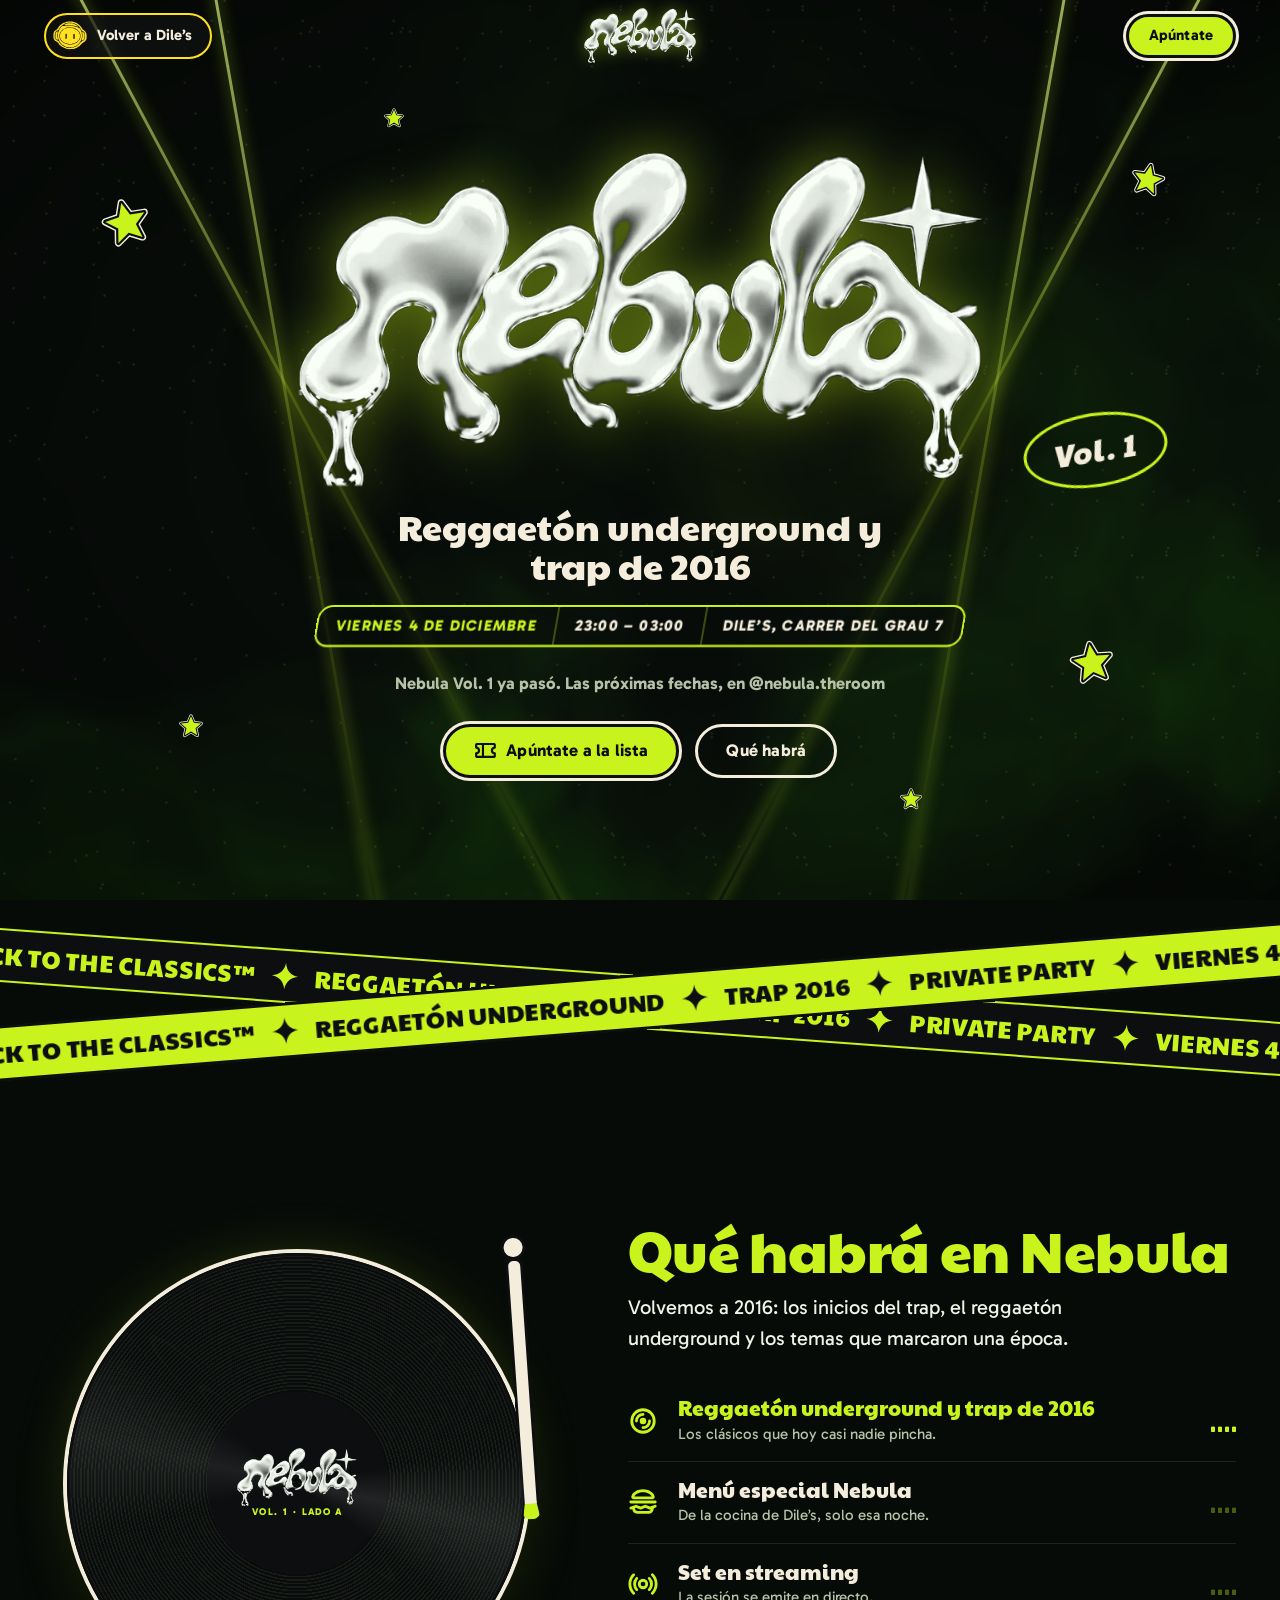
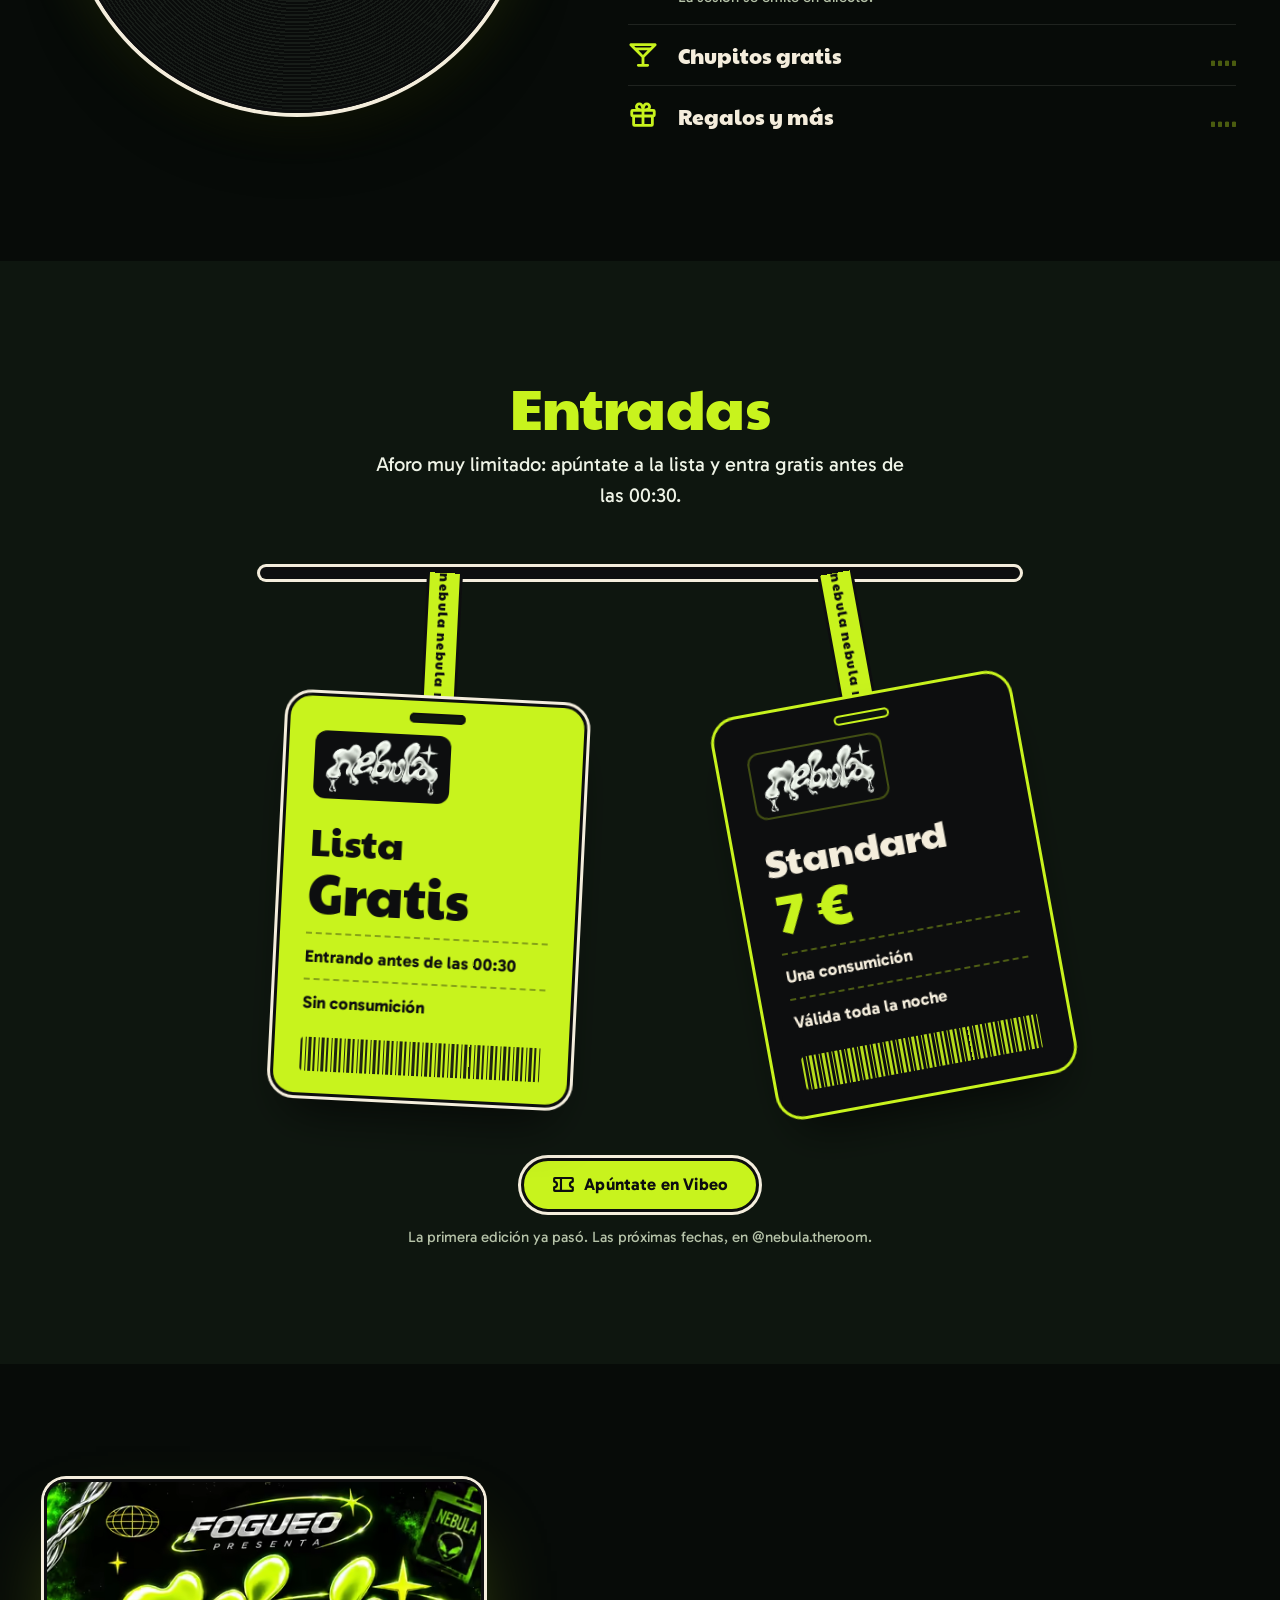
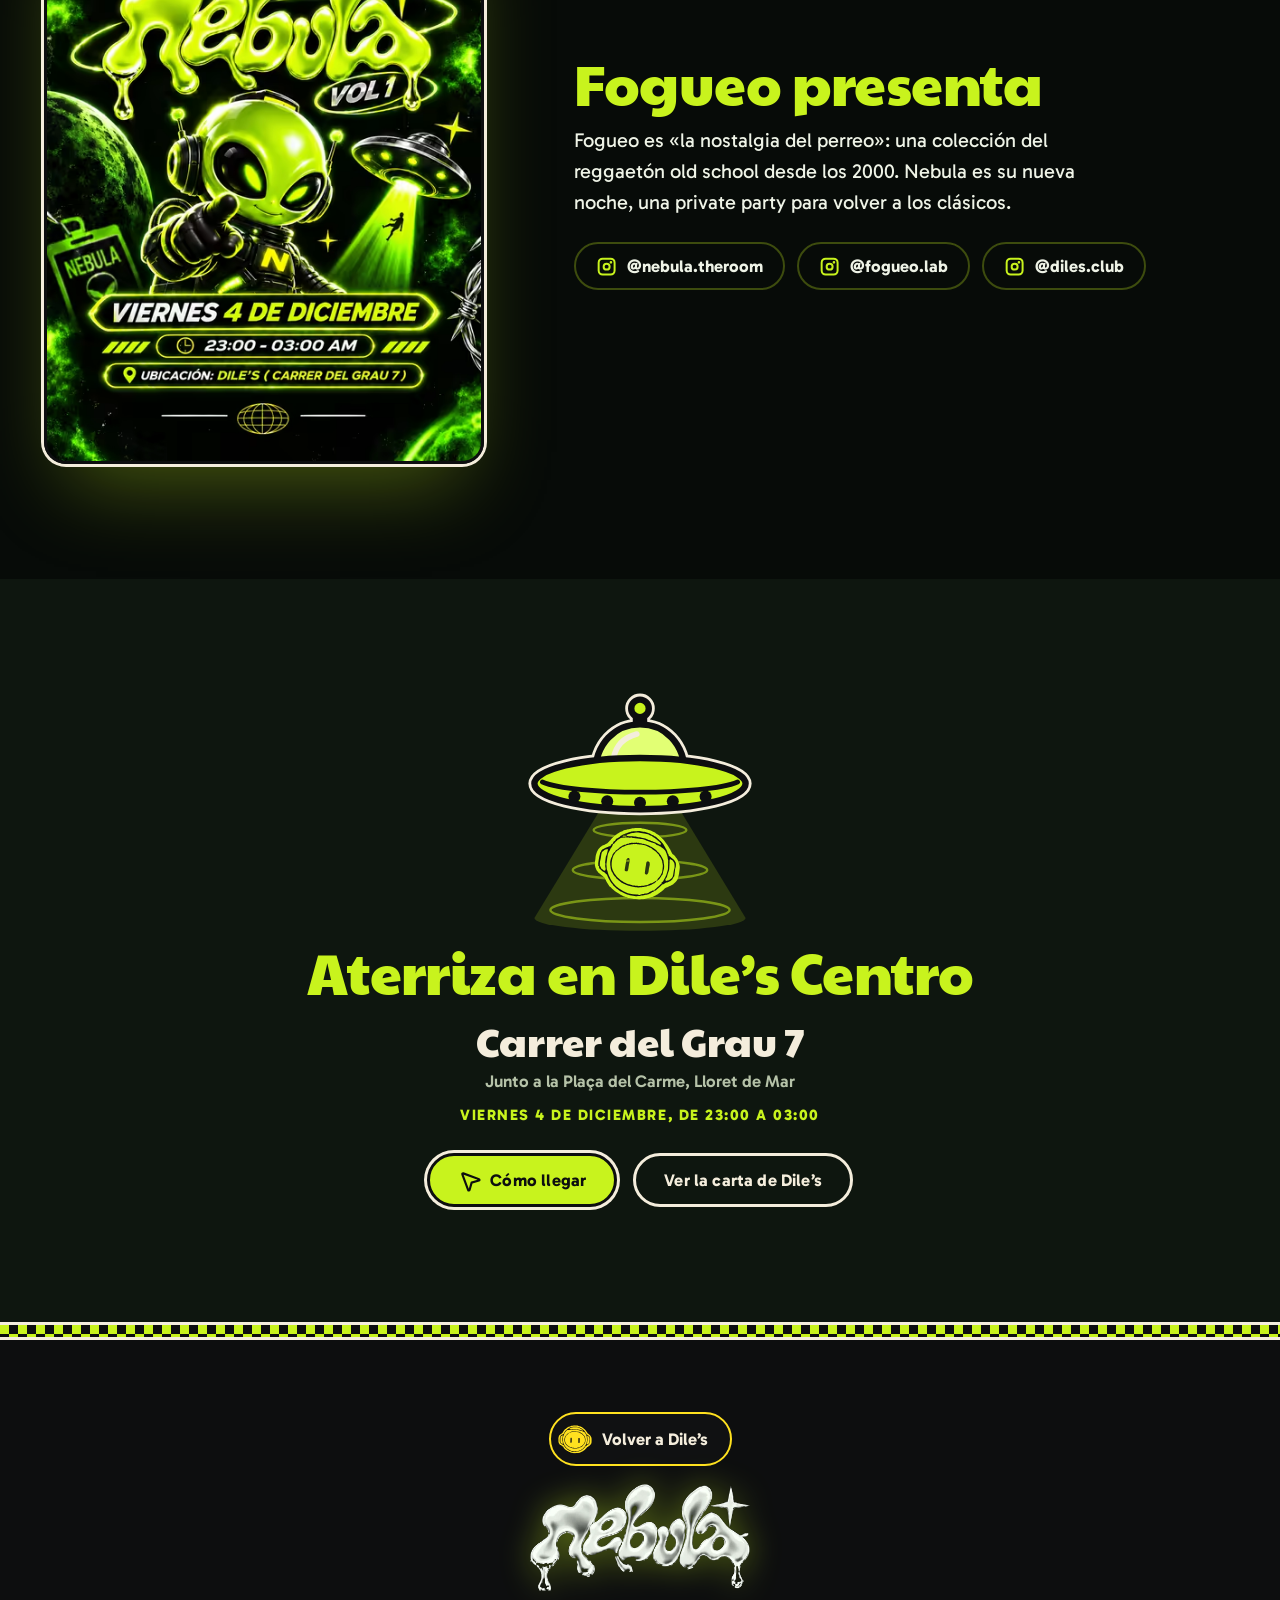
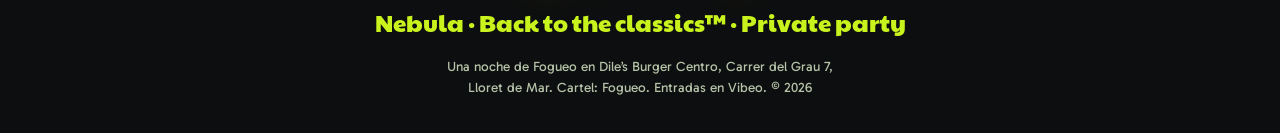
==== commit 152dc566: "Metamorfosis: el logo de Dile's se derrite y se convierte en Nebula, y accesos a Nebula desde Dile's" ====
--- a/nebula/index.html
+++ b/nebula/index.html
@@ -20,14 +20,14 @@
 <link rel="preload" href="../assets/fonts/paytone-one-latin.woff2" as="font" type="font/woff2" crossorigin>
 <link rel="preload" href="../assets/fonts/gabarito-latin.woff2" as="font" type="font/woff2" crossorigin>
 <link rel="stylesheet" href="../assets/css/fuentes.css?v=590304ae">
-<link rel="stylesheet" href="../assets/css/estilos.css?v=0c6518a6">
-<link rel="stylesheet" href="../assets/css/nebula.css?v=c699682a">
-<script>document.documentElement.classList.add("js")</script>
+<link rel="stylesheet" href="../assets/css/estilos.css?v=891d36fd">
+<link rel="stylesheet" href="../assets/css/nebula.css?v=73f8426c">
+<script>(function(h){h.classList.add("js");try{var v=sessionStorage.getItem("nebula-llegada");sessionStorage.removeItem("nebula-llegada");if(v){var o=JSON.parse(v);if(Date.now()-o.t<9000){window.__llegada=o;h.classList.add("llegada");setTimeout(function(){if(h.classList.contains("llegada")){h.classList.remove("llegada");h.classList.add("tras-llegada")}},4000)}}}catch(e){}})(document.documentElement)</script>
 <script type="application/ld+json">{"@context":"https://schema.org","@type":"MusicEvent","name":"Nebula Vol. 1","description":"Fiesta de reggaetón underground y trap de 2016 organizada por Fogueo en Dile’s Burger Centro.","startDate":"2026-12-04T23:00:00+01:00","endDate":"2026-12-05T03:00:00+01:00","eventStatus":"https://schema.org/EventScheduled","eventAttendanceMode":"https://schema.org/OfflineEventAttendanceMode","image":"https://1benamar.github.io/diles/assets/img/nebula/cartel-1086.webp","url":"https://1benamar.github.io/diles/nebula/","location":{"@type":"Place","name":"Dile's Burger Centro","address":{"@type":"PostalAddress","streetAddress":"Carrer del Grau, 7","postalCode":"17310","addressLocality":"Lloret de Mar","addressRegion":"Girona","addressCountry":"ES"}},"organizer":{"@type":"Organization","name":"Fogueo","url":"https://www.instagram.com/fogueo.lab/"},"offers":[{"@type":"Offer","name":"Lista (antes de las 00:30, sin consumición)","price":"0","priceCurrency":"EUR","url":"https://www.vibeonight.com/event/80057a03-2c21-4eea-a293-07791a92c8b9","availability":"https://schema.org/InStock","validThrough":"2026-12-05T00:30:00+01:00"},{"@type":"Offer","name":"Standard (1 consumición)","price":"7","priceCurrency":"EUR","url":"https://www.vibeonight.com/event/80057a03-2c21-4eea-a293-07791a92c8b9","availability":"https://schema.org/InStock"}]}</script>
 </head>
 <body class="pagina-nebula">
 <svg class="simbolos" aria-hidden="true" focusable="false" width="0" height="0">
-<defs>
+<defs><filter id="derretir" x="-15%" y="-25%" width="130%" height="190%" color-interpolation-filters="sRGB"><feTurbulence type="fractalNoise" baseFrequency="0.006 0.05" numOctaves="2" seed="7" result="ruido"/><feDisplacementMap in="SourceGraphic" in2="ruido" scale="0" xChannelSelector="R" yChannelSelector="G"/></filter>
 <symbol id="dilu" viewBox="206 261 776 653"><path fill="#111214" fill-rule="evenodd" d="M579 270C576 270 568 271 560 271C545 272 532 275 514 280C510 281 506 282 504 282C501 283 495 285 491 287C486 289 477 292 473 294C461 297 454 300 450 303C447 305 443 306 441 307C434 308 429 311 425 315C423 318 419 320 412 324C404 328 401 330 399 333C397 335 393 338 390 340C387 342 384 345 382 347C380 350 378 352 374 353C365 358 337 390 330 405C330 407 328 410 326 412C324 414 321 418 320 421C318 424 315 428 314 430C312 432 309 435 308 437C304 443 301 446 294 451C290 453 285 457 284 458C282 460 277 463 273 464C270 466 265 469 262 472C260 474 256 477 254 479C243 489 229 509 226 518C226 521 224 525 223 528C221 532 219 539 216 559C213 573 217 648 220 656C221 658 222 662 223 664C224 671 227 676 232 683C234 686 237 690 237 692C240 696 261 717 267 720C274 724 279 727 282 729C283 730 287 733 291 735C300 739 304 742 305 744C306 744 307 745 308 745C311 746 315 750 325 760C326 762 327 763 327 764C327 765 328 766 330 767C333 770 343 786 345 789C345 790 347 793 349 795C353 799 365 813 371 820C373 822 377 825 379 826C382 827 386 830 389 832C394 837 401 841 410 847C413 849 418 852 421 854C424 856 426 857 426 857C427 857 430 859 434 862C438 864 443 866 444 866C445 866 446 866 446 867C447 868 456 872 464 875C468 876 471 878 472 879C473 879 477 881 482 883C506 892 514 894 523 896C528 897 534 898 536 899C555 906 621 907 653 902C673 899 709 890 715 887C716 887 720 885 725 883C729 881 736 878 740 877C743 875 748 873 749 873C755 871 790 849 797 843C798 842 800 840 802 839C804 838 806 836 808 835C809 833 811 831 813 830C819 825 849 795 857 785C867 772 871 768 881 763C885 761 890 758 892 756C893 755 897 752 899 751C911 743 919 738 925 733C927 731 930 728 932 727C934 727 935 726 935 725C935 725 938 721 941 718C958 700 966 685 970 669C970 664 972 658 972 656C974 649 974 590 973 577C972 562 969 552 967 547C966 545 965 543 965 542C965 540 953 517 950 514C949 512 948 510 947 509C946 507 943 504 941 501C939 499 937 496 937 496C937 495 935 494 932 492C930 490 926 486 924 483C920 477 907 467 899 463C897 462 895 460 894 460C893 459 892 458 892 458C890 458 882 449 882 447C882 446 880 443 878 441C876 438 873 434 872 432C869 427 864 420 855 411C852 407 849 403 848 400C842 389 786 334 779 332C777 332 775 330 772 327C769 323 767 322 763 320C758 319 753 315 746 309C745 308 739 305 733 303C728 302 722 299 720 298C715 295 706 290 700 289C696 288 689 286 685 284C680 282 670 280 663 278C655 277 646 275 641 274C635 273 624 272 609 271C595 270 584 270 584 270C583 269 581 270 579 270M433 347L429 349 429 362L429 374 441 374C447 374 455 374 457 373L462 373 462 359L462 345 450 345C439 345 437 345 433 347M672 563C671 565 670 635 671 652L671 666 684 666L696 666 698 661C700 657 700 654 701 617C702 574 702 571 700 566L698 562 685 562C677 562 673 562 672 563M493 564C491 564 490 588 490 643L490 664 502 664L515 664 516 661C519 657 520 627 520 588L520 564 507 563C500 563 494 563 493 564"/><path style="fill:var(--dilu-pelo,#FFE11F)" fill-rule="evenodd" d="M579 270C576 270 568 271 560 271C545 272 532 275 514 280C510 281 506 282 504 282C501 283 495 285 491 287C486 289 477 292 473 294C461 297 454 300 450 303C447 305 443 306 441 307C434 308 429 311 425 315C423 318 419 320 412 324C404 328 401 330 399 333C397 335 393 338 390 340C387 342 384 345 382 347C380 350 378 352 374 353C365 358 337 390 330 405C330 407 328 410 326 412C324 414 321 418 320 421C318 424 315 428 314 430C312 432 309 435 308 437C304 443 301 446 294 451C290 453 285 457 284 458C282 460 277 463 273 464C270 466 265 469 262 472C260 474 256 477 254 479C243 489 229 509 226 518C226 521 224 525 223 528C221 532 219 543 216 560C215 564 215 573 215 582C216 591 216 604 216 613C216 631 218 653 220 656C221 657 222 661 223 664C224 671 227 676 232 683C234 686 237 690 237 692C240 696 261 717 267 720C274 724 279 727 282 729C283 730 287 733 291 735C300 739 304 742 305 744C306 744 307 745 308 745C311 746 315 750 325 760C326 762 327 763 327 764C327 765 328 766 330 767C333 770 343 786 345 789C345 790 347 793 349 795C353 799 365 813 371 820C373 822 377 825 379 826C382 827 386 830 389 832C394 837 401 841 410 847C413 849 418 852 421 854C424 856 426 857 426 857C427 857 430 859 434 862C438 864 443 866 444 866C445 866 446 866 446 867C447 868 456 872 464 875C468 876 471 878 472 879C473 879 477 881 482 883C506 892 514 894 523 896C528 897 534 898 536 899C555 906 621 907 653 902C673 899 709 890 715 887C716 887 720 885 725 883C729 881 736 878 740 877C743 875 748 873 749 873C755 871 790 849 797 843C798 842 800 840 802 839C804 838 806 836 808 835C809 833 811 831 813 830C819 825 849 795 857 785C867 772 871 768 881 763C885 761 890 758 892 756C893 755 897 752 899 751C911 743 919 738 925 733C927 731 930 728 932 727C934 727 935 726 935 725C935 725 938 721 941 718C958 700 966 685 970 669C970 664 972 658 972 656C974 649 974 590 973 577C972 562 969 552 967 547C966 545 965 543 965 542C965 540 953 517 950 514C949 512 948 510 947 509C946 507 943 504 941 501C939 499 937 496 937 496C937 495 935 494 932 492C930 490 926 486 924 483C920 477 907 467 899 463C897 462 895 460 894 460C893 459 892 458 892 458C890 458 882 449 882 447C882 446 880 443 878 441C876 438 873 434 872 432C869 427 864 420 855 411C852 407 849 403 848 400C842 389 786 334 779 332C777 332 775 330 772 327C769 323 767 322 763 320C758 319 753 315 746 309C745 308 739 305 733 303C728 302 722 299 720 298C715 295 706 290 700 289C696 288 689 286 685 284C680 282 670 280 663 278C655 277 646 275 641 274C635 273 624 272 609 271C595 270 584 270 584 270C583 269 581 270 579 270M559 299C557 299 553 300 549 302C544 303 539 304 538 304C536 304 532 305 530 306C527 306 523 307 521 307C519 307 513 309 507 311C501 312 496 314 496 314C494 314 467 328 464 330C463 331 462 332 461 332C459 332 451 336 447 339C446 341 440 344 436 346C431 348 426 351 425 353C424 354 422 355 421 355C420 355 419 356 419 356C419 358 414 363 412 363C411 363 410 364 410 364C410 366 396 380 391 382C388 384 386 385 385 389C383 392 383 393 380 392C378 392 378 392 377 395C377 396 375 399 374 400C372 402 371 404 371 404C371 407 365 416 363 417C358 418 354 426 352 435C351 441 349 444 344 447C339 451 337 454 336 459C334 465 331 468 328 468C326 468 324 468 323 469C323 469 322 470 321 470C319 470 318 472 318 473C318 475 316 476 312 477C308 478 299 482 296 485C295 485 294 486 294 486C292 486 278 496 274 500C272 502 269 504 269 504C268 504 267 504 267 505C267 506 265 508 264 510C260 514 257 521 256 528C255 530 254 533 253 534C252 536 251 538 251 541C251 544 250 549 250 553C247 564 246 637 248 641C249 643 250 645 249 647C249 651 250 656 253 656C256 656 260 661 259 664C257 668 265 679 272 684C276 686 281 690 285 693C293 699 300 703 311 706C316 708 320 710 322 712C324 714 328 717 331 718C335 720 337 722 340 726C341 729 345 734 347 738C349 741 353 747 355 750C357 754 361 760 364 763C367 766 369 769 369 770C369 770 370 771 371 772C375 777 386 789 388 792C389 793 392 796 394 797C397 797 399 799 400 800C401 804 409 813 415 816C419 818 425 823 429 826C432 829 437 832 439 833C443 834 448 837 469 849C477 853 482 855 487 856C491 857 496 858 500 860C506 862 514 865 530 869C555 877 615 879 637 874C640 873 645 872 649 872C652 871 657 870 661 868C664 867 669 865 673 864C677 863 683 861 688 859C693 858 698 856 698 856C699 856 701 855 703 853C706 852 710 850 715 850C724 848 727 846 732 842C733 840 738 837 742 835C746 834 750 831 753 828C755 826 759 822 763 820C769 816 776 810 776 808C776 807 777 807 777 807C782 807 792 800 794 795C796 792 800 788 803 785C808 780 812 775 819 766C821 762 825 758 827 756C828 755 831 751 832 749C834 743 837 740 839 740C843 740 852 735 855 732C856 730 859 727 861 727C863 726 866 724 868 722C869 721 873 720 875 719C878 718 882 716 884 715C887 713 892 710 896 707C907 701 916 692 920 685C925 673 927 669 928 664C929 662 930 658 932 656L934 653 934 625C934 610 933 595 933 592C932 588 932 585 934 579C936 570 936 557 934 547C933 543 932 538 932 536C930 528 911 507 904 505C902 505 900 503 897 501C895 499 892 497 890 496C888 495 886 493 885 493C884 491 866 482 864 482C862 482 858 476 857 471C856 466 855 465 852 462C848 459 847 458 844 449C842 445 839 439 837 436C835 434 832 430 831 427C830 425 827 421 825 419C822 417 820 413 819 412C819 410 815 405 810 400C805 394 800 387 798 384C795 380 792 377 787 374C784 371 779 368 777 366C775 364 770 360 767 358C764 355 761 353 759 353C757 352 754 350 744 343C731 334 725 330 717 327C712 326 707 323 705 321C703 320 699 318 697 317C684 314 680 313 672 309C664 306 651 303 630 300C621 299 562 298 559 299M555 313C545 314 519 321 512 324C509 325 505 326 503 327C501 327 496 329 491 332C486 334 479 337 475 339C462 345 460 348 464 353C466 355 475 357 481 357C494 355 499 354 504 353C507 352 510 352 514 353C516 353 523 353 528 353C541 352 585 353 598 354C604 355 614 355 621 356C628 357 638 358 643 360C647 361 654 362 657 363C660 363 665 364 668 365C671 366 675 367 677 367C679 367 682 368 684 368C686 369 689 370 693 371C696 371 702 372 706 374C710 375 717 376 720 377C725 377 730 379 736 382C747 387 763 392 770 392C778 392 779 383 772 377C770 376 767 373 765 371C763 369 761 368 760 368C759 368 757 367 756 366C754 364 750 362 748 361C746 360 742 357 739 355C736 352 726 347 711 339C707 337 703 334 702 334C702 333 698 332 695 331C691 329 685 327 682 325C678 324 669 321 662 320C654 318 645 316 642 315C634 313 568 311 555 313M499 367C496 367 488 369 482 369C464 372 453 374 448 376C445 377 442 377 437 377C428 376 422 378 414 383C411 385 405 390 401 392C390 399 387 401 385 408C383 411 381 414 378 416C375 419 373 422 369 429C366 437 365 438 360 442C353 447 353 448 351 456C350 464 347 472 342 479C339 482 338 487 336 493C335 498 333 505 331 509C329 513 327 518 326 520C326 522 325 525 324 528C321 534 320 547 320 591L320 632 323 644C325 650 326 659 327 663C328 670 329 673 333 682C337 688 341 698 344 705C347 711 350 717 351 719C352 721 354 725 356 728C357 732 361 737 363 739C365 741 368 745 369 748C377 760 390 776 403 788C411 797 439 818 449 823C455 826 467 833 477 838C493 847 508 852 519 854C521 854 526 855 530 857C548 864 576 865 626 861C635 860 640 860 641 861C645 863 650 862 656 858C659 856 664 853 668 852C681 849 689 847 691 845C692 844 695 843 697 843C713 840 726 835 730 829C731 827 741 820 742 820C742 820 744 819 745 818C746 816 749 815 750 815C751 815 752 814 752 814C752 810 762 805 768 805C775 805 777 803 778 795C779 793 780 792 781 791C786 789 790 786 791 782C792 780 793 778 795 776C797 775 801 771 803 767C807 761 810 758 817 750C818 748 821 744 824 741C826 738 829 735 830 735C830 734 831 732 831 729C831 724 831 723 836 720C838 718 840 716 840 715C840 714 841 711 843 708C845 704 847 700 847 697C848 695 850 690 851 688C852 685 853 681 854 679C855 677 856 673 857 670C858 668 859 664 859 662C859 659 860 658 861 657C863 656 863 655 863 650C863 647 863 643 864 641C865 638 865 632 866 626C867 621 868 613 869 609C870 603 870 600 869 594C869 590 868 580 867 572C866 563 865 552 864 546C863 541 862 533 862 529C862 523 861 520 858 513C856 508 853 500 852 494C850 489 847 483 846 480C844 478 842 474 841 471C841 467 838 463 837 462C835 460 833 456 832 454C828 439 809 423 791 416C787 414 781 412 777 410C774 408 770 407 770 407C769 407 766 406 763 404C760 402 754 401 748 400C742 399 737 397 734 395C727 391 707 385 703 385C697 385 689 384 681 381C672 378 663 375 655 375C651 374 645 373 641 372C620 365 612 365 563 366C535 367 517 367 515 366C509 365 505 365 499 367M557 404C554 406 544 408 539 408C537 408 533 409 531 410C528 410 523 411 520 411C516 411 513 411 511 413C508 414 505 415 504 415C503 415 500 416 498 418C496 419 494 420 494 420C493 420 492 421 491 422C490 422 487 424 485 424C480 425 472 429 472 430C472 431 462 437 461 436C458 434 442 443 435 451C433 454 430 456 429 456C427 456 422 460 416 468C414 471 409 476 406 479C403 482 399 486 398 488C396 490 393 493 391 494C386 496 385 499 383 506C382 511 376 518 372 518C372 518 371 519 371 520C371 522 369 525 367 528C364 532 363 534 363 537C363 539 362 543 362 545C361 547 360 550 360 553C360 556 359 558 358 560C352 566 349 601 352 616C353 620 354 626 354 628C354 631 355 634 356 637C357 639 358 643 359 646C359 652 364 665 367 672C369 674 371 680 373 684C376 687 378 692 380 693C382 694 383 697 384 699C385 701 387 704 389 705C390 706 392 709 393 711C397 717 408 728 411 730C416 732 421 737 425 742C427 744 430 747 436 750C440 752 445 755 447 757C448 758 450 759 451 759C451 759 455 761 460 764C467 769 478 775 480 775C481 775 485 777 489 779C493 780 500 783 503 783C507 784 511 785 514 787C517 789 519 790 530 791C537 792 548 793 554 795C573 799 633 800 640 796C641 795 647 793 653 793C666 790 672 789 683 784C688 782 694 780 696 779C698 779 703 777 706 775C709 773 712 771 713 771C720 771 742 759 753 749C755 748 758 746 760 744C763 743 766 741 767 739C768 737 771 734 773 733C776 731 778 728 779 725C780 722 782 720 785 718C798 711 816 684 821 665C822 662 824 658 825 657C829 654 829 652 830 639C830 631 831 623 832 617C836 598 834 574 826 554C825 549 823 542 822 539C821 530 818 525 801 502C799 499 795 494 793 491C789 486 787 484 778 476C776 474 773 471 773 470C772 468 768 465 765 463C754 456 752 455 745 448C740 443 736 441 727 437C721 434 713 430 709 428C705 426 699 423 694 421C689 420 683 417 680 416C671 413 645 408 636 408C625 408 611 406 610 405C609 404 604 404 592 404C572 404 574 404 566 403C561 403 558 403 557 404M567 416C559 416 550 418 546 419C541 419 532 421 526 422C520 423 513 425 511 426C509 427 506 428 503 428C501 429 495 431 491 433C487 435 480 438 476 439C471 440 468 442 464 445C457 451 451 454 444 457C440 458 438 460 434 464C431 468 426 472 423 475C420 477 416 481 415 483C413 487 406 494 401 496C399 497 397 500 394 504C392 508 389 512 387 514C384 516 383 518 383 521C382 523 381 526 380 528C365 549 360 603 370 645C373 657 384 679 390 687C392 689 396 694 398 697C404 706 429 731 436 735C438 736 440 738 442 739C443 740 446 743 450 744C453 746 458 749 461 751C464 753 470 756 475 758C480 760 487 763 491 766C494 768 500 771 502 771C521 777 526 778 529 778C531 778 534 779 537 780C541 782 548 783 560 783C565 783 572 784 575 785C583 787 635 786 637 784C639 784 641 783 642 783C644 783 647 782 650 781C655 779 662 778 672 776C674 776 679 774 681 773C684 772 688 770 691 769C693 768 697 767 699 767C701 767 703 766 705 765C705 764 707 763 709 763C710 763 712 762 713 761C714 760 716 759 717 759C719 757 729 751 733 748C734 747 737 746 739 745C741 744 744 743 745 742C746 741 749 739 752 738C756 736 758 735 758 733C758 732 759 731 761 730C763 730 765 728 766 726C768 722 774 718 776 718C780 718 785 712 790 702C792 697 795 691 797 689C798 687 801 684 802 681C804 679 805 677 806 677C807 677 807 676 808 674C808 673 809 670 809 669C811 666 813 660 814 656C815 653 816 651 816 649C817 648 818 646 819 643C819 641 820 637 821 635C823 629 822 583 820 574C820 570 817 561 814 553C811 545 809 538 809 537C809 536 807 533 806 530C804 527 802 524 802 524C802 523 801 522 800 520C798 519 797 517 797 516C797 515 797 514 796 514C795 514 793 511 791 507C788 503 784 499 780 496C777 493 774 490 773 487C770 482 766 478 762 476C760 475 757 472 754 470C752 467 749 465 747 464C746 463 742 461 740 459C732 454 720 447 708 441C702 438 694 434 689 432C683 429 678 427 672 426C661 424 654 421 648 419C641 415 588 413 567 416M303 498C296 499 289 503 283 510C263 531 264 526 263 570C263 584 262 602 261 609C260 622 260 625 262 638C264 656 264 656 268 658C270 659 272 661 273 664C277 673 284 680 289 682C291 682 294 683 295 684C304 690 313 692 317 689C320 687 320 673 318 669C317 667 316 665 316 664C316 663 315 660 314 657C311 650 311 645 311 634C311 627 310 625 309 625C307 625 306 619 306 588C306 560 307 556 308 555C311 553 311 550 314 517C314 511 315 505 316 504C319 498 316 496 303 498M874 511C873 516 873 522 874 529C875 531 876 538 876 544C877 550 878 565 879 577C882 602 881 610 876 628C875 632 873 641 873 647C870 671 870 672 867 676C860 687 858 694 862 700C865 706 867 706 881 700C887 697 893 695 893 695C894 695 906 683 910 677C912 675 915 671 916 669C918 667 919 665 920 663C920 662 921 659 921 658C922 656 923 642 923 624C924 600 924 593 925 590C928 584 924 549 919 541C919 539 918 537 918 537C918 536 915 532 911 528C907 524 903 520 903 519C900 517 894 513 887 511C878 507 876 507 874 511M501 552C497 554 496 555 496 559C495 562 494 563 493 563C491 563 491 566 491 590C490 604 490 627 489 640L489 663 492 665C497 668 507 669 511 667C518 663 519 660 519 623C520 605 520 587 521 581C521 570 519 560 516 557C516 556 515 554 515 553C515 550 513 549 511 551C511 552 510 552 508 551C505 550 505 550 501 552M678 557C671 559 671 564 670 616C670 664 670 666 673 666C673 666 674 667 674 668C674 674 687 675 693 669C699 663 700 659 701 642C701 610 702 597 703 589C704 576 700 562 695 559C692 558 680 556 678 557"/></symbol>
 <pattern id="cuadros" width="18" height="18" patternUnits="userSpaceOnUse"><rect width="18" height="18" fill="#FFE11F"/><rect width="9" height="9" fill="#0D0E0F"/><rect x="9" y="9" width="9" height="9" fill="#0D0E0F"/></pattern>
 </defs></svg>
@@ -170,6 +170,6 @@
 <p class="n-pie__legal">Una noche de Fogueo en Dile’s Burger Centro, Carrer del Grau 7, Lloret de Mar. Cartel: Fogueo. Entradas en Vibeo. © 2026</p>
 </div>
 </footer>
-<script src="../assets/js/nebula.js?v=2558d2a3" defer></script>
+<script src="../assets/js/nebula.js?v=5c6dcea9" defer></script>
 </body>
 </html>
--- a/assets/css/estilos.css
+++ b/assets/css/estilos.css
@@ -640,28 +640,25 @@
 }
 
 
-/* ---------- La puerta a Nebula ----------
-   El logo de la portada es una carta: por detrás pone «nebula». Al pulsarlo se da la vuelta, suelta estrellas,
-   la pantalla se tiñe de lima y luego de noche verde, y aterriza en nebula/ (que arranca en ese mismo verde).
-   Sin JS o con «reducir movimiento» es un enlace normal. Nebula no aparece en la home hasta que se pulsa. */
+/* ---------- Metamorfosis: dile’s! se convierte en Nebula ----------
+   Al pulsar el logo de la portada, ahí mismo: tiembla, el amarillo se derrite y se vuelve verde (filtro SVG de
+   desplazamiento + cambio de tono), del líquido sale el logo real de Nebula (el de su Instagram), la portada se vacía
+   y el fondo de Dile’s se convierte en la nebulosa verde desde el logo. Después nebula/ arranca con ese mismo logo en
+   ese mismo sitio y lo lleva volando a su lugar. Con «reducir movimiento» es un fundido suave; sin JS, un enlace. */
 :root { --nebula: #c8f31d; --nebula-noche: #070b08; }
 @view-transition { navigation: auto; }
 
-.volteo {
-  display: block; position: relative; perspective: 1200px; border-radius: 28px;
-  text-decoration: none; -webkit-tap-highlight-color: transparent; touch-action: manipulation;
-}
+.volteo { display: block; position: relative; border-radius: 28px; text-decoration: none; -webkit-tap-highlight-color: transparent; touch-action: manipulation; }
 .volteo:focus-visible { outline-offset: 12px; }
-.volteo__carta { position: relative; display: block; transform-style: preserve-3d; transition: transform 520ms var(--ease-out); }
-.volteo__frente, .volteo__dorso { -webkit-backface-visibility: hidden; backface-visibility: hidden; }
-.volteo__dorso { position: absolute; inset: 0; display: grid; place-items: center; transform: rotateY(180deg); }
-.volteo__nebula { width: 100%; max-width: none; height: auto; filter: drop-shadow(0 0 16px rgba(200, 243, 29, 0.55)) drop-shadow(0 0 2px rgba(200, 243, 29, 0.8)); }
+.volteo__carta { position: relative; display: block; transition: transform 320ms var(--ease-out); }
+.volteo__dorso { position: absolute; inset: 0; display: grid; place-items: center; opacity: 0; pointer-events: none; }
+.volteo__nebula { width: 100%; max-width: none; height: auto; }
 @media (hover: hover) and (pointer: fine) {
-  .volteo:hover .volteo__carta { transform: rotateY(-20deg) rotateX(5deg) scale(1.03); }
+  .volteo:hover .volteo__carta { transform: scale(1.04) rotate(-1.5deg); }
 }
 .volteo:active .volteo__carta { transform: scale(0.97); transition-duration: 140ms; }
 
-/* la línea de debajo avisa al pasar por encima (o cuando el logo se tambalea) */
+/* la línea de debajo avisa al pasar por encima (o cuando el logo da su chispazo) */
 .portada__club { display: grid; justify-items: center; }
 .portada__club > span { grid-area: 1 / 1; transition: opacity 220ms ease, transform 320ms var(--ease-out); }
 .portada__club-noche { color: var(--nebula); opacity: 0; transform: translateY(7px); }
@@ -671,29 +668,97 @@
 .portada__marca:has(.volteo:hover) .portada__club-noche,
 .portada__marca:has(.volteo:focus-visible) .portada__club-noche,
 .portada__marca.pista .portada__club-noche { opacity: 1; transform: none; }
-
-/* cada pocos segundos el logo se tambalea, como si algo empujara desde detrás */
-.anima .portada__marca.pista .volteo__carta { animation: empujon 1200ms var(--ease-in-out); }
-@keyframes empujon {
-  0% { transform: none; }
-  28% { transform: rotateY(-34deg) scale(1.03); }
-  52% { transform: rotateY(14deg); }
-  74% { transform: rotateY(-5deg); }
-  100% { transform: none; }
-}
-
-/* el volteo de verdad */
-.volteo.volteando .volteo__carta { transition: transform 760ms cubic-bezier(0.65, 0, 0.35, 1); transform: rotateY(180deg) scale(1.22); }
-
-/* portal: capas fijas que crecen desde el logo; las anima el JS */
+/* pista: cada pocos segundos el amarillo chisporrotea en verde, como si algo quisiera salir */
+.anima .portada__marca.pista .volteo__carta { animation: chispazo 1200ms ease; }
+@keyframes chispazo {
+  0%, 100% { filter: none; transform: none; }
+  16% { filter: hue-rotate(28deg) saturate(1.25) drop-shadow(0 0 14px rgba(200, 243, 29, 0.75)); transform: scale(1.04); }
+  26% { filter: none; transform: scale(1.01); }
+  40% { filter: hue-rotate(28deg) saturate(1.25) drop-shadow(0 0 10px rgba(200, 243, 29, 0.6)); transform: scale(1.03) rotate(-1.2deg); }
+  58% { filter: none; transform: none; }
+}
+
+/* capas de la metamorfosis (las crea el JS) */
+.meta { position: fixed; z-index: 120; pointer-events: none; }
+.meta__diles { position: absolute; inset: 0; transform-origin: 50% 0; }
+.meta__diles img { width: 100%; height: 100%; }
+.meta__nebula { position: absolute; left: 0; top: 50%; width: 100%; opacity: 0; }
+.meta__nebula img { display: block; width: 100%; height: auto; filter: drop-shadow(0 0 24px rgba(200, 243, 29, 0.55)) drop-shadow(0 0 2px rgba(200, 243, 29, 0.8)); }
+.fondo-nebula { background: radial-gradient(ellipse 70% 55% at 50% 42%, #1f4410 0%, #0d1a0b 45%, #070b08 78%); }
+.capa-fondo { position: fixed; inset: 0; z-index: 110; pointer-events: none; }
 .portal { position: fixed; inset: 0; z-index: 100; pointer-events: none; }
 .portal > span { position: absolute; inset: 0; clip-path: circle(0 at 50% 50%); }
-.portal__lima { background: var(--nebula); }
-.portal__noche { background: var(--nebula-noche); }
 .portal__amarillo { background: var(--amarillo); }
-.portal__espacio { background: var(--espacio); }
-.chispa { position: fixed; z-index: 99; width: 34px; pointer-events: none; left: 0; top: 0; }
+.chispa { position: fixed; z-index: 125; width: 34px; pointer-events: none; left: 0; top: 0; }
 .chispa .estrella__pelo { fill: var(--nebula); }
-/* vuelta desde Nebula: la noche tapa hasta que el JS la abre */
-html.vuelta body::after { content: ""; position: fixed; inset: 0; z-index: 100; background: var(--nebula-noche); animation: destapar 1ms linear 1600ms forwards; }
+/* vuelta desde Nebula: la nebulosa tapa hasta que el JS deshace la metamorfosis */
+html.vuelta body::after {
+  content: ""; position: fixed; inset: 0; z-index: 105;
+  background: radial-gradient(ellipse 70% 55% at 50% 42%, #1f4410 0%, #0d1a0b 45%, #070b08 78%);
+  animation: destapar 1ms linear 2400ms forwards;
+}
+html.vuelta .volteo { visibility: hidden; }
 @keyframes destapar { to { opacity: 0; visibility: hidden; } }
+
+/* ---------- Accesos a Nebula desde Dile’s ----------
+   Menú (con su punto lima) y una sección-portal a mitad de página: noche verde, láseres, el logo real de Nebula.
+   Todos llevan a nebula/ con la misma metamorfosis. */
+.nav-nebula { display: inline-flex; align-items: center; }
+.nav-nebula::before { content: ""; width: 9px; height: 9px; margin-right: 0.5em; border-radius: 50%; background: var(--nebula); flex: none; box-shadow: 0 0 0 0 rgba(200, 243, 29, 0.6); }
+.anima .nav-nebula::before { animation: latido-nav 2.4s var(--ease-out) 2s infinite; }
+@keyframes latido-nav { 0% { box-shadow: 0 0 0 0 rgba(200, 243, 29, 0.6); } 60%, 100% { box-shadow: 0 0 0 8px rgba(200, 243, 29, 0); } }
+.menu-movil__nav .nav-nebula { color: var(--nebula); }
+.menu-movil__nav .nav-nebula::before { width: 14px; height: 14px; margin-right: 0.4em; }
+@media (hover: hover) and (pointer: fine) { .cabecera__nav .nav-nebula:hover { color: var(--nebula); } }
+
+.puerta {
+  position: relative; isolation: isolate; overflow: clip; padding-block: clamp(88px, 11vw, 150px); text-align: center;
+  background: radial-gradient(ellipse 70% 60% at 50% 40%, #1f4410 0%, #0d1a0b 48%, #070b08 82%); color: #eef3e6; --foco: var(--nebula);
+}
+.puerta ::selection { background: var(--nebula); color: var(--tinta); }
+.puerta__laseres { position: absolute; inset: 0; z-index: -1; pointer-events: none; overflow: hidden; }
+.puerta__laseres span {
+  position: absolute; top: -10%; width: 3px; height: 160%; border-radius: 3px; transform-origin: 50% 0; transform: rotate(var(--g)); opacity: 0.7;
+  background: linear-gradient(to bottom, rgba(232, 255, 140, 0.95), rgba(200, 243, 29, 0.35) 40%, rgba(200, 243, 29, 0) 85%);
+  box-shadow: 0 0 14px 2px rgba(200, 243, 29, 0.3); mix-blend-mode: screen;
+}
+.puerta__laseres span:nth-child(1) { left: 6%; --g: -26deg; --g2: -6deg; }
+.puerta__laseres span:nth-child(2) { left: 20%; --g: -8deg; --g2: -30deg; }
+.puerta__laseres span:nth-child(3) { right: 20%; --g: 8deg; --g2: 30deg; }
+.puerta__laseres span:nth-child(4) { right: 6%; --g: 26deg; --g2: 6deg; }
+.anima .puerta__laseres span { animation: barrido-puerta 5s var(--ease-in-out) infinite alternate; }
+.anima .puerta__laseres span:nth-child(even) { animation-delay: -2.5s; }
+@keyframes barrido-puerta { from { transform: rotate(var(--g)); } to { transform: rotate(var(--g2)); } }
+.puerta__cielo { position: absolute; inset: 0; z-index: -1; pointer-events: none; }
+.puerta__estrella { position: absolute; width: 34px; }
+.puerta__estrella .estrella__pelo { fill: var(--nebula); }
+.puerta__estrella--1 { left: 9%; top: 18%; width: 46px; transform: rotate(-12deg); }
+.puerta__estrella--2 { right: 10%; top: 26%; transform: rotate(14deg); }
+.puerta__estrella--3 { left: 15%; bottom: 16%; width: 24px; }
+.puerta__estrella--4 { right: 14%; bottom: 20%; width: 40px; transform: rotate(-8deg); }
+.anima .puerta__estrella { animation: titilar 5.4s var(--ease-in-out) infinite; }
+.anima .puerta__estrella:nth-child(2n) { animation-duration: 6.4s; animation-delay: -2s; }
+.puerta__caja { display: grid; justify-items: center; }
+.puerta__marca { width: min(80vw, 520px); }
+.puerta__logo { width: 100%; height: auto; filter: drop-shadow(0 0 26px rgba(200, 243, 29, 0.5)) drop-shadow(0 16px 22px rgba(0, 0, 0, 0.5)); }
+.puerta__titulo { margin-top: clamp(18px, 2.4vw, 28px); font: 400 clamp(1.9rem, 1.3rem + 2.4vw, 3.4rem)/1.05 var(--f-titulo); color: var(--crema); max-width: 18ch; }
+.puerta__texto { margin-top: 14px; max-width: 46ch; font-size: var(--t-entrada); color: #eef3e6; }
+.puerta__fecha { margin-top: 20px; display: inline-flex; flex-wrap: wrap; justify-content: center; border: 2px solid var(--nebula); border-radius: 14px; transform: skewX(-10deg); background: rgba(7, 11, 8, 0.6); }
+.puerta__fecha span { padding: 10px 18px; font: 800 0.95rem/1.2 var(--f-texto); letter-spacing: 0.08em; text-transform: uppercase; color: var(--crema); }
+.puerta__fecha span:first-child { color: var(--nebula); }
+.puerta__fecha span + span { border-left: 2px solid rgba(200, 243, 29, 0.3); }
+.puerta__boton { margin-top: clamp(24px, 3vw, 34px); background: var(--nebula); }
+@media (hover: hover) and (pointer: fine) { .puerta__boton:hover { background: #e2ff74; } }
+@media (max-width: 640px) {
+  .puerta__estrella--3, .puerta__estrella--2 { display: none; }
+  .puerta__laseres span:nth-child(2), .puerta__laseres span:nth-child(3) { display: none; }
+}
+/* al llegar a la sección el logo revienta como en Nebula y el resto sube */
+.anima .puerta:not(.visto) .puerta__marca, .anima .puerta:not(.visto) .puerta__titulo,
+.anima .puerta:not(.visto) .puerta__texto, .anima .puerta:not(.visto) .puerta__fecha, .anima .puerta:not(.visto) .puerta__boton { opacity: 0; }
+.anima .puerta.visto .puerta__marca { animation: pum-puerta 1100ms cubic-bezier(0.2, 0.9, 0.25, 1.2) both; }
+.anima .puerta.visto .puerta__titulo { animation: subir 640ms var(--ease-out) 420ms both; }
+.anima .puerta.visto .puerta__texto { animation: subir 640ms var(--ease-out) 500ms both; }
+.anima .puerta.visto .puerta__fecha { animation: aparecer 500ms ease 580ms both; }
+.anima .puerta.visto .puerta__boton { animation: subir 640ms var(--ease-out) 660ms both; }
+@keyframes pum-puerta { 0% { opacity: 0; transform: scale(0.3); filter: blur(14px); } 55% { opacity: 1; transform: scale(1.07); filter: blur(0); } 78% { transform: scale(0.97); } 100% { opacity: 1; transform: none; filter: none; } }
--- a/assets/css/nebula.css
+++ b/assets/css/nebula.css
@@ -380,3 +380,20 @@
 @keyframes abducir { 0%, 100% { translate: 0 0; rotate: 0deg; } 50% { translate: 0 -10px; rotate: -6deg; } }
 @keyframes onda { 0% { opacity: 0; transform: translateY(-34px) scale(0.72); } 25% { opacity: 0.55; } 100% { opacity: 0; transform: translateY(14px) scale(1.04); } }
 @keyframes luz { 0% { fill: var(--tinta); } 50% { fill: var(--nebula-claro); } }
+
+/* ---------- llegada desde Dile’s ----------
+   La página abre con el logo en el sitio exacto donde estaba en Dile’s (lo coloca el JS) y el resto apagado;
+   cuando el logo llega a su lugar se enciende la fiesta: onda, láseres, cabecera y textos, más rápido que la entrada normal. */
+html.llegada .n-logo { opacity: 0; animation: none !important; }
+html.llegada .n-portada__contenido > :not(.n-titulo), html.llegada .n-laseres, html.llegada .n-cielo, html.llegada .n-cabecera, html.llegada .n-onda {
+  opacity: 0 !important; animation: none !important;
+}
+html.tras-llegada.anima .n-logo { animation: none; }
+html.tras-llegada.anima .n-onda { animation-delay: 0ms; }
+html.tras-llegada.anima .n-laseres { animation-delay: 80ms; }
+html.tras-llegada.anima .n-vol { animation-delay: 120ms; }
+html.tras-llegada.anima .n-lema { animation-delay: 200ms; }
+html.tras-llegada.anima .n-fecha { animation-delay: 280ms; }
+html.tras-llegada.anima .n-cuenta { animation-delay: 360ms; }
+html.tras-llegada.anima .n-botones { animation-delay: 440ms; }
+html.tras-llegada.anima .n-cabecera { animation: aparecer 500ms ease 300ms both; }
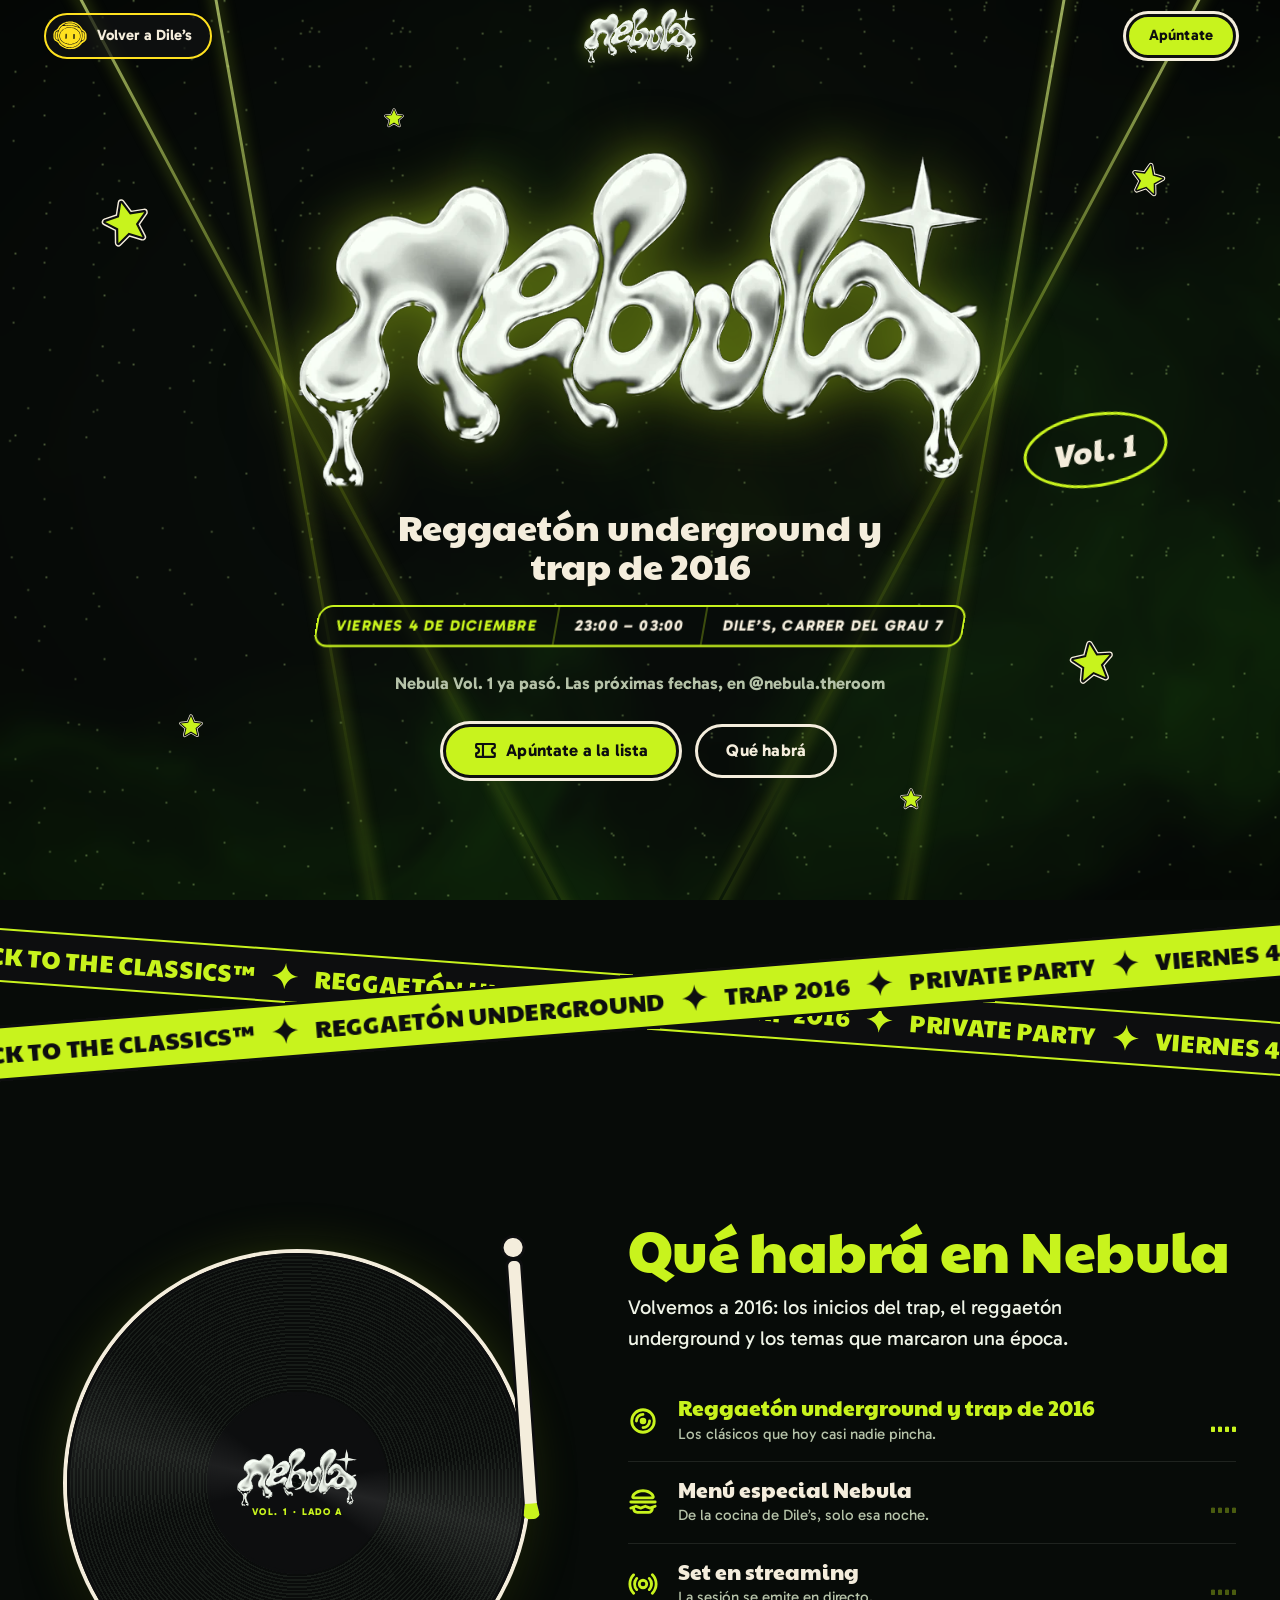
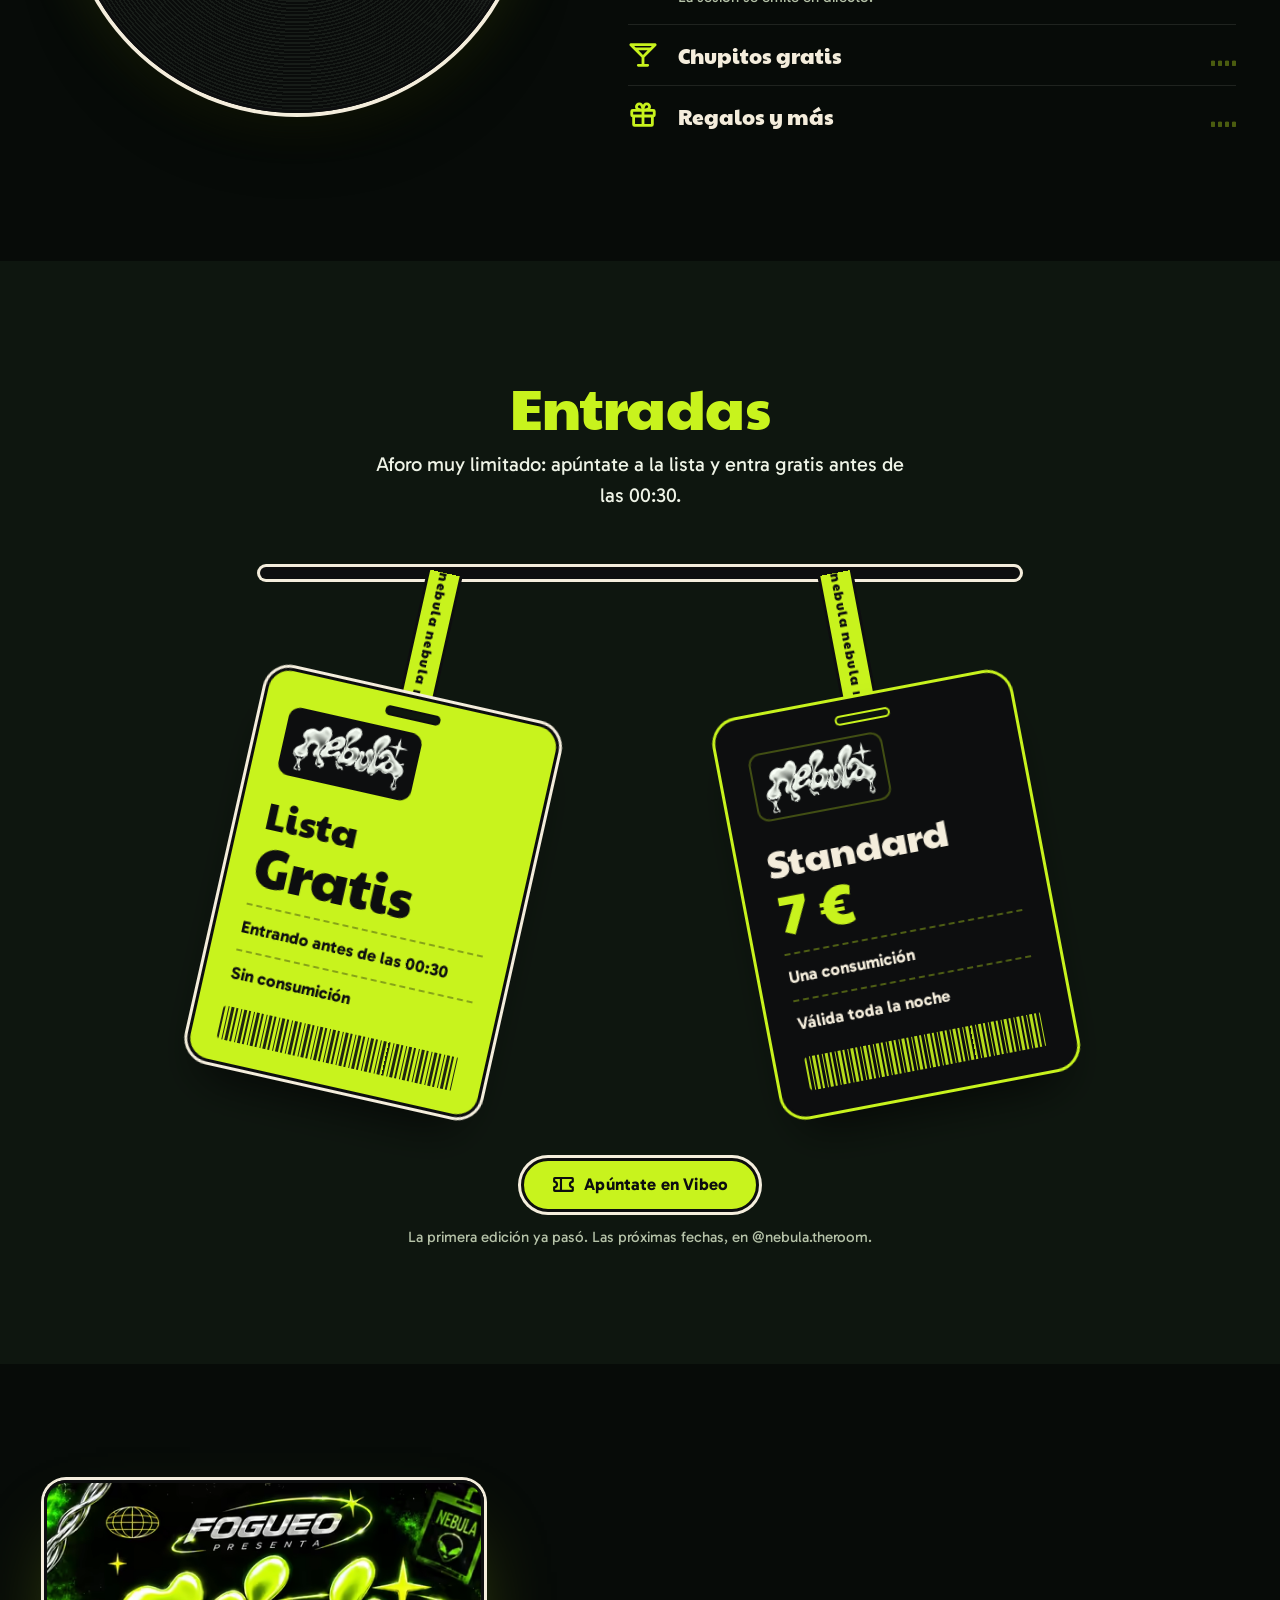
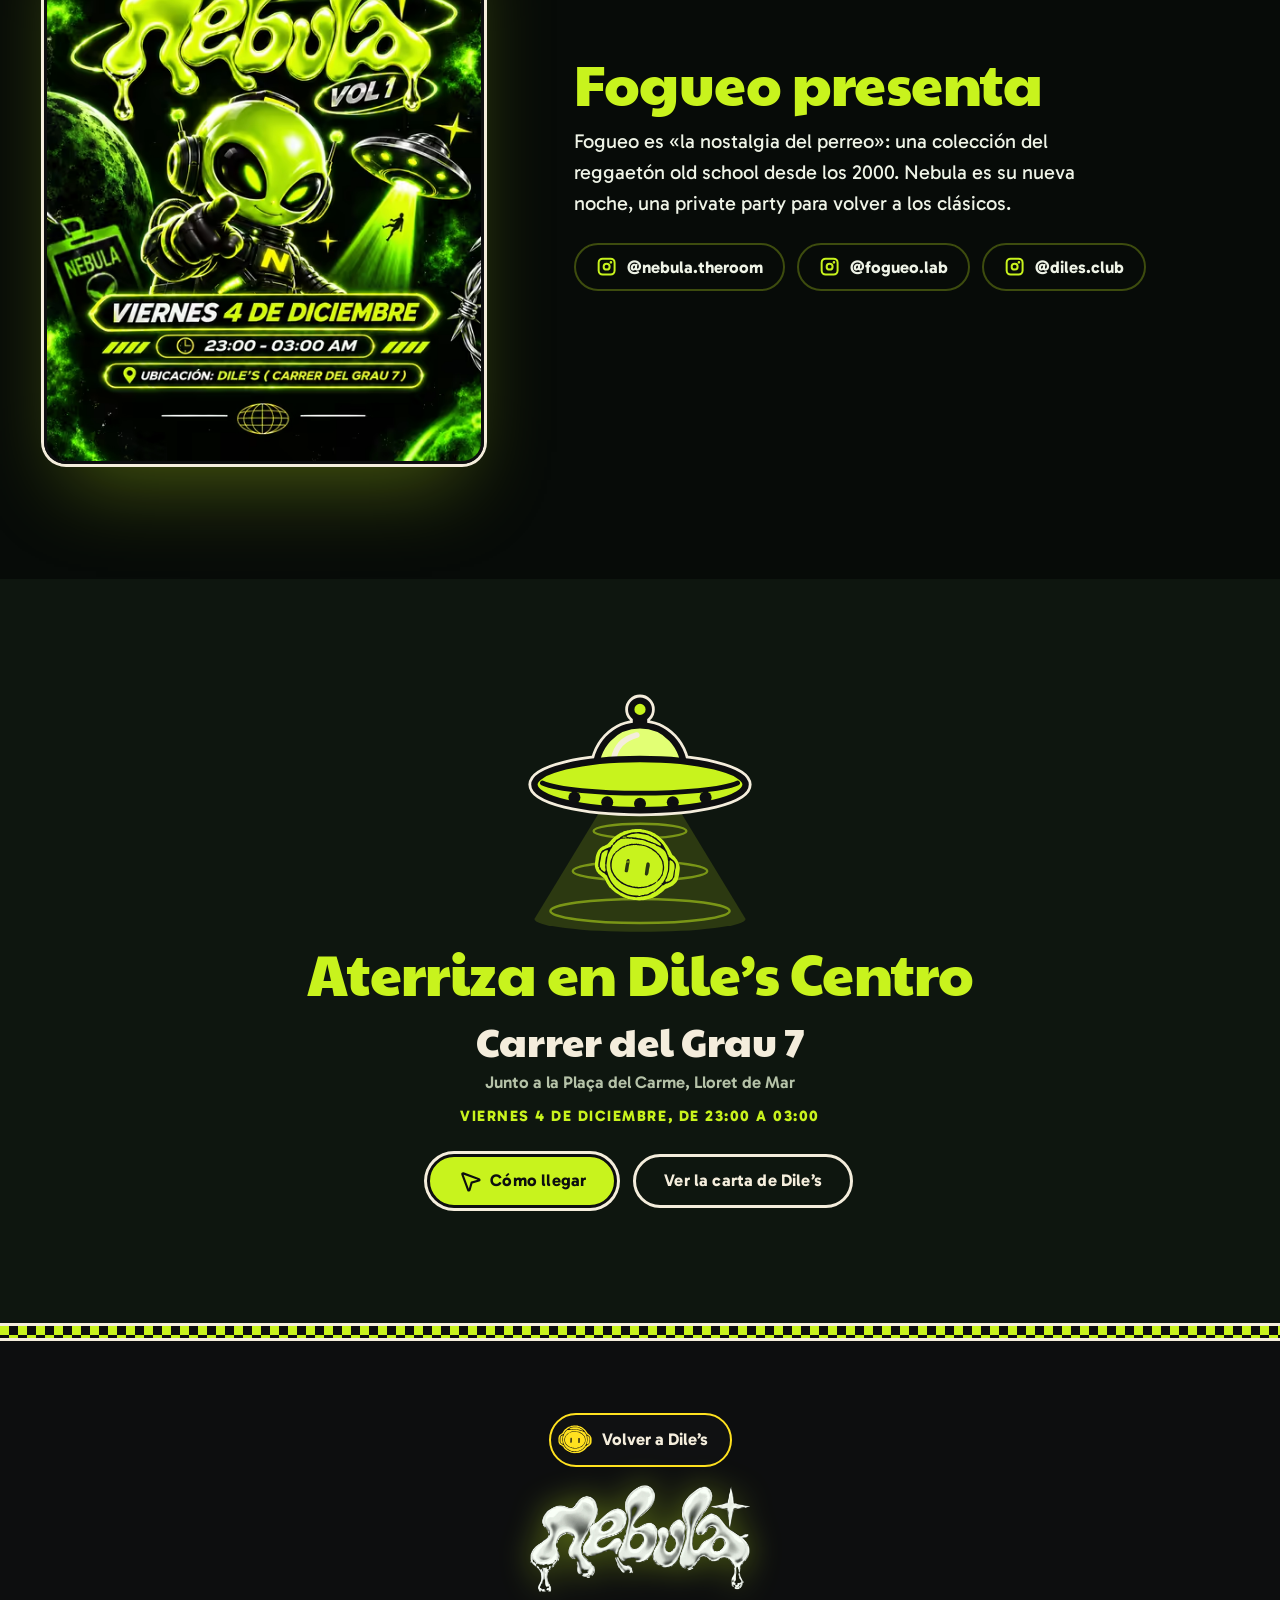
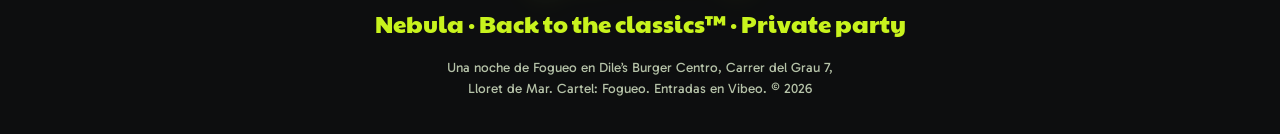
==== commit 81fadb6d: "Quitar la transición de vista entre páginas: la metamorfosis ya enlaza Dile's y Nebula y el fundido " ====
--- a/nebula/index.html
+++ b/nebula/index.html
@@ -20,7 +20,7 @@
 <link rel="preload" href="../assets/fonts/paytone-one-latin.woff2" as="font" type="font/woff2" crossorigin>
 <link rel="preload" href="../assets/fonts/gabarito-latin.woff2" as="font" type="font/woff2" crossorigin>
 <link rel="stylesheet" href="../assets/css/fuentes.css?v=590304ae">
-<link rel="stylesheet" href="../assets/css/estilos.css?v=891d36fd">
+<link rel="stylesheet" href="../assets/css/estilos.css?v=977d55a3">
 <link rel="stylesheet" href="../assets/css/nebula.css?v=73f8426c">
 <script>(function(h){h.classList.add("js");try{var v=sessionStorage.getItem("nebula-llegada");sessionStorage.removeItem("nebula-llegada");if(v){var o=JSON.parse(v);if(Date.now()-o.t<9000){window.__llegada=o;h.classList.add("llegada");setTimeout(function(){if(h.classList.contains("llegada")){h.classList.remove("llegada");h.classList.add("tras-llegada")}},4000)}}}catch(e){}})(document.documentElement)</script>
 <script type="application/ld+json">{"@context":"https://schema.org","@type":"MusicEvent","name":"Nebula Vol. 1","description":"Fiesta de reggaetón underground y trap de 2016 organizada por Fogueo en Dile’s Burger Centro.","startDate":"2026-12-04T23:00:00+01:00","endDate":"2026-12-05T03:00:00+01:00","eventStatus":"https://schema.org/EventScheduled","eventAttendanceMode":"https://schema.org/OfflineEventAttendanceMode","image":"https://1benamar.github.io/diles/assets/img/nebula/cartel-1086.webp","url":"https://1benamar.github.io/diles/nebula/","location":{"@type":"Place","name":"Dile's Burger Centro","address":{"@type":"PostalAddress","streetAddress":"Carrer del Grau, 7","postalCode":"17310","addressLocality":"Lloret de Mar","addressRegion":"Girona","addressCountry":"ES"}},"organizer":{"@type":"Organization","name":"Fogueo","url":"https://www.instagram.com/fogueo.lab/"},"offers":[{"@type":"Offer","name":"Lista (antes de las 00:30, sin consumición)","price":"0","priceCurrency":"EUR","url":"https://www.vibeonight.com/event/80057a03-2c21-4eea-a293-07791a92c8b9","availability":"https://schema.org/InStock","validThrough":"2026-12-05T00:30:00+01:00"},{"@type":"Offer","name":"Standard (1 consumición)","price":"7","priceCurrency":"EUR","url":"https://www.vibeonight.com/event/80057a03-2c21-4eea-a293-07791a92c8b9","availability":"https://schema.org/InStock"}]}</script>
--- a/assets/css/estilos.css
+++ b/assets/css/estilos.css
@@ -646,7 +646,6 @@
    y el fondo de Dile’s se convierte en la nebulosa verde desde el logo. Después nebula/ arranca con ese mismo logo en
    ese mismo sitio y lo lleva volando a su lugar. Con «reducir movimiento» es un fundido suave; sin JS, un enlace. */
 :root { --nebula: #c8f31d; --nebula-noche: #070b08; }
-@view-transition { navigation: auto; }
 
 .volteo { display: block; position: relative; border-radius: 28px; text-decoration: none; -webkit-tap-highlight-color: transparent; touch-action: manipulation; }
 .volteo:focus-visible { outline-offset: 12px; }
